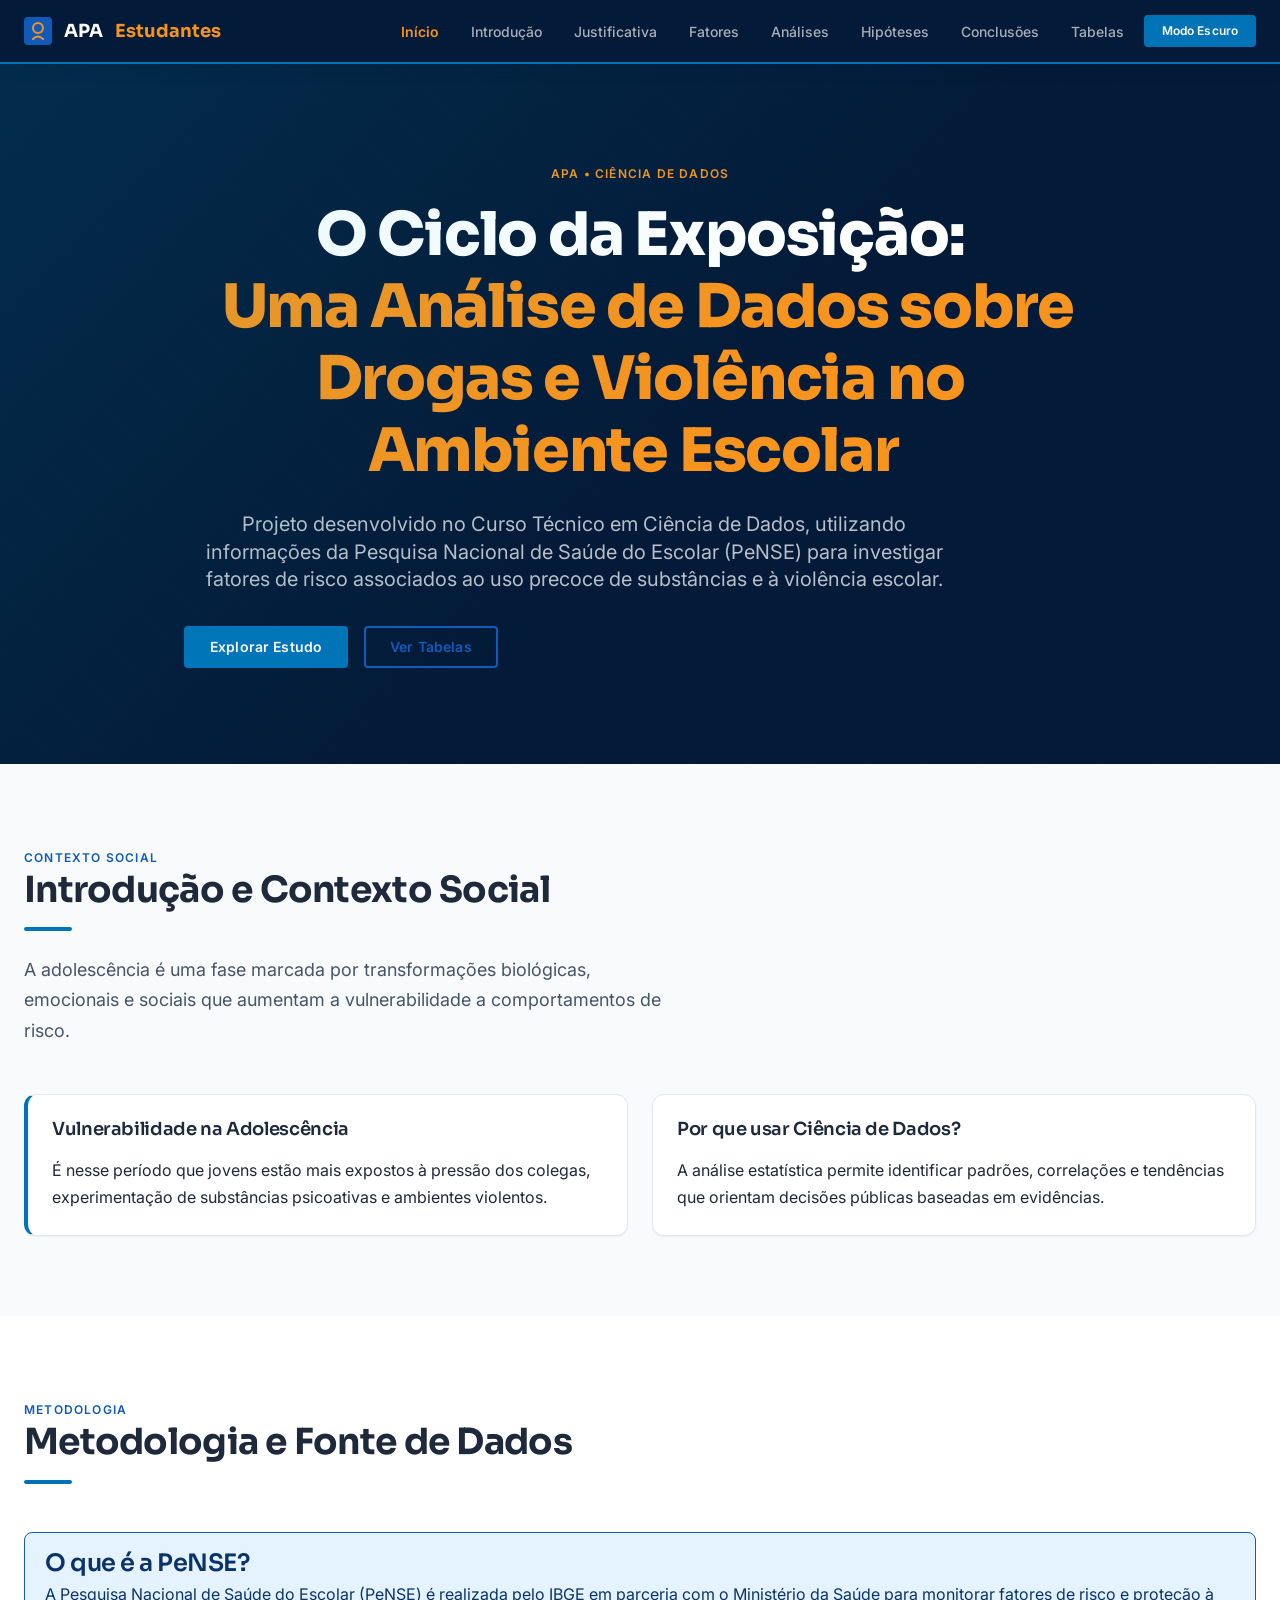
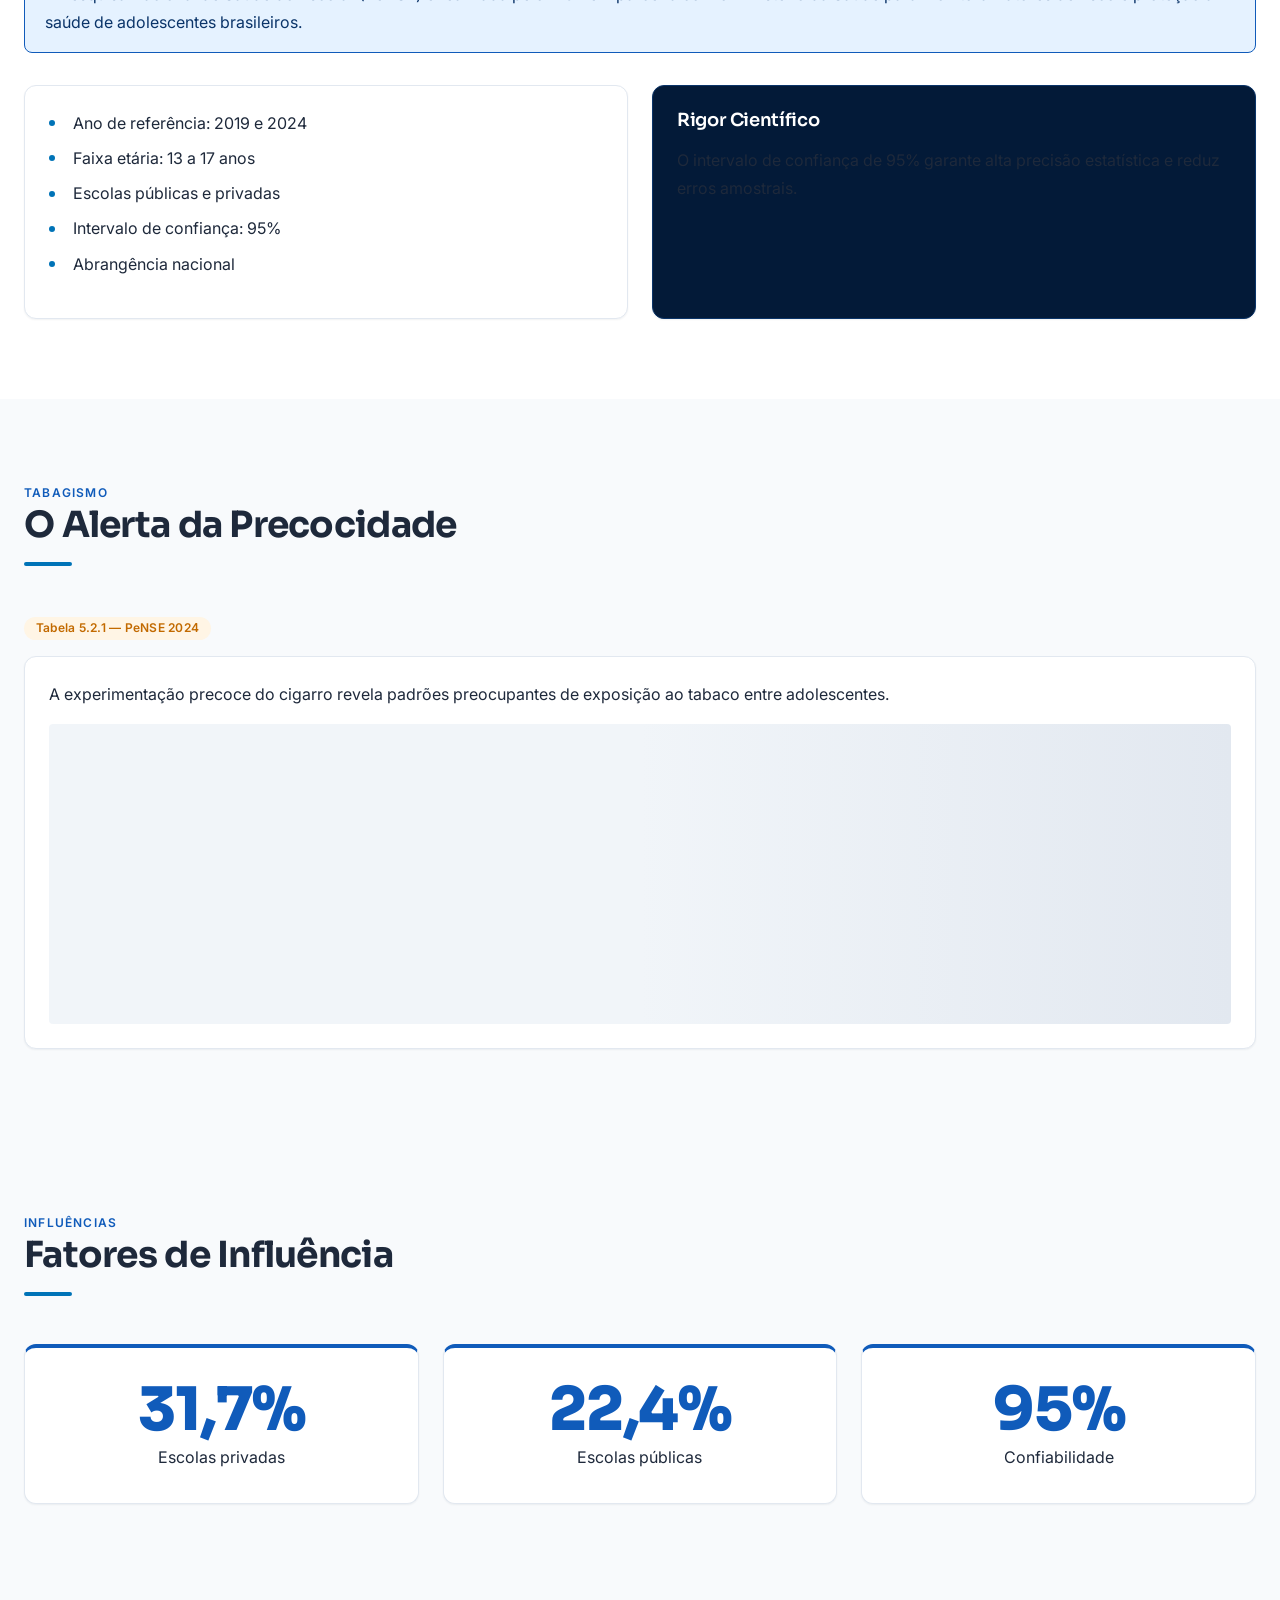
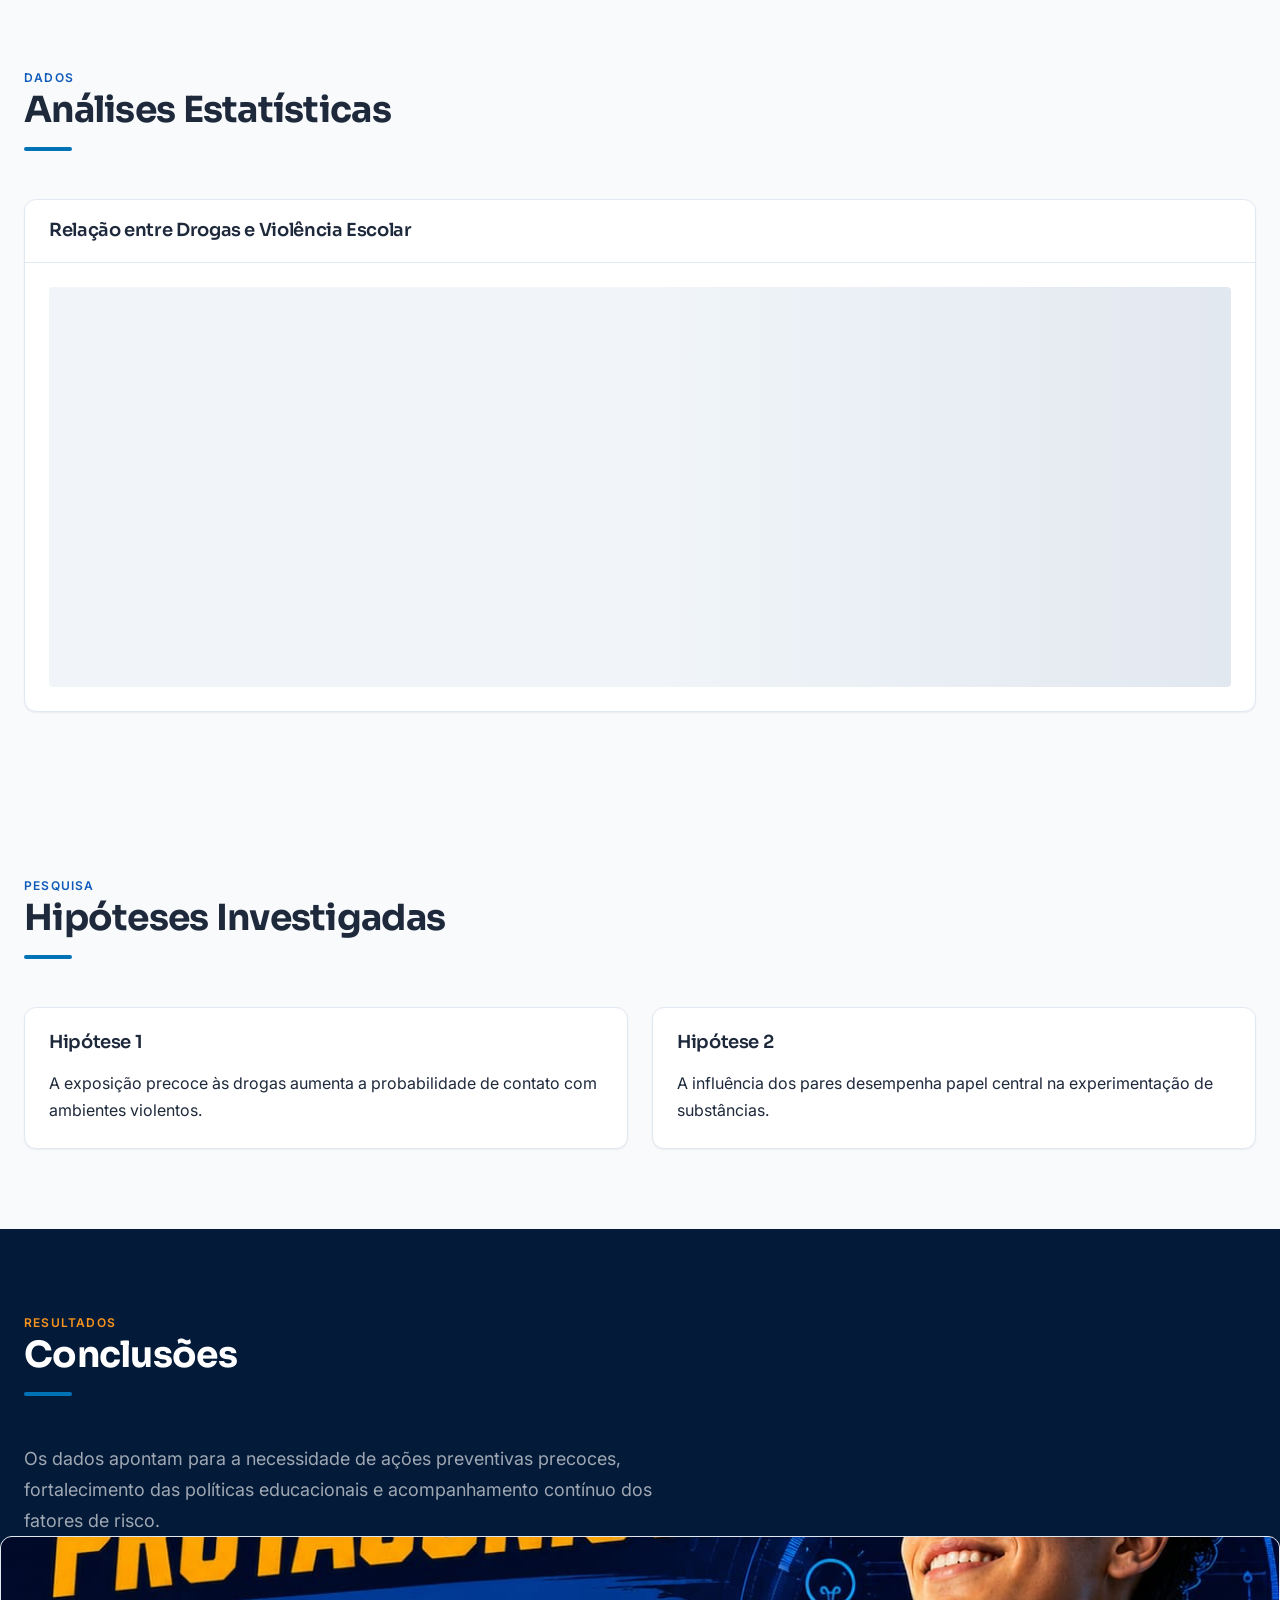
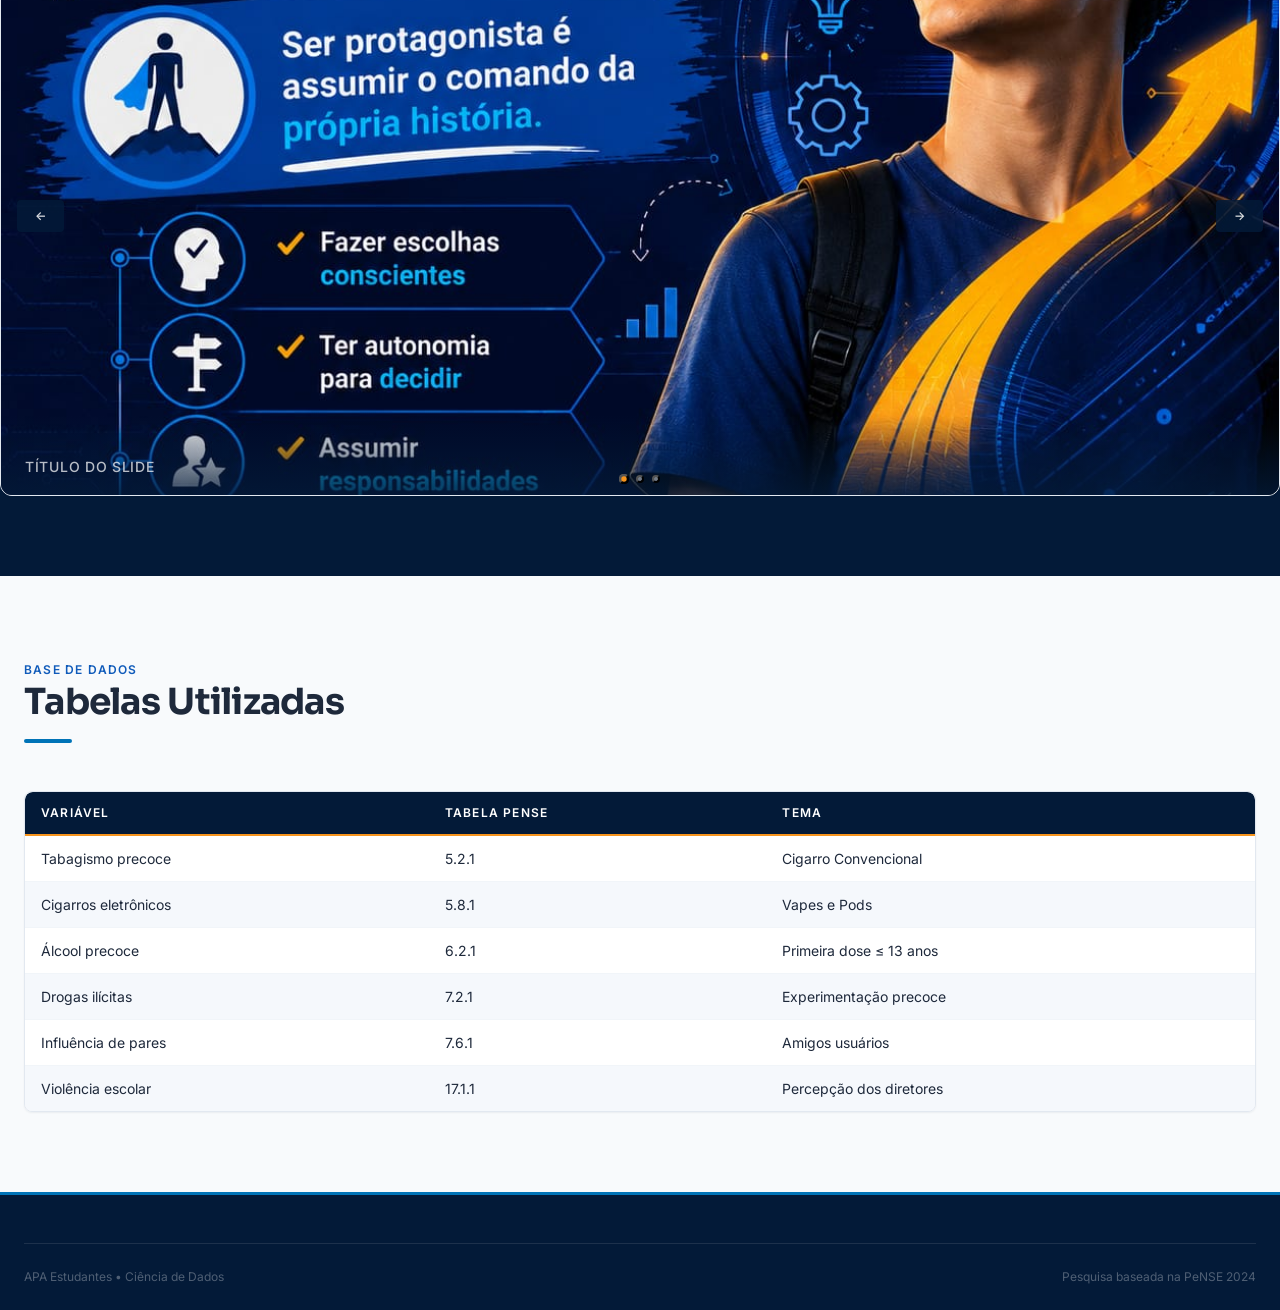
==== index.html @ cac70200 "Iniciando minha branch Iniciando minha branch para salvar o que irei fazer para a implementação do s" ====
<!doctype html>
<html lang="pt-BR">
  <head>
    <meta charset="UTF-8" />
    <meta name="viewport" content="width=device-width, initial-scale=1.0" />
    <link rel="preconnect" href="https://fonts.googleapis.com" />
    <link
      href="https://fonts.googleapis.com/css2?family=Inter:wght@300;400;500;600;700&family=IBM+Plex+Mono:wght@400;500&family=Sora:wght@600;700;800&display=swap"
      rel="stylesheet"
    />
    <link rel="stylesheet" href="style.css" />
    <title>APA</title>
  </head>

  <body>
    <header class="site-header">
      <a href="#" class="site-header__logo">
        <svg width="28" height="28" viewBox="0 0 28 28" fill="none">
          <rect width="28" height="28" rx="4" fill="#105BBA" />
          <circle
            cx="14"
            cy="11"
            r="5"
            stroke="#F7941D"
            stroke-width="2"
            fill="none"
          />
          <path
            d="M9 22 Q14 17 19 22"
            stroke="#F7941D"
            stroke-width="2"
            fill="none"
            stroke-linecap="round"
          />
        </svg>

        APA<span class="site-header__logo-accent"> Estudantes</span>
      </a>

      <nav class="nav">
        <a href="#inicio" class="nav__link is-active">Início</a>
        <a href="#introducao" class="nav__link">Introdução</a>
        <a href="#justificativa" class="nav__link">Justificativa</a>
        <a href="#fatores" class="nav__link">Fatores</a>
        <a href="#analises" class="nav__link">Análises</a>
        <a href="#hipoteses" class="nav__link">Hipóteses</a>
        <a href="#conclusoes" class="nav__link">Conclusões</a>
        <a href="#tabelas" class="nav__link">Tabelas</a>

        <button id="btn-dark" class="btn btn--accent btn--sm">
          Modo Escuro
        </button>
      </nav>
    </header>

    <!-- HERO -->

    <section id="inicio" class="hero">
      <div class="container container--md text-center">
        <span class="hero__eyebrow"> APA • Ciência de Dados </span>

        <h1 class="hero__title">
          O Ciclo da Exposição:
          <br />
          <mark>
            Uma Análise de Dados sobre Drogas e Violência no Ambiente Escolar
          </mark>
        </h1>

        <p class="hero__lead">
          Projeto desenvolvido no Curso Técnico em Ciência de Dados, utilizando
          informações da Pesquisa Nacional de Saúde do Escolar (PeNSE) para
          investigar fatores de risco associados ao uso precoce de substâncias e
          à violência escolar.
        </p>

        <div class="hero__actions">
          <a href="#introducao" class="btn btn--accent"> Explorar Estudo </a>

          <a href="#tabelas" class="btn btn--secondary"> Ver Tabelas </a>
        </div>
      </div>
    </section>

    <main>
      <!-- INTRODUÇÃO -->

      <section id="introducao" class="section oculto">
        <div class="container">
          <div class="section__header">
            <span class="section__eyebrow"> Contexto Social </span>

            <h2 class="section__title">Introdução e Contexto Social</h2>

            <div class="section-divider"></div>

            <p class="section__lead">
              A adolescência é uma fase marcada por transformações biológicas,
              emocionais e sociais que aumentam a vulnerabilidade a
              comportamentos de risco.
            </p>
          </div>

          <div class="grid grid--2">
            <div class="card card--accent">
              <div class="card__body">
                <h4 class="card__title mb-4">
                  Vulnerabilidade na Adolescência
                </h4>

                <p>
                  É nesse período que jovens estão mais expostos à pressão dos
                  colegas, experimentação de substâncias psicoativas e ambientes
                  violentos.
                </p>
              </div>
            </div>

            <div class="card">
              <div class="card__body">
                <h4 class="card__title mb-4">Por que usar Ciência de Dados?</h4>

                <p>
                  A análise estatística permite identificar padrões, correlações
                  e tendências que orientam decisões públicas baseadas em
                  evidências.
                </p>
              </div>
            </div>
          </div>
        </div>
      </section>

      <!-- METODOLOGIA -->

      <section class="section section--alt">
        <div class="container">
          <div class="section__header">
            <span class="section__eyebrow"> Metodologia </span>

            <h2 class="section__title">Metodologia e Fonte de Dados</h2>

            <div class="section-divider"></div>
          </div>

          <div class="alert alert--info mb-8">
            <div>
              <h4 class="alert__title">O que é a PeNSE?</h4>

              <p>
                A Pesquisa Nacional de Saúde do Escolar (PeNSE) é realizada pelo
                IBGE em parceria com o Ministério da Saúde para monitorar
                fatores de risco e proteção à saúde de adolescentes brasileiros.
              </p>
            </div>
          </div>

          <div class="grid grid--2">
            <div class="card">
              <div class="card__body">
                <ul>
                  <li>Ano de referência: 2019 e 2024</li>
                  <li>Faixa etária: 13 a 17 anos</li>
                  <li>Escolas públicas e privadas</li>
                  <li>Intervalo de confiança: 95%</li>
                  <li>Abrangência nacional</li>
                </ul>
              </div>
            </div>

            <div class="card card--dark">
              <div class="card__body">
                <h4 class="card__title mb-4">Rigor Científico</h4>

                <p>
                  O intervalo de confiança de 95% garante alta precisão
                  estatística e reduz erros amostrais.
                </p>
              </div>
            </div>
          </div>
        </div>
      </section>

      <!-- JUSTIFICATIVA -->

      <section id="justificativa" class="section oculto">
        <div class="container">
          <div class="section__header">
            <span class="section__eyebrow"> Tabagismo </span>

            <h2 class="section__title">O Alerta da Precocidade</h2>

            <div class="section-divider"></div>
          </div>

          <span class="badge badge--amber mb-4">
            Tabela 5.2.1 — PeNSE 2024
          </span>

          <div class="card">
            <div class="card__body">
              <p>
                A experimentação precoce do cigarro revela padrões preocupantes
                de exposição ao tabaco entre adolescentes.
              </p>

              <div class="skeleton" style="height: 300px"></div>
            </div>
          </div>
        </div>
      </section>

      <!-- FATORES -->

      <section id="fatores" class="section oculto">
        <div class="container">
          <div class="section__header">
            <span class="section__eyebrow"> Influências </span>

            <h2 class="section__title">Fatores de Influência</h2>

            <div class="section-divider"></div>
          </div>

          <div class="grid grid--3">
            <div class="card card--stat">
              <span class="stat">31,7%</span>
              <p>Escolas privadas</p>
            </div>

            <div class="card card--stat">
              <span class="stat">22,4%</span>
              <p>Escolas públicas</p>
            </div>

            <div class="card card--stat">
              <span class="stat">95%</span>
              <p>Confiabilidade</p>
            </div>
          </div>
        </div>
      </section>

      <!-- ANALISES -->

      <section id="analises" class="section oculto">
        <div class="container">
          <div class="section__header">
            <span class="section__eyebrow"> Dados </span>

            <h2 class="section__title">Análises Estatísticas</h2>

            <div class="section-divider"></div>
          </div>

          <div class="card">
            <div class="card__header">
              <h3 class="card__title">
                Relação entre Drogas e Violência Escolar
              </h3>
            </div>

            <div class="card__body">
              <div class="skeleton" style="height: 400px"></div>
            </div>
          </div>
        </div>
      </section>

      <!-- HIPÓTESES -->

      <section id="hipoteses" class="section oculto">
        <div class="container">
          <div class="section__header">
            <span class="section__eyebrow"> Pesquisa </span>

            <h2 class="section__title">Hipóteses Investigadas</h2>

            <div class="section-divider"></div>
          </div>

          <div class="grid grid--2">
            <div class="card">
              <div class="card__body">
                <h4 class="card__title mb-4">Hipótese 1</h4>

                <p>
                  A exposição precoce às drogas aumenta a probabilidade de
                  contato com ambientes violentos.
                </p>
              </div>
            </div>

            <div class="card">
              <div class="card__body">
                <h4 class="card__title mb-4">Hipótese 2</h4>

                <p>
                  A influência dos pares desempenha papel central na
                  experimentação de substâncias.
                </p>
              </div>
            </div>
          </div>
        </div>
      </section>

      <!-- CONCLUSÕES -->

      <section id="conclusoes" class="section section--dark oculto">
        <div class="container">
          <div class="section__header">
            <span class="section__eyebrow"> Resultados </span>

            <h2 class="section__title">Conclusões</h2>

            <div class="section-divider"></div>
          </div>

          <p class="section__lead">
            Os dados apontam para a necessidade de ações preventivas precoces,
            fortalecimento das políticas educacionais e acompanhamento contínuo
            dos fatores de risco.
          </p>
        </div>

        <!-- Container: usa .card do design-system -->
        <div class="card slideshow" id="slider">
          <!-- Slide 1 — começa com .is-active -->
          <div class="slide is-active">
            <img src="assets/publicidade01.jpeg" alt="Slide 1" />
            <!-- legenda opcional -->
            <div class="slide__caption">
              <p class="label">Título do slide</p>
            </div>
          </div>

          <!-- Slide 2 -->
          <div class="slide">
            <img src="assets/publicidade02.jpeg" alt="Slide 2" />
          </div>

          <!-- Slide com vídeo -->
          <div class="slide">
            <video
              src="assets/publicidade.mp4"
              controls
              muted
              playsinline
            ></video>
          </div>

          <!-- Setas: usam .btn do design-system -->
          <button class="btn btn--dark btn--sm slide__prev">←</button>
          <button class="btn btn--dark btn--sm slide__next">→</button>

          <!-- Dots de navegação -->
          <div class="slide__dots"></div>
        </div>
      </section>

      <!-- TABELAS -->

      <section id="tabelas" class="section oculto">
        <div class="container">
          <div class="section__header">
            <span class="section__eyebrow"> Base de Dados </span>

            <h2 class="section__title">Tabelas Utilizadas</h2>

            <div class="section-divider"></div>
          </div>

          <div class="table-wrapper">
            <table>
              <thead>
                <tr>
                  <th>Variável</th>
                  <th>Tabela PeNSE</th>
                  <th>Tema</th>
                </tr>
              </thead>

              <tbody>
                <tr>
                  <td>Tabagismo precoce</td>
                  <td>5.2.1</td>
                  <td>Cigarro Convencional</td>
                </tr>

                <tr>
                  <td>Cigarros eletrônicos</td>
                  <td>5.8.1</td>
                  <td>Vapes e Pods</td>
                </tr>

                <tr>
                  <td>Álcool precoce</td>
                  <td>6.2.1</td>
                  <td>Primeira dose ≤ 13 anos</td>
                </tr>

                <tr>
                  <td>Drogas ilícitas</td>
                  <td>7.2.1</td>
                  <td>Experimentação precoce</td>
                </tr>

                <tr>
                  <td>Influência de pares</td>
                  <td>7.6.1</td>
                  <td>Amigos usuários</td>
                </tr>

                <tr>
                  <td>Violência escolar</td>
                  <td>17.1.1</td>
                  <td>Percepção dos diretores</td>
                </tr>
              </tbody>
            </table>
          </div>
        </div>
      </section>
    </main>

    <footer class="site-footer">
      <div class="container">
        <div class="site-footer__bar">
          <span> APA Estudantes • Ciência de Dados </span>

          <span> Pesquisa baseada na PeNSE 2024 </span>
        </div>
      </div>
    </footer>

    <script src="script.js"></script>
  </body>
</html>
---- style.css ----
/* ============================================================
   DESIGN SYSTEM — Escola do Futuro
   Tema: Educação · Tecnologia · Protagonismo
   ============================================================

   CONCEITO DE PALETA
   ──────────────────
   Azul Profundo             → Foco, espaço, fundo de alta imersão
   Ciano (Tech)              → Substitui o antigo roxo; ar tecnológico, botões, ícones
   Laranja Vibrante          → Destaque principal, energia, contraste sobre fundo escuro
   Neutros Frios (Azulados)  → Leitura limpa, combina com a atmosfera high-tech
   Fundo off-white           → Páginas claras limpas e modernas

   PALETA
   ──────
   Azul 900  #031A38   (header, hero fundo)
   Azul 700  #0A3469   (nav hover, bordas escuras)
   Azul 500  #105BBA   (links, primário, CTA - Acessível no claro)
   Azul 200  #99CFFF   (badge, fundo suave)
   Azul 100  #E5F2FF   (seção alt clara)

   Ciano 700 #005B8F   (hover do acento, contraste extremo)
   Ciano 500 #0073B7   (badge ciano, botão de acento claro)
   Ciano 300 #00B4D8   (ícones sobre fundo escuro, setas)
   Ciano 100 #E0F7FA   (fundo badge/alerta ciano)

   Âmbar 500 #C26A00   (alerta acessível no claro)
   Âmbar 300 #F7941D   (laranja vibrante da campanha sobre fundo escuro)
   Âmbar 100 #FFF5E5   (fundo alerta warning)

   Neutro 50  #F8FAFC  (fundo da página - frio)
   Neutro 100 #F1F5F9
   Neutro 200 #E2E8F0
   Neutro 400 #94A3B8
   Neutro 600 #475569
   Neutro 800 #1E293B
   Neutro 900 #0F172A

   Sucesso  #059669
   Erro     #DC2626
   ============================================================ */

/* ── Reset & Box Model ───────────────────────────────────── */
*,
*::before,
*::after {
  box-sizing: border-box;
  margin: 0;
  padding: 0;
}

html {
  scroll-behavior: smooth;
}

/* ── CSS Custom Properties ───────────────────────────────── */
:root {

  /* ── Azul institucional (primário) ── */
  --color-blue-900: #031A38;
  --color-blue-700: #0A3469;
  --color-blue-500: #105BBA;
  --color-blue-300: #4DA1FF;
  --color-blue-200: #99CFFF;
  --color-blue-100: #E5F2FF;

  /* ── Ciano Tecnológico (acento secundário) ── */
  --color-cyan-700: #005B8F;
  --color-cyan-500: #0073B7;
  --color-cyan-300: #00B4D8;
  --color-cyan-100: #E0F7FA;

  /* ── Laranja vibrante (atenção / destaque) ── */
  --color-amber-500: #C26A00;
  --color-amber-300: #F7941D;
  --color-amber-100: #FFF5E5;

  /* ── Dado por gênero / categorias ── */
  --color-data-male: #105BBA;
  /* Azul */
  --color-data-female: #0073B7;
  /* Ciano */

  /* ── Semânticas ── */
  --color-success: #059669;
  --color-success-light: #D1FAE5;
  --color-warning: #C26A00;
  --color-warning-light: #FFF5E5;
  --color-error: #DC2626;
  --color-error-light: #FEE2E2;
  --color-info: #105BBA;
  --color-info-light: #E5F2FF;

  /* ── Neutros frios ── */
  --color-neutral-50: #F8FAFC;
  --color-neutral-100: #F1F5F9;
  --color-neutral-200: #E2E8F0;
  --color-neutral-400: #94A3B8;
  --color-neutral-600: #475569;
  --color-neutral-800: #1E293B;
  --color-neutral-900: #0F172A;

  /* ── Branco ── */
  --color-white: #FFFFFF;

  /* ── Superfícies ── */
  --surface-page: var(--color-neutral-50);
  --surface-card: var(--color-white);
  --surface-dark: var(--color-blue-900);
  --surface-mid: var(--color-blue-700);
  --surface-hover: var(--color-neutral-50);
  --table-row-even: rgba(16, 91, 186, .04);

  /* ── Textos ── */
  --text-primary: var(--color-neutral-800);
  --text-secondary: var(--color-neutral-600);
  --text-muted: #64748B;
  /* slate-500 para contraste 4.5+ */
  --text-inverse: var(--color-white);
  --text-accent: var(--color-blue-500);

  /* ── Bordas ── */
  --border-color: var(--color-neutral-200);
  --border-color-dark: var(--color-blue-700);
  --border-radius-xs: 2px;
  --border-radius-sm: 4px;
  --border-radius-md: 8px;
  --border-radius-lg: 12px;
  --border-radius-xl: 20px;
  --border-radius-pill: 999px;

  /* ── Tipografia ── */
  --font-display: 'Sora', 'Inter', sans-serif;
  --font-body: 'Inter', system-ui, sans-serif;
  --font-mono: 'IBM Plex Mono', 'Courier New', monospace;

  --text-xs: 0.75rem;
  --text-sm: 0.875rem;
  --text-base: 1rem;
  --text-lg: 1.125rem;
  --text-xl: 1.25rem;
  --text-2xl: 1.5rem;
  --text-3xl: 1.875rem;
  --text-4xl: 2.25rem;
  --text-5xl: 3rem;
  --text-6xl: 3.75rem;

  --leading-tight: 1.2;
  --leading-snug: 1.375;
  --leading-normal: 1.5;
  --leading-relaxed: 1.7;

  --tracking-tight: -0.02em;
  --tracking-normal: 0;
  --tracking-wide: 0.05em;
  --tracking-wider: 0.1em;

  --weight-light: 300;
  --weight-regular: 400;
  --weight-medium: 500;
  --weight-semibold: 600;
  --weight-bold: 700;
  --weight-extrabold: 800;

  /* ── Espaçamento ── */
  --space-1: 0.25rem;
  --space-2: 0.5rem;
  --space-3: 0.75rem;
  --space-4: 1rem;
  --space-5: 1.25rem;
  --space-6: 1.5rem;
  --space-8: 2rem;
  --space-10: 2.5rem;
  --space-12: 3rem;
  --space-16: 4rem;
  --space-20: 5rem;
  --space-24: 6rem;

  /* ── Sombras ── */
  --shadow-xs: 0 1px 2px rgba(3, 26, 56, .06);
  --shadow-sm: 0 2px 6px rgba(3, 26, 56, .10);
  --shadow-md: 0 4px 16px rgba(3, 26, 56, .13);
  --shadow-lg: 0 8px 32px rgba(3, 26, 56, .17);
  --shadow-xl: 0 16px 48px rgba(3, 26, 56, .21);

  /* ── Transições ── */
  --transition-fast: 120ms ease;
  --transition-base: 220ms ease;
  --transition-slow: 360ms ease;

  /* ── Layout ── */
  --container-max: 1280px;
  --container-md: 960px;
  --container-sm: 720px;
  --grid-gap: var(--space-6);

  /* ── Z-index ── */
  --z-base: 0;
  --z-raised: 10;
  --z-dropdown: 100;
  --z-overlay: 200;
  --z-modal: 300;
  --z-toast: 400;
  --z-nav: 500;
}

/* ── Dark mode (Opt-in via class "dark") ─────────────────── */
html.dark {
  --surface-page: #0B1120;
  --surface-card: #151E32;
  --text-primary: #F1F5F9;
  --text-secondary: #94A3B8;
  --border-color: #1E293B;
  --surface-hover: #1E293B;
  --table-row-even: rgba(255, 255, 255, 0.03);
}

/* ── Base ─────────────────────────────────────────────────── */
body {
  font-family: var(--font-body);
  font-size: var(--text-base);
  line-height: var(--leading-normal);
  color: var(--text-primary);
  background: var(--surface-page);
  -webkit-font-smoothing: antialiased;
}

/* ── Layout Helpers ───────────────────────────────────────── */
.container {
  width: 100%;
  max-width: var(--container-max);
  margin-inline: auto;
  padding-inline: var(--space-6);
}

.container--md {
  max-width: var(--container-md);
}

.container--sm {
  max-width: var(--container-sm);
}

/* ============================================================
   TIPOGRAFIA
   ============================================================ */

h1,
h2,
h3,
h4,
h5,
h6 {
  font-family: var(--font-display);
  line-height: var(--leading-tight);
  letter-spacing: var(--tracking-tight);
  color: var(--text-primary);
}

h1 {
  font-size: var(--text-5xl);
  font-weight: var(--weight-extrabold);
}

h2 {
  font-size: var(--text-4xl);
  font-weight: var(--weight-bold);
}

h3 {
  font-size: var(--text-3xl);
  font-weight: var(--weight-bold);
}

h4 {
  font-size: var(--text-2xl);
  font-weight: var(--weight-semibold);
}

h5 {
  font-size: var(--text-xl);
  font-weight: var(--weight-semibold);
}

h6 {
  font-size: var(--text-lg);
  font-weight: var(--weight-medium);
}

p {
  font-size: var(--text-base);
  line-height: var(--leading-relaxed);
  color: var(--text-primary);
  margin-bottom: var(--space-4);
}

p:last-child {
  margin-bottom: 0;
}

.lead {
  font-size: var(--text-xl);
  line-height: var(--leading-snug);
  color: var(--text-secondary);
  font-weight: var(--weight-light);
}

.caption {
  font-size: var(--text-xs);
  line-height: var(--leading-normal);
  color: var(--text-muted);
  letter-spacing: var(--tracking-wide);
  text-transform: uppercase;
}

.label {
  font-size: var(--text-sm);
  font-weight: var(--weight-medium);
  color: var(--text-secondary);
  letter-spacing: var(--tracking-wide);
  text-transform: uppercase;
}

.stat {
  font-family: var(--font-display);
  font-size: var(--text-6xl);
  font-weight: var(--weight-extrabold);
  letter-spacing: var(--tracking-tight);
  line-height: 1;
  color: var(--color-blue-500);
}

code,
kbd,
samp {
  font-family: var(--font-mono);
  font-size: 0.9em;
  background: var(--color-neutral-100);
  color: var(--color-blue-700);
  padding: 0.1em 0.4em;
  border-radius: var(--border-radius-sm);
}

pre {
  font-family: var(--font-mono);
  font-size: var(--text-sm);
  background: var(--color-neutral-900);
  color: var(--color-blue-300);
  padding: var(--space-6);
  border-radius: var(--border-radius-md);
  overflow-x: auto;
  line-height: var(--leading-relaxed);
  margin-bottom: var(--space-4);
}

blockquote {
  border-left: 4px solid var(--color-amber-300);
  padding: var(--space-4) var(--space-6);
  margin: var(--space-6) 0;
  background: var(--color-amber-100);
  border-radius: 0 var(--border-radius-md) var(--border-radius-md) 0;
  font-size: var(--text-lg);
  font-style: italic;
  color: var(--text-secondary);
}

a {
  color: var(--color-blue-500);
  text-decoration: underline;
  text-underline-offset: 3px;
  transition: color var(--transition-fast);
}

a:hover {
  color: var(--color-blue-700);
}

a:focus-visible {
  outline: 2px solid var(--color-amber-300);
  outline-offset: 3px;
  border-radius: var(--border-radius-xs);
}

strong {
  font-weight: var(--weight-bold);
}

em {
  font-style: italic;
}

mark {
  background: var(--color-amber-300);
  color: var(--color-blue-900);
  padding: 0 0.25em;
  border-radius: 2px;
}

small {
  font-size: var(--text-xs);
  color: var(--text-muted);
}

hr {
  border: none;
  border-top: 1px solid var(--border-color);
  margin: var(--space-8) 0;
}

/* ── Listas ───────────────────────────────────────────────── */
ul,
ol {
  padding-left: var(--space-6);
  margin-bottom: var(--space-4);
}

ul {
  list-style: none;
  padding-left: 0;
}

ul li {
  position: relative;
  padding-left: var(--space-6);
  margin-bottom: var(--space-2);
  line-height: var(--leading-relaxed);
}

ul li::before {
  content: '';
  position: absolute;
  left: 0;
  top: 0.65em;
  width: 6px;
  height: 6px;
  border-radius: 50%;
  background: var(--color-cyan-500);
  /* Mudado para ciano tecnológico */
}

ol {
  list-style: decimal;
  padding-left: var(--space-6);
}

ol li {
  padding-left: var(--space-2);
  margin-bottom: var(--space-2);
  line-height: var(--leading-relaxed);
}

ol li::marker {
  color: var(--color-blue-500);
  font-weight: var(--weight-bold);
}

.list--check li::before {
  content: '✓';
  background: none;
  color: var(--color-success);
  font-weight: var(--weight-bold);
  width: auto;
  height: auto;
  top: 0;
  border-radius: 0;
}

dl {
  margin-bottom: var(--space-4);
}

dt {
  font-weight: var(--weight-semibold);
  color: var(--text-primary);
  margin-bottom: var(--space-1);
}

dd {
  color: var(--text-secondary);
  padding-left: var(--space-4);
  margin-bottom: var(--space-3);
  border-left: 2px solid var(--border-color);
}

/* ============================================================
   BOTÕES
   ============================================================ */

.btn {
  display: inline-flex;
  align-items: center;
  justify-content: center;
  gap: var(--space-2);
  padding: var(--space-3) var(--space-6);
  font-family: var(--font-body);
  font-size: var(--text-sm);
  font-weight: var(--weight-semibold);
  line-height: 1;
  letter-spacing: 0.01em;
  text-decoration: none;
  border: 2px solid transparent;
  border-radius: var(--border-radius-sm);
  cursor: pointer;
  transition:
    background-color var(--transition-fast),
    border-color var(--transition-fast),
    color var(--transition-fast),
    box-shadow var(--transition-fast),
    transform var(--transition-fast);
  user-select: none;
  white-space: nowrap;
}

.btn:focus-visible {
  outline: 3px solid var(--color-amber-300);
  outline-offset: 3px;
}

.btn:active:not(:disabled) {
  transform: translateY(1px);
}

.btn:disabled {
  opacity: 0.45;
  cursor: not-allowed;
  pointer-events: none;
}

/* Primário — azul institucional */
.btn--primary {
  background: var(--color-blue-500);
  border-color: var(--color-blue-500);
  color: var(--color-white);
}

.btn--primary:hover {
  background: var(--color-blue-700);
  border-color: var(--color-blue-700);
  box-shadow: var(--shadow-sm);
}

/* Secundário — outline azul */
.btn--secondary {
  background: transparent;
  border-color: var(--color-blue-500);
  color: var(--color-blue-500);
}

.btn--secondary:hover {
  background: var(--color-blue-100);
  border-color: var(--color-blue-700);
  color: var(--color-blue-700);
}

/* Acento — ciano tecnológico */
.btn--accent {
  background: var(--color-cyan-500);
  border-color: var(--color-cyan-500);
  color: var(--color-white);
}

.btn--accent:hover {
  background: var(--color-cyan-700);
  border-color: var(--color-cyan-700);
  box-shadow: var(--shadow-sm);
}

/* Ghost */
.btn--ghost {
  background: transparent;
  border-color: transparent;
  color: var(--text-secondary);
}

.btn--ghost:hover {
  background: var(--color-neutral-100);
  color: var(--text-primary);
}

/* Destrutivo */
.btn--danger {
  background: var(--color-error);
  border-color: var(--color-error);
  color: var(--color-white);
}

.btn--danger:hover {
  background: #b91c1c;
  border-color: #b91c1c;
}

/* Dark — sobre fundos escuros */
.btn--dark {
  background: var(--color-blue-900);
  border-color: var(--color-blue-900);
  color: var(--color-white);
}

.btn--dark:hover {
  background: #020f21;
  box-shadow: var(--shadow-md);
}

/* Tamanhos */
.btn--sm {
  padding: var(--space-2) var(--space-4);
  font-size: var(--text-xs);
}

.btn--lg {
  padding: var(--space-4) var(--space-8);
  font-size: var(--text-base);
}

.btn--xl {
  padding: var(--space-5) var(--space-10);
  font-size: var(--text-lg);
}

.btn--full {
  width: 100%;
}

/* ============================================================
   INPUTS / FORMULÁRIOS
   ============================================================ */

.form-group {
  display: flex;
  flex-direction: column;
  gap: var(--space-2);
  margin-bottom: var(--space-5);
}

.form-label {
  font-size: var(--text-sm);
  font-weight: var(--weight-medium);
  color: var(--text-primary);
}

.form-label .required {
  color: var(--color-error);
  margin-left: var(--space-1);
}

.form-input,
.form-select,
.form-textarea {
  width: 100%;
  padding: var(--space-3) var(--space-4);
  font-family: var(--font-body);
  font-size: var(--text-base);
  color: var(--text-primary);
  background: var(--surface-card);
  border: 1.5px solid var(--border-color);
  border-radius: var(--border-radius-sm);
  line-height: var(--leading-normal);
  transition:
    border-color var(--transition-fast),
    box-shadow var(--transition-fast);
  appearance: none;
  -webkit-appearance: none;
}

.form-input::placeholder,
.form-textarea::placeholder {
  color: var(--text-muted);
}

.form-input:hover,
.form-select:hover,
.form-textarea:hover {
  border-color: var(--color-neutral-400);
}

.form-input:focus,
.form-select:focus,
.form-textarea:focus {
  outline: none;
  border-color: var(--color-blue-500);
  box-shadow: 0 0 0 3px rgba(16, 91, 186, .18);
}

.form-input.is-error,
.form-select.is-error,
.form-textarea.is-error {
  border-color: var(--color-error);
  box-shadow: 0 0 0 3px rgba(220, 38, 38, .12);
}

.form-input.is-success,
.form-select.is-success,
.form-textarea.is-success {
  border-color: var(--color-success);
}

.form-select {
  background-image: url("data:image/svg+xml,%3Csvg xmlns='http://www.w3.org/2000/svg' width='12' height='8' viewBox='0 0 12 8'%3E%3Cpath d='M1 1l5 5 5-5' stroke='%23475569' stroke-width='1.5' fill='none' stroke-linecap='round'/%3E%3C/svg%3E");
  background-repeat: no-repeat;
  background-position: right var(--space-4) center;
  padding-right: var(--space-10);
}

.form-textarea {
  resize: vertical;
  min-height: 120px;
}

.form-hint {
  font-size: var(--text-xs);
  color: var(--text-muted);
}

.form-hint.is-error {
  color: var(--color-error);
}

.form-check {
  display: flex;
  align-items: center;
  gap: var(--space-3);
  cursor: pointer;
  margin-bottom: var(--space-2);
}

.form-check input[type="checkbox"],
.form-check input[type="radio"] {
  width: 18px;
  height: 18px;
  accent-color: var(--color-blue-500);
  cursor: pointer;
  flex-shrink: 0;
}

.form-check-label {
  font-size: var(--text-sm);
  color: var(--text-primary);
  cursor: pointer;
}

input[type="range"] {
  width: 100%;
  accent-color: var(--color-blue-500);
  height: 4px;
  cursor: pointer;
}

.form-input--sm {
  padding: var(--space-2) var(--space-3);
  font-size: var(--text-sm);
}

.form-input--lg {
  padding: var(--space-4) var(--space-5);
  font-size: var(--text-lg);
}

.input-group {
  position: relative;
  display: flex;
  align-items: center;
}

.input-group .form-input {
  padding-left: var(--space-10);
}

.input-icon {
  position: absolute;
  left: var(--space-3);
  color: var(--text-muted);
  pointer-events: none;
  font-size: var(--text-base);
}

/* ============================================================
   TABELAS
   ============================================================ */

.table-wrapper {
  overflow-x: auto;
  border-radius: var(--border-radius-md);
  border: 1px solid var(--border-color);
  box-shadow: var(--shadow-xs);
}

table {
  width: 100%;
  border-collapse: collapse;
  font-size: var(--text-sm);
  background: var(--surface-card);
}

thead {
  background: var(--color-blue-900);
  color: var(--color-white);
}

thead th {
  padding: var(--space-3) var(--space-4);
  text-align: left;
  font-weight: var(--weight-semibold);
  font-size: var(--text-xs);
  letter-spacing: var(--tracking-wider);
  text-transform: uppercase;
  white-space: nowrap;
  border-bottom: 2px solid var(--color-amber-300);
}

thead th:first-child {
  border-radius: var(--border-radius-md) 0 0 0;
}

thead th:last-child {
  border-radius: 0 var(--border-radius-md) 0 0;
}

tbody tr {
  border-bottom: 1px solid var(--color-neutral-100);
  transition: background var(--transition-fast);
}

tbody tr:last-child {
  border-bottom: none;
}

tbody tr:hover {
  background: var(--surface-hover);
}

tbody tr:nth-child(even) {
  background: var(--table-row-even);
}

tbody tr:nth-child(even):hover {
  background: var(--surface-hover);
}

td {
  padding: var(--space-3) var(--space-4);
  color: var(--text-primary);
  vertical-align: middle;
}

tfoot {
  background: var(--color-neutral-50);
  border-top: 2px solid var(--border-color);
}

tfoot td {
  font-weight: var(--weight-semibold);
  font-size: var(--text-xs);
  color: var(--text-secondary);
}

.table--compact thead th,
.table--compact td {
  padding: var(--space-2) var(--space-3);
}

.td-badge {
  display: inline-block;
  padding: 2px var(--space-2);
  border-radius: var(--border-radius-pill);
  font-size: var(--text-xs);
  font-weight: var(--weight-semibold);
}

.td-badge--up {
  background: var(--color-success-light);
  color: #065f46;
}

.td-badge--down {
  background: var(--color-error-light);
  color: #B91C1C;
}

/* ============================================================
   ABAS (TABS)
   ============================================================ */

.tabs {
  display: flex;
  flex-direction: column;
}

.tabs__list {
  display: flex;
  border-bottom: 2px solid var(--border-color);
  gap: 0;
  overflow-x: auto;
  -ms-overflow-style: none;
  scrollbar-width: none;
}

.tabs__list::-webkit-scrollbar {
  display: none;
}

.tabs__trigger {
  padding: var(--space-3) var(--space-5);
  font-family: var(--font-body);
  font-size: var(--text-sm);
  font-weight: var(--weight-medium);
  color: var(--text-secondary);
  background: none;
  border: none;
  border-bottom: 2px solid transparent;
  margin-bottom: -2px;
  cursor: pointer;
  white-space: nowrap;
  transition:
    color var(--transition-fast),
    border-color var(--transition-fast);
}

.tabs__trigger:hover {
  color: var(--color-blue-500);
}

.tabs__trigger.is-active {
  color: var(--color-blue-500);
  border-bottom-color: var(--color-blue-500);
  font-weight: var(--weight-semibold);
}

.tabs__trigger:focus-visible {
  outline: 2px solid var(--color-amber-300);
  outline-offset: -2px;
}

.tabs__panel {
  display: none;
  padding: var(--space-6) 0;
}

.tabs__panel.is-active {
  display: block;
}

/* Pill */
.tabs--pill .tabs__list {
  border-bottom: none;
  background: var(--color-neutral-100);
  border-radius: var(--border-radius-pill);
  padding: var(--space-1);
  gap: var(--space-1);
  display: inline-flex;
}

.tabs--pill .tabs__trigger {
  border-radius: var(--border-radius-pill);
  border-bottom: none;
  margin-bottom: 0;
  padding: var(--space-2) var(--space-4);
}

.tabs--pill .tabs__trigger.is-active {
  background: var(--color-white);
  color: var(--color-blue-700);
  box-shadow: var(--shadow-xs);
}

/* Dark */
.tabs--dark .tabs__list {
  border-bottom: 2px solid var(--color-blue-700);
  background: var(--color-blue-900);
  padding: 0 var(--space-4);
  border-radius: var(--border-radius-md) var(--border-radius-md) 0 0;
}

.tabs--dark .tabs__trigger {
  color: rgba(255, 255, 255, .55);
}

.tabs--dark .tabs__trigger:hover {
  color: var(--color-white);
}

.tabs--dark .tabs__trigger.is-active {
  color: var(--color-amber-300);
  border-bottom-color: var(--color-amber-300);
}

/* ============================================================
   CARDS
   ============================================================ */

.card {
  background: var(--surface-card);
  border: 1px solid var(--border-color);
  border-radius: var(--border-radius-lg);
  box-shadow: var(--shadow-xs);
  overflow: hidden;
  transition: box-shadow var(--transition-base), transform var(--transition-base);
}

.card:hover {
  box-shadow: var(--shadow-md);
}

.card__header {
  padding: var(--space-5) var(--space-6);
  border-bottom: 1px solid var(--border-color);
}

.card__body {
  padding: var(--space-6);
}

.card__footer {
  padding: var(--space-4) var(--space-6);
  border-top: 1px solid var(--border-color);
  background: var(--color-neutral-50);
}

.card__title {
  font-family: var(--font-display);
  font-size: var(--text-lg);
  font-weight: var(--weight-semibold);
  color: var(--text-primary);
}

.card--stat {
  text-align: center;
  padding: var(--space-8) var(--space-6);
  border-top: 4px solid var(--color-blue-500);
}

.card--stat .stat {
  display: block;
  margin-bottom: var(--space-1);
}

.card--dark {
  background: var(--color-blue-900);
  border-color: var(--color-blue-700);
  color: var(--color-white);
}

.card--dark .card__title {
  color: var(--color-white);
}

.card--dark .card__header {
  border-color: var(--color-blue-700);
}

.card--dark .card__footer {
  background: rgba(0, 0, 0, .2);
  border-color: var(--color-blue-700);
}

.card--accent {
  border-left: 4px solid var(--color-cyan-500);
}

/* ============================================================
   BADGES / TAGS
   ============================================================ */

.badge {
  display: inline-flex;
  align-items: center;
  gap: var(--space-1);
  padding: 3px var(--space-3);
  font-size: var(--text-xs);
  font-weight: var(--weight-semibold);
  line-height: 1.4;
  border-radius: var(--border-radius-pill);
  letter-spacing: 0.02em;
  white-space: nowrap;
}

.badge--blue {
  background: var(--color-blue-200);
  color: var(--color-blue-700);
}

.badge--cyan {
  background: var(--color-cyan-100);
  color: var(--color-cyan-700);
}

/* antigo badge roxo */
.badge--amber {
  background: var(--color-amber-100);
  color: var(--color-amber-500);
}

.badge--green {
  background: var(--color-success-light);
  color: #065f46;
}

.badge--red {
  background: var(--color-error-light);
  color: #B91C1C;
}

.badge--gray {
  background: var(--color-neutral-100);
  color: var(--text-secondary);
}

.badge--dark {
  background: var(--color-blue-900);
  color: var(--color-white);
}

/* ============================================================
   ALERTAS
   ============================================================ */

.alert {
  display: flex;
  gap: var(--space-4);
  padding: var(--space-4) var(--space-5);
  border-radius: var(--border-radius-md);
  border: 1px solid transparent;
  font-size: var(--text-sm);
  line-height: var(--leading-relaxed);
}

.alert p,
.alert h1,
.alert h2,
.alert h3,
.alert h4,
.alert h5,
.alert h6 {
  color: inherit;
}

.alert__icon {
  font-size: 1.2em;
  flex-shrink: 0;
  margin-top: 1px;
}

.alert__title {
  color: inherit;
  font-weight: var(--weight-semibold);
  margin-bottom: var(--space-1);
}

.alert--info {
  background: var(--color-info-light);
  border-color: var(--color-info);
  color: #0A3469;
}

.alert--success {
  background: var(--color-success-light);
  border-color: var(--color-success);
  color: #064e3b;
}

.alert--warning {
  background: var(--color-warning-light);
  border-color: var(--color-warning);
  color: #78350f;
}

.alert--error {
  background: var(--color-error-light);
  border-color: var(--color-error);
  color: #7f1d1d;
}

/* ============================================================
   HEADER / NAV
   ============================================================ */

nav,
.nav {
  display: flex;
  align-items: center;
  gap: var(--space-2);
}

.nav__link {
  font-size: var(--text-sm);
  font-weight: var(--weight-medium);
  color: rgba(255, 255, 255, .65);
  text-decoration: none;
  padding: var(--space-2) var(--space-3);
  border-radius: var(--border-radius-sm);
  transition: color var(--transition-fast), background var(--transition-fast);
}

.nav__link:hover {
  color: var(--color-white);
  background: rgba(255, 255, 255, .08);
}

.nav__link.is-active {
  color: var(--color-amber-300);
  font-weight: var(--weight-semibold);
}

header,
.site-header {
  position: sticky;
  top: 0;
  z-index: var(--z-nav);
  background: var(--color-blue-900);
  color: var(--color-white);
  border-bottom: 2px solid var(--color-cyan-500);
  padding: 0 var(--space-6);
  height: 64px;
  display: flex;
  align-items: center;
  justify-content: space-between;
  box-shadow: var(--shadow-md);
}

.site-header__logo {
  font-family: var(--font-display);
  font-size: var(--text-lg);
  font-weight: var(--weight-bold);
  color: var(--color-white);
  text-decoration: none;
  display: flex;
  align-items: center;
  gap: var(--space-3);
}

.site-header__logo-accent {
  color: var(--color-amber-300);
}

/* ============================================================
   HERO
   ============================================================ */

.hero {
  background: var(--color-blue-900);
  color: var(--color-white);
  padding: var(--space-24) 0;
  position: relative;
  overflow: hidden;
}

.hero::before {
  content: '';
  position: absolute;
  inset: 0;
  background:
    linear-gradient(135deg, rgba(0, 180, 216, .12) 0%, transparent 55%),
    /* Gradient Ciano */
    repeating-linear-gradient(45deg, transparent, transparent 40px,
      rgba(255, 255, 255, .012) 40px,
      rgba(255, 255, 255, .012) 41px);
  pointer-events: none;
}

.hero__eyebrow {
  display: inline-block;
  font-size: var(--text-xs);
  font-weight: var(--weight-semibold);
  letter-spacing: var(--tracking-wider);
  text-transform: uppercase;
  color: var(--color-amber-300);
  margin-bottom: var(--space-4);
}

.hero__title {
  font-family: var(--font-display);
  font-size: clamp(2.25rem, 5vw, 3.75rem);
  font-weight: var(--weight-extrabold);
  color: var(--color-white);
  line-height: var(--leading-tight);
  letter-spacing: var(--tracking-tight);
  margin-bottom: var(--space-6);
}

.hero__title mark {
  background: none;
  color: var(--color-amber-300);
}

.hero__lead {
  font-size: var(--text-xl);
  color: rgba(255, 255, 255, .72);
  line-height: var(--leading-snug);
  max-width: 60ch;
  margin-bottom: var(--space-8);
}

.hero__actions {
  display: flex;
  gap: var(--space-4);
  flex-wrap: wrap;
}

.hero__source {
  font-size: var(--text-xs);
  color: rgba(255, 255, 255, .38);
  margin-top: var(--space-8);
  letter-spacing: var(--tracking-wide);
  text-transform: uppercase;
}

/* ============================================================
   SECTIONS
   ============================================================ */

section,
.section {
  padding: var(--space-20) 0;
}

.section--alt {
  background: var(--color-white);
}

.section--dark {
  background: var(--color-blue-900);
  color: var(--color-white);
}

.section--dark h2,
.section--dark h3 {
  color: var(--color-white);
}

.section--dark p {
  color: rgba(255, 255, 255, .72);
}

.section__header {
  margin-bottom: var(--space-12);
}

.section__eyebrow {
  font-size: var(--text-xs);
  font-weight: var(--weight-semibold);
  letter-spacing: var(--tracking-wider);
  text-transform: uppercase;
  color: var(--color-blue-500);
  margin-bottom: var(--space-3);
}

.section--dark .section__eyebrow {
  color: var(--color-amber-300);
}

.section__title {
  font-size: var(--text-4xl);
  font-weight: var(--weight-bold);
  margin-bottom: var(--space-4);
}

.section__lead {
  font-size: var(--text-lg);
  color: var(--text-secondary);
  max-width: 60ch;
  line-height: var(--leading-relaxed);
}

.section--dark .section__lead {
  color: rgba(255, 255, 255, .62);
}

.section-divider {
  width: 48px;
  height: 4px;
  background: var(--color-cyan-500);
  border-radius: var(--border-radius-pill);
  margin: var(--space-4) 0 var(--space-6);
}

/* ============================================================
   FOOTER
   ============================================================ */

footer,
.site-footer {
  background: var(--color-blue-900);
  color: rgba(255, 255, 255, .62);
  padding: var(--space-12) 0 var(--space-6);
  border-top: 3px solid var(--color-cyan-500);
}

.site-footer__grid {
  display: grid;
  grid-template-columns: 2fr 1fr 1fr 1fr;
  gap: var(--space-8);
  margin-bottom: var(--space-10);
}

.site-footer__col-title {
  font-size: var(--text-xs);
  font-weight: var(--weight-semibold);
  letter-spacing: var(--tracking-wider);
  text-transform: uppercase;
  color: var(--color-amber-300);
  margin-bottom: var(--space-4);
}

.site-footer__link {
  display: block;
  font-size: var(--text-sm);
  color: rgba(255, 255, 255, .5);
  text-decoration: none;
  margin-bottom: var(--space-2);
  transition: color var(--transition-fast);
}

.site-footer__link:hover {
  color: var(--color-white);
}

.site-footer__bar {
  border-top: 1px solid rgba(255, 255, 255, .1);
  padding-top: var(--space-6);
  display: flex;
  align-items: center;
  justify-content: space-between;
  font-size: var(--text-xs);
  color: rgba(255, 255, 255, .3);
  flex-wrap: wrap;
  gap: var(--space-3);
}

/* ============================================================
   GRIDS
   ============================================================ */

.grid {
  display: grid;
  gap: var(--grid-gap);
}

.grid--2 {
  grid-template-columns: repeat(2, 1fr);
}

.grid--3 {
  grid-template-columns: repeat(3, 1fr);
}

.grid--4 {
  grid-template-columns: repeat(4, 1fr);
}

.grid--auto {
  grid-template-columns: repeat(auto-fit, minmax(260px, 1fr));
}

/* ============================================================
   UTILITÁRIOS
   ============================================================ */

.text-center {
  text-align: center;
}

.text-right {
  text-align: right;
}

.flex {
  display: flex;
}

.flex-col {
  flex-direction: column;
}

.items-center {
  align-items: center;
}

.justify-between {
  justify-content: space-between;
}

.gap-4 {
  gap: var(--space-4);
}

.gap-6 {
  gap: var(--space-6);
}

.mt-4 {
  margin-top: var(--space-4);
}

.mt-8 {
  margin-top: var(--space-8);
}

.mb-4 {
  margin-bottom: var(--space-4);
}

.mb-8 {
  margin-bottom: var(--space-8);
}

/* Barra de dados */
.data-bar {
  height: 8px;
  background: var(--color-neutral-100);
  border-radius: var(--border-radius-pill);
  overflow: hidden;
}

.data-bar__fill {
  height: 100%;
  background: var(--color-blue-500);
  border-radius: var(--border-radius-pill);
  transition: width var(--transition-slow);
}

.data-bar__fill--male {
  background: var(--color-data-male);
}

.data-bar__fill--female {
  background: var(--color-data-female);
}

/* Tooltip */
[data-tooltip] {
  position: relative;
  cursor: help;
}

[data-tooltip]::after {
  content: attr(data-tooltip);
  position: absolute;
  bottom: calc(100% + 6px);
  left: 50%;
  transform: translateX(-50%);
  background: var(--color-neutral-900);
  color: var(--color-white);
  font-size: var(--text-xs);
  padding: var(--space-2) var(--space-3);
  border-radius: var(--border-radius-sm);
  white-space: nowrap;
  pointer-events: none;
  opacity: 0;
  transition: opacity var(--transition-fast);
  z-index: var(--z-dropdown);
}

[data-tooltip]:hover::after {
  opacity: 1;
}

/* Skeleton */
.skeleton {
  background: linear-gradient(90deg,
      var(--color-neutral-100) 25%,
      var(--color-neutral-200) 50%,
      var(--color-neutral-100) 75%);
  background-size: 200% 100%;
  animation: skeleton-shimmer 1.4s infinite;
  border-radius: var(--border-radius-sm);
}

@keyframes skeleton-shimmer {
  0% {
    background-position: 200% 0;
  }

  100% {
    background-position: -200% 0;
  }
}

/* Focus universal */
:focus-visible {
  outline: 2px solid var(--color-amber-300);
  outline-offset: 3px;
}

/* ============================================================
   RESPONSIVO
   ============================================================ */

@media (max-width: 1024px) {
  .grid--4 {
    grid-template-columns: repeat(2, 1fr);
  }

  .site-footer__grid {
    grid-template-columns: 1fr 1fr;
  }
}

@media (max-width: 768px) {
  h1 {
    font-size: var(--text-4xl);
  }

  h2 {
    font-size: var(--text-3xl);
  }

  .grid--2,
  .grid--3,
  .grid--4 {
    grid-template-columns: 1fr;
  }

  .hero {
    padding: var(--space-16) 0;
  }

  section,
  .section {
    padding: var(--space-12) 0;
  }

  .site-footer__grid {
    grid-template-columns: 1fr;
  }

  .site-header {
    padding: 0 var(--space-4);
  }
}

@media (prefers-reduced-motion: reduce) {

  *,
  *::before,
  *::after {
    animation-duration: 0.01ms !important;
    transition-duration: 0.01ms !important;
  }
}

/* ── Showcase helpers ──────────────────────────────────────── */
.ds-section {
  padding: var(--space-12) 0;
  border-bottom: 1px solid var(--border-color);
}

.ds-section:last-child {
  border-bottom: none;
}

.ds-label {
  font-size: var(--text-xs);
  font-weight: var(--weight-semibold);
  letter-spacing: var(--tracking-wider);
  text-transform: uppercase;
  color: var(--text-muted);
  margin-bottom: var(--space-6);
  padding-bottom: var(--space-3);
  border-bottom: 1px solid var(--border-color);
}

.ds-row {
  display: flex;
  flex-wrap: wrap;
  align-items: flex-start;
  gap: var(--space-4);
  margin-bottom: var(--space-6);
}

.swatch {
  display: flex;
  flex-direction: column;
  align-items: center;
  gap: var(--space-2);
  min-width: 80px;
}

.swatch__color {
  width: 60px;
  height: 60px;
  border-radius: var(--border-radius-md);
  border: 1px solid rgba(0, 0, 0, .08);
}

.swatch__name {
  font-size: var(--text-xs);
  color: var(--text-secondary);
  text-align: center;
  line-height: 1.3;
}

.swatch__hex {
  font-family: var(--font-mono);
  font-size: 10px;
  color: var(--text-muted);
}

.oculto {
  opacity: 0;
  transition: opacity 2s;
}

.ativo {
  opacity: 1;
}

/* ─── Container do slideshow ─── */
.slideshow {
  position: relative;    /* âncora para absolute dos filhos */
  aspect-ratio: 16 / 7;  /* proporção responsiva */
  overflow: hidden;
}

/* ─── Slides: empilhados no mesmo lugar ─── */
.slide {
  position: absolute;
  inset: 0;              /* top/right/bottom/left: 0 */
  opacity: 0;
  transition: opacity var(--transition-slow); /* 360ms do token */
}
.slide.is-active {
  opacity: 1;
  z-index: 1;
}

/* ─── Imagem e vídeo preenchem o slide ─── */
.slide img, .slide video {
  width: 100%; height: 100%;
  object-fit: cover;
  display: block;
}

/* ─── Legenda (usa tokens de espaçamento) ─── */
.slide__caption {
  position: absolute;
  bottom: 0; left: 0; right: 0;
  background: linear-gradient(transparent, rgba(3,26,56,.8));
  color: #fff;
  padding: var(--space-10) var(--space-6) var(--space-4);
}

/* ─── Setas: posicionadas absolutas ─── */
.slide__prev, .slide__next {
  position: absolute;
  top: 50%; transform: translateY(-50%);
  z-index: var(--z-dropdown); /* 100 do token */
  opacity: .85;
}
.slide__prev { left:  var(--space-4); }
.slide__next { right: var(--space-4); }

/* ─── Dots ─── */
.slide__dots {
  position: absolute;
  bottom: var(--space-3);
  left: 50%; transform: translateX(-50%);
  display: flex; gap: var(--space-2);
  z-index: var(--z-dropdown);
}
.dot {
  width: 8px; height: 8px; border-radius: var(--border-radius-pill);
  background: rgba(255,255,255,.45); cursor: pointer;
  transition: var(--transition-fast);
}
.dot.is-active {
  background: var(--color-amber-300); /* âmbar do sistema */
  transform: scale(1.35);
}

/* ─── Acessibilidade: redução de movimento ─── */
@media (prefers-reduced-motion: reduce) {
  .slide { transition: none; }
}
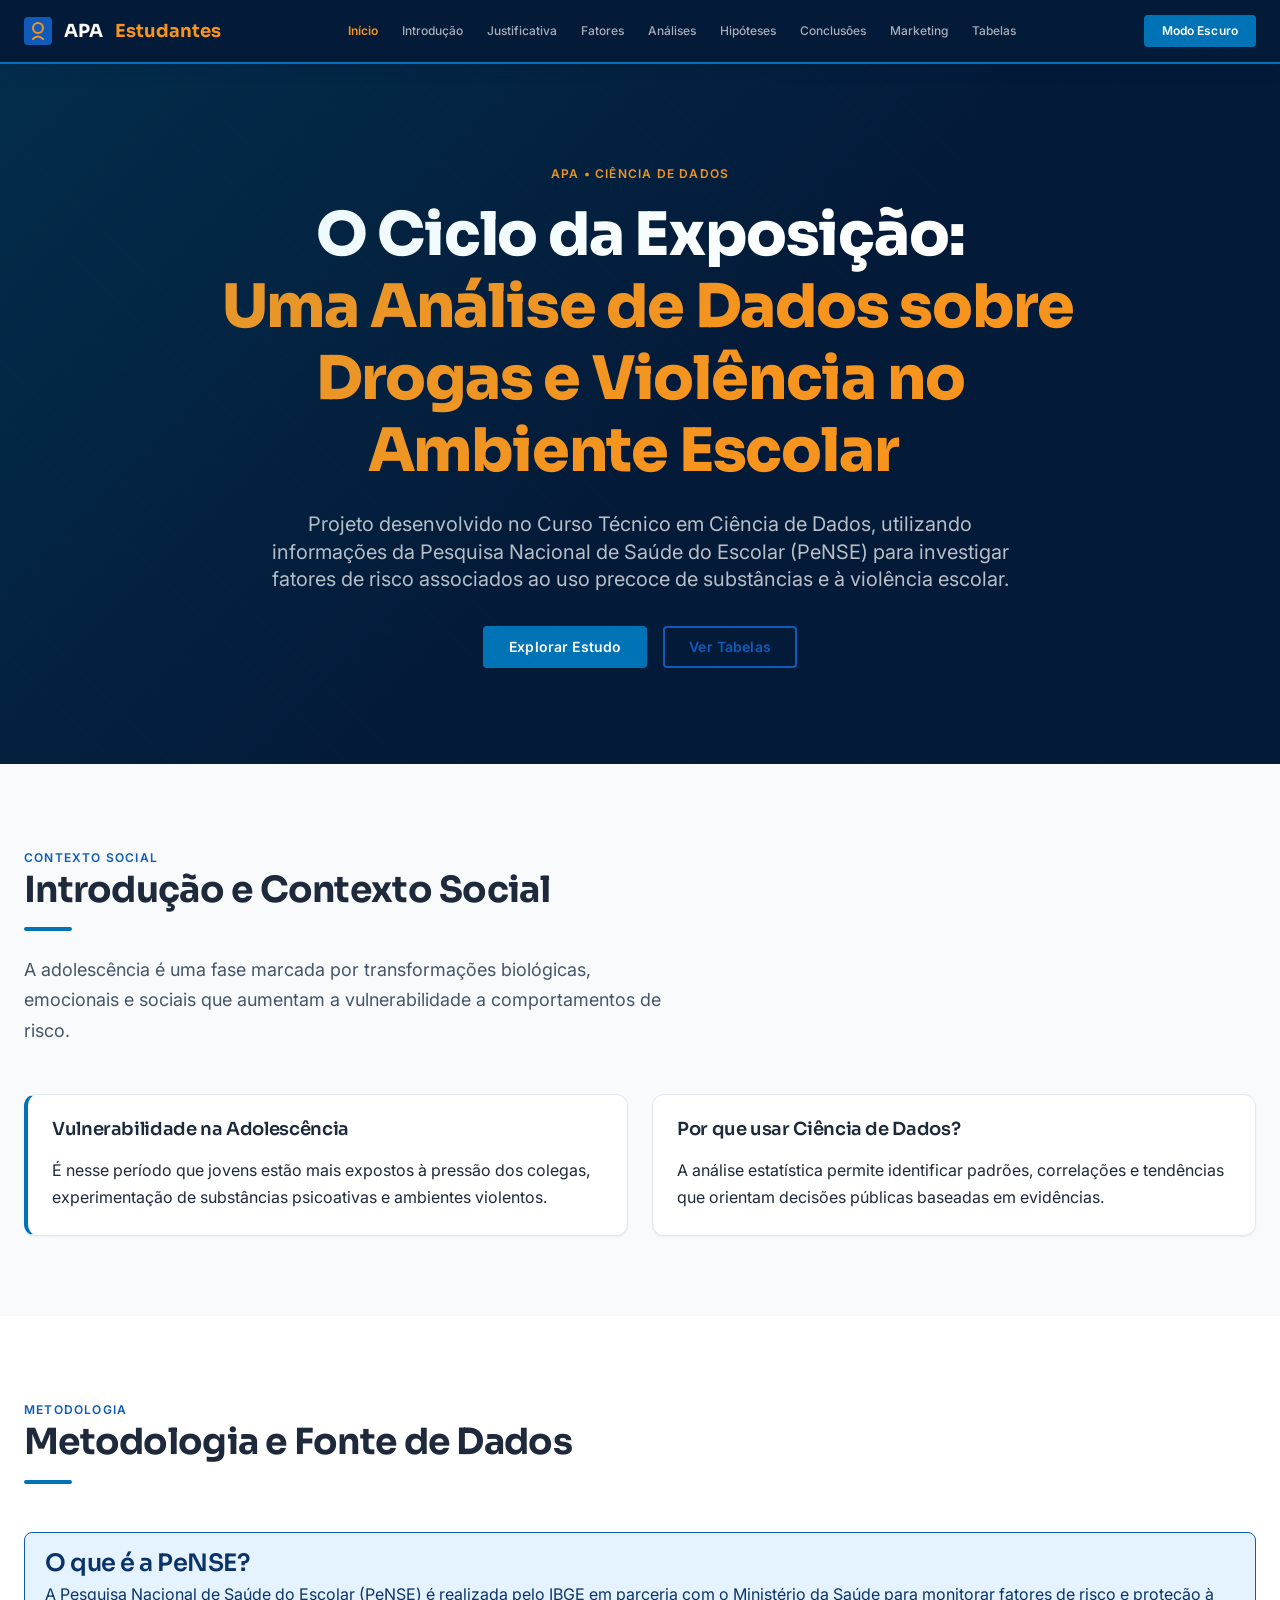
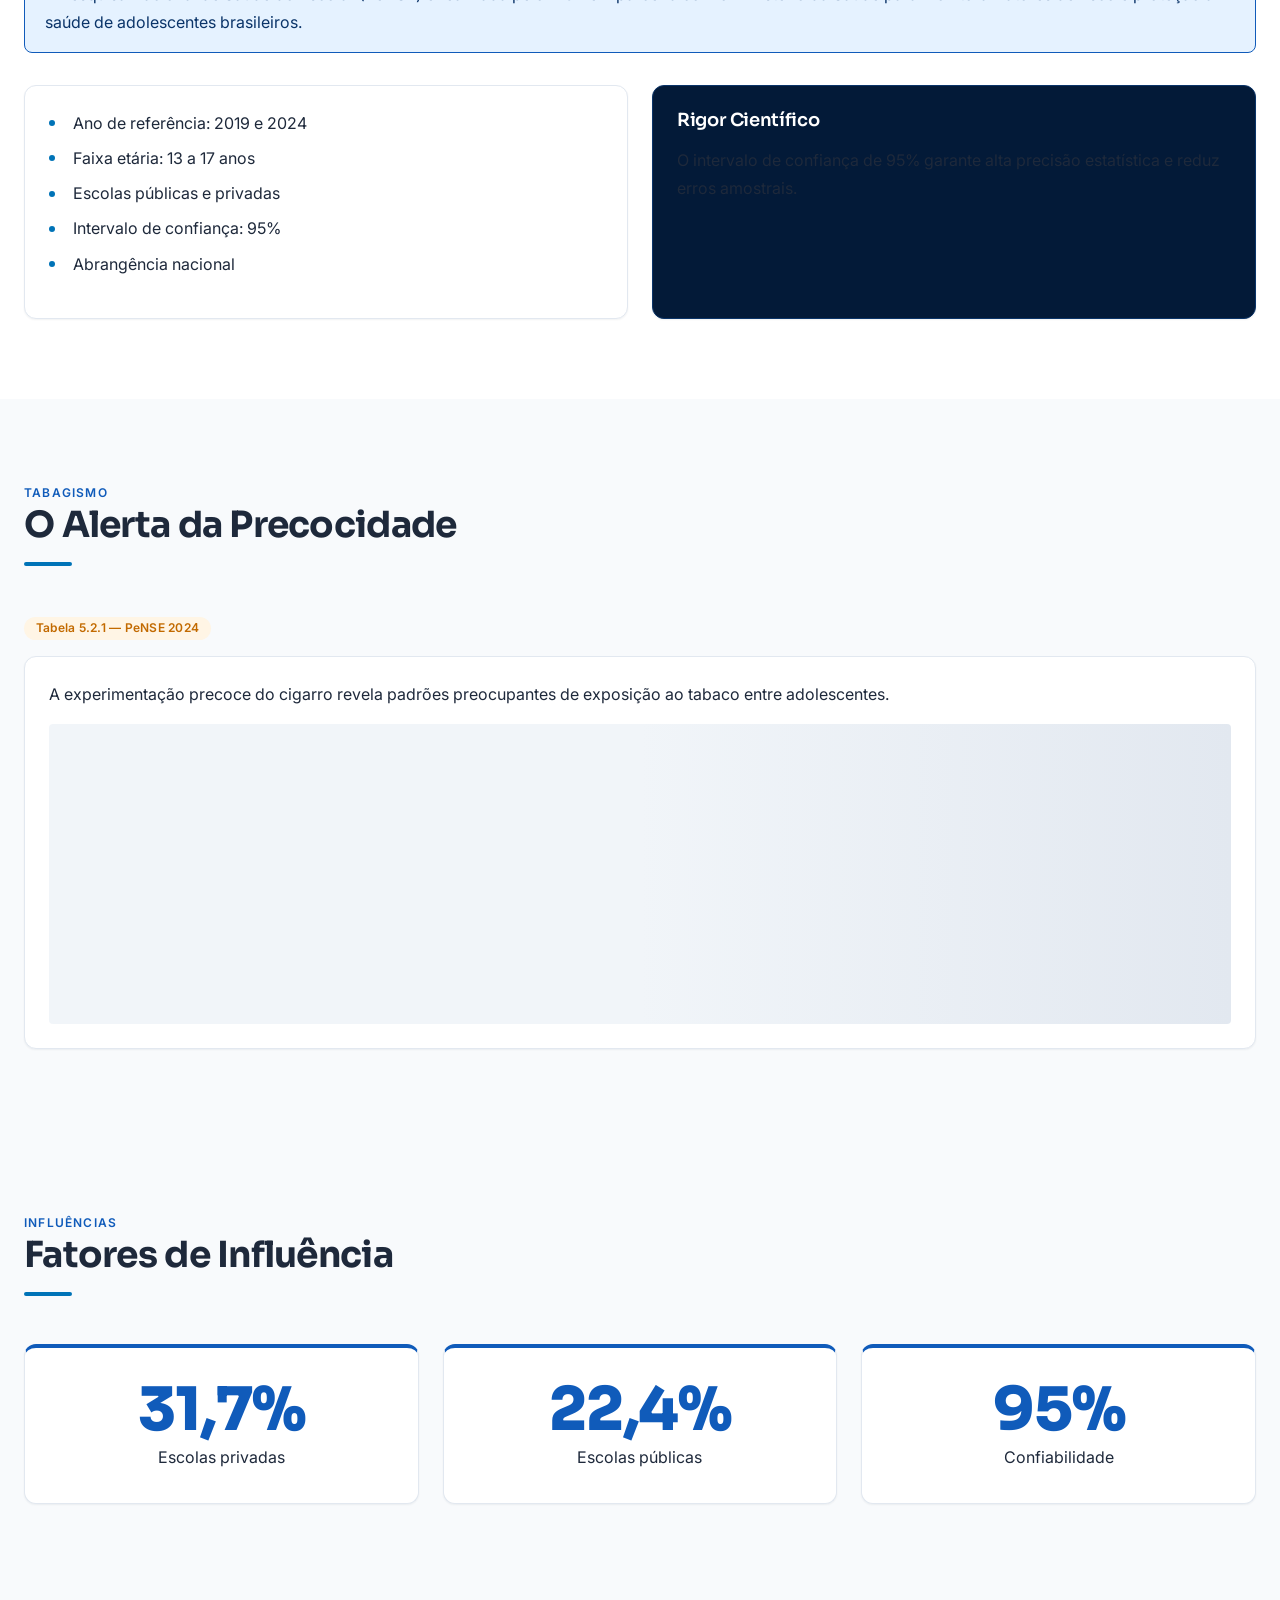
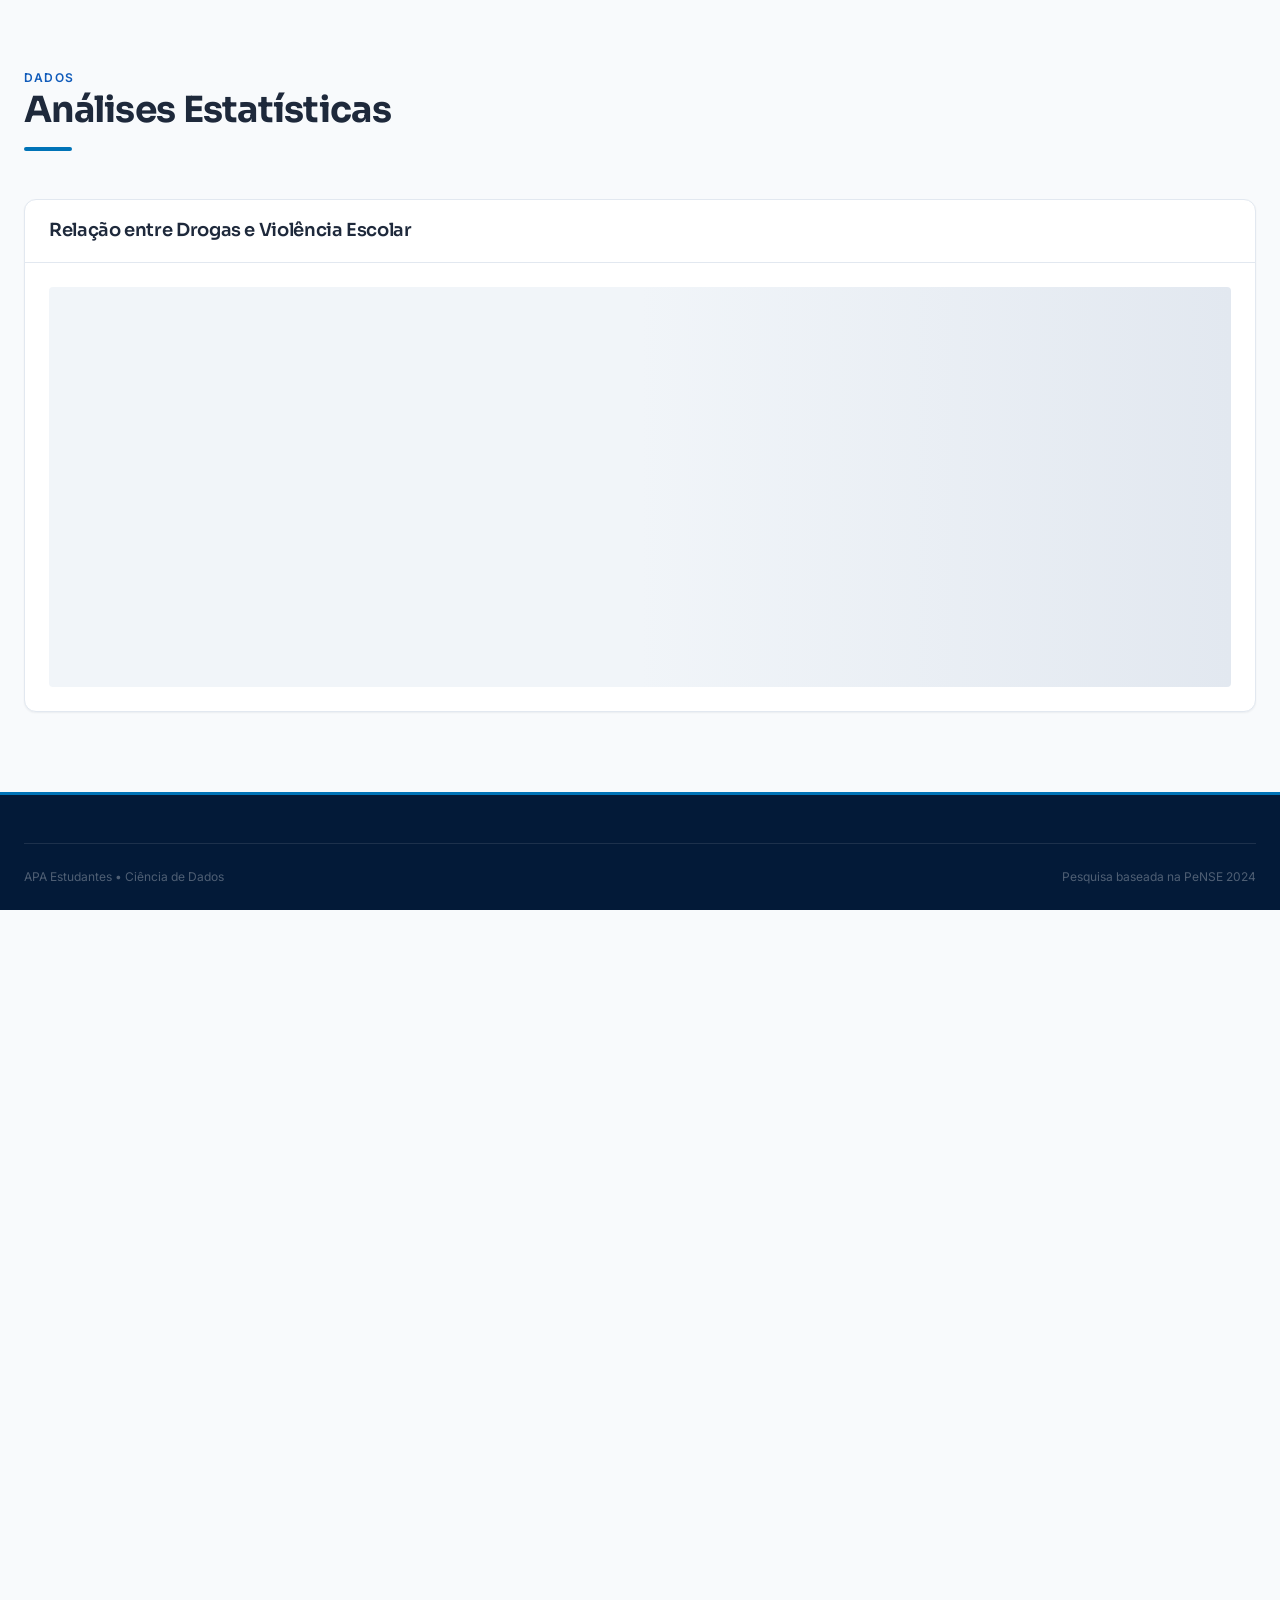
==== commit 971a4f5c: "add: adicionando carrossel e organizando style - Implementação do carrossel das imagens de campanha " ====
--- a/index.html
+++ b/index.html
@@ -9,49 +9,97 @@
       rel="stylesheet"
     />
     <link rel="stylesheet" href="style.css" />
-    <title>APA</title>
+    <title>APA - Drogas Ilícitas nas Escolas Brasileiras</title>
   </head>
 
   <body>
     <header class="site-header">
-      <a href="#" class="site-header__logo">
-        <svg width="28" height="28" viewBox="0 0 28 28" fill="none">
-          <rect width="28" height="28" rx="4" fill="#105BBA" />
-          <circle
-            cx="14"
-            cy="11"
-            r="5"
-            stroke="#F7941D"
-            stroke-width="2"
-            fill="none"
-          />
-          <path
-            d="M9 22 Q14 17 19 22"
-            stroke="#F7941D"
-            stroke-width="2"
-            fill="none"
-            stroke-linecap="round"
-          />
-        </svg>
-
-        APA<span class="site-header__logo-accent"> Estudantes</span>
-      </a>
-
-      <nav class="nav">
-        <a href="#inicio" class="nav__link is-active">Início</a>
-        <a href="#introducao" class="nav__link">Introdução</a>
-        <a href="#justificativa" class="nav__link">Justificativa</a>
-        <a href="#fatores" class="nav__link">Fatores</a>
-        <a href="#analises" class="nav__link">Análises</a>
-        <a href="#hipoteses" class="nav__link">Hipóteses</a>
-        <a href="#conclusoes" class="nav__link">Conclusões</a>
-        <a href="#tabelas" class="nav__link">Tabelas</a>
-
-        <button id="btn-dark" class="btn btn--accent btn--sm">
-          Modo Escuro
-        </button>
-      </nav>
-    </header>
+  <a href="#" class="site-header__logo">
+    <svg width="28" height="28" viewBox="0 0 28 28" fill="none">
+      <rect width="28" height="28" rx="4" fill="#105BBA" />
+      <circle
+        cx="14"
+        cy="11"
+        r="5"
+        stroke="#F7941D"
+        stroke-width="2"
+        fill="none"
+      />
+      <path
+        d="M9 22 Q14 17 19 22"
+        stroke="#F7941D"
+        stroke-width="2"
+        fill="none"
+        stroke-linecap="round"
+      />
+    </svg>
+    APA<span class="site-header__logo-accent"> Estudantes</span>
+  </a>
+
+  <!-- Desktop -->
+  <nav class="nav nav--desktop ">
+    <div class="nav__links">
+      <a href="#inicio" class="nav__link is-active">Início</a>
+      <a href="#introducao" class="nav__link">Introdução</a>
+      <a href="#justificativa" class="nav__link">Justificativa</a>
+      <a href="#fatores" class="nav__link">Fatores</a>
+      <a href="#analises" class="nav__link">Análises</a>
+      <a href="#hipoteses" class="nav__link">Hipóteses</a>
+      <a href="#conclusoes" class="nav__link">Conclusões</a>
+      <a href="#campanha" class="nav__link">Marketing</a>
+      <a href="#tabelas" class="nav__link">Tabelas</a>
+    </div>
+  </nav>
+
+  <button id="btn-dark" class="btn btn--accent btn--sm btn--desktop">Modo Escuro</button>
+
+  <!-- Hamburguer -->
+  <button class="nav__hamburguer" id="btn-hamburguer">
+    <span></span>
+    <span></span>
+    <span></span>
+  </button>
+</header>
+
+<!-- Menu Mobile (fora do header, dentro do body) -->
+<div class="nav--mobile" id="nav-mobile">
+  <div class="nav--mobile__header">
+    <span class="nav--mobile__titulo">Menu</span>
+    <button class="nav--mobile__fechar" id="btn-fechar">&#10005;</button>
+  </div>
+  <nav class="nav--mobile__links">
+    <a href="#inicio" class="nav__link">Início</a>
+    <a href="#introducao" class="nav__link">Introdução</a>
+    <a href="#justificativa" class="nav__link">Justificativa</a>
+    <a href="#fatores" class="nav__link">Fatores</a>
+    <a href="#analises" class="nav__link">Análises</a>
+    <a href="#hipoteses" class="nav__link">Hipóteses</a>
+    <a href="#conclusoes" class="nav__link">Conclusões</a>
+    <a href="#campanha" class="nav__link">Marketing</a>
+    <a href="#tabelas" class="nav__link">Tabelas</a>
+  </nav>
+  <button id="btn-dark-mobile" class="btn btn--accent btn--sm">Modo Escuro</button>
+</div>
+
+    <!-- Menu Mobile -->
+  <div class="nav--mobile" id="nav-mobile">
+    <div class="nav--mobile__header">
+      <button id="btn-dark-mobile" class="btn btn--accent btn--sm">Modo Escuro</button>
+      <button class="nav--mobile__fechar" id="btn-fechar">&#10005;</button>
+    </div>
+    <nav class="nav--mobile__links">
+      <a href="#inicio" class="nav__link">Início</a>
+      <a href="#introducao" class="nav__link">Introdução</a>
+      <a href="#justificativa" class="nav__link">Justificativa</a>
+      <a href="#fatores" class="nav__link">Fatores</a>
+      <a href="#analises" class="nav__link">Análises</a>
+      <a href="#hipoteses" class="nav__link">Hipóteses</a>
+      <a href="#conclusoes" class="nav__link">Conclusões</a>
+      <a href="#campanha" class="nav__link">Marketing</a>
+      <a href="#tabelas" class="nav__link">Tabelas</a>
+    </nav>
+  </div>
+</header>
 
     <!-- HERO -->
 
@@ -324,39 +372,30 @@
             dos fatores de risco.
           </p>
         </div>
-
-        <!-- Container: usa .card do design-system -->
-        <div class="card slideshow" id="slider">
-          <!-- Slide 1 — começa com .is-active -->
-          <div class="slide is-active">
-            <img src="assets/publicidade01.jpeg" alt="Slide 1" />
-            <!-- legenda opcional -->
-            <div class="slide__caption">
-              <p class="label">Título do slide</p>
-            </div>
-          </div>
-
-          <!-- Slide 2 -->
-          <div class="slide">
-            <img src="assets/publicidade02.jpeg" alt="Slide 2" />
-          </div>
-
-          <!-- Slide com vídeo -->
-          <div class="slide">
-            <video
-              src="assets/publicidade.mp4"
-              controls
-              muted
-              playsinline
-            ></video>
-          </div>
-
-          <!-- Setas: usam .btn do design-system -->
-          <button class="btn btn--dark btn--sm slide__prev">←</button>
-          <button class="btn btn--dark btn--sm slide__next">→</button>
-
-          <!-- Dots de navegação -->
-          <div class="slide__dots"></div>
+      </section>
+
+      <!-- SEÇÃO 4: Campanha de Marketing -->
+      <section id="campanha" class="section section--dark oculto">
+        <div class="container">
+          <div class="section__header">
+            <span class="section__eyebrow"> Marketing </span>
+            <h2>Campanha de Conscientização</h2>
+            <div class="section-divider"></div>
+          </div>
+          <p class="section__lead">
+            Os dados apontam para a necessidade de ações preventivas precoces,
+            fortalecimento das políticas educacionais e acompanhamento contínuo
+            dos fatores de risco.
+          </p>
+          <div class="carrossel">
+            <img
+              id="slide"
+              src="assets/publicidade01.jpeg"
+              alt="Peça da campanha de conscientização"
+            />
+            <video id="slide-video" controls></video>
+            <div class="carrossel__indicadores" id="indicadores"></div>
+          </div>
         </div>
       </section>
 
--- a/style.css
+++ b/style.css
@@ -1,1772 +1,13 @@
 /* ============================================================
    DESIGN SYSTEM — Escola do Futuro
    Tema: Educação · Tecnologia · Protagonismo
-   ============================================================
-
-   CONCEITO DE PALETA
-   ──────────────────
-   Azul Profundo             → Foco, espaço, fundo de alta imersão
-   Ciano (Tech)              → Substitui o antigo roxo; ar tecnológico, botões, ícones
-   Laranja Vibrante          → Destaque principal, energia, contraste sobre fundo escuro
-   Neutros Frios (Azulados)  → Leitura limpa, combina com a atmosfera high-tech
-   Fundo off-white           → Páginas claras limpas e modernas
-
-   PALETA
-   ──────
-   Azul 900  #031A38   (header, hero fundo)
-   Azul 700  #0A3469   (nav hover, bordas escuras)
-   Azul 500  #105BBA   (links, primário, CTA - Acessível no claro)
-   Azul 200  #99CFFF   (badge, fundo suave)
-   Azul 100  #E5F2FF   (seção alt clara)
-
-   Ciano 700 #005B8F   (hover do acento, contraste extremo)
-   Ciano 500 #0073B7   (badge ciano, botão de acento claro)
-   Ciano 300 #00B4D8   (ícones sobre fundo escuro, setas)
-   Ciano 100 #E0F7FA   (fundo badge/alerta ciano)
-
-   Âmbar 500 #C26A00   (alerta acessível no claro)
-   Âmbar 300 #F7941D   (laranja vibrante da campanha sobre fundo escuro)
-   Âmbar 100 #FFF5E5   (fundo alerta warning)
-
-   Neutro 50  #F8FAFC  (fundo da página - frio)
-   Neutro 100 #F1F5F9
-   Neutro 200 #E2E8F0
-   Neutro 400 #94A3B8
-   Neutro 600 #475569
-   Neutro 800 #1E293B
-   Neutro 900 #0F172A
-
-   Sucesso  #059669
-   Erro     #DC2626
    ============================================================ */
 
-/* ── Reset & Box Model ───────────────────────────────────── */
-*,
-*::before,
-*::after {
-  box-sizing: border-box;
-  margin: 0;
-  padding: 0;
-}
-
-html {
-  scroll-behavior: smooth;
-}
-
-/* ── CSS Custom Properties ───────────────────────────────── */
-:root {
-
-  /* ── Azul institucional (primário) ── */
-  --color-blue-900: #031A38;
-  --color-blue-700: #0A3469;
-  --color-blue-500: #105BBA;
-  --color-blue-300: #4DA1FF;
-  --color-blue-200: #99CFFF;
-  --color-blue-100: #E5F2FF;
-
-  /* ── Ciano Tecnológico (acento secundário) ── */
-  --color-cyan-700: #005B8F;
-  --color-cyan-500: #0073B7;
-  --color-cyan-300: #00B4D8;
-  --color-cyan-100: #E0F7FA;
-
-  /* ── Laranja vibrante (atenção / destaque) ── */
-  --color-amber-500: #C26A00;
-  --color-amber-300: #F7941D;
-  --color-amber-100: #FFF5E5;
-
-  /* ── Dado por gênero / categorias ── */
-  --color-data-male: #105BBA;
-  /* Azul */
-  --color-data-female: #0073B7;
-  /* Ciano */
-
-  /* ── Semânticas ── */
-  --color-success: #059669;
-  --color-success-light: #D1FAE5;
-  --color-warning: #C26A00;
-  --color-warning-light: #FFF5E5;
-  --color-error: #DC2626;
-  --color-error-light: #FEE2E2;
-  --color-info: #105BBA;
-  --color-info-light: #E5F2FF;
-
-  /* ── Neutros frios ── */
-  --color-neutral-50: #F8FAFC;
-  --color-neutral-100: #F1F5F9;
-  --color-neutral-200: #E2E8F0;
-  --color-neutral-400: #94A3B8;
-  --color-neutral-600: #475569;
-  --color-neutral-800: #1E293B;
-  --color-neutral-900: #0F172A;
-
-  /* ── Branco ── */
-  --color-white: #FFFFFF;
-
-  /* ── Superfícies ── */
-  --surface-page: var(--color-neutral-50);
-  --surface-card: var(--color-white);
-  --surface-dark: var(--color-blue-900);
-  --surface-mid: var(--color-blue-700);
-  --surface-hover: var(--color-neutral-50);
-  --table-row-even: rgba(16, 91, 186, .04);
-
-  /* ── Textos ── */
-  --text-primary: var(--color-neutral-800);
-  --text-secondary: var(--color-neutral-600);
-  --text-muted: #64748B;
-  /* slate-500 para contraste 4.5+ */
-  --text-inverse: var(--color-white);
-  --text-accent: var(--color-blue-500);
-
-  /* ── Bordas ── */
-  --border-color: var(--color-neutral-200);
-  --border-color-dark: var(--color-blue-700);
-  --border-radius-xs: 2px;
-  --border-radius-sm: 4px;
-  --border-radius-md: 8px;
-  --border-radius-lg: 12px;
-  --border-radius-xl: 20px;
-  --border-radius-pill: 999px;
-
-  /* ── Tipografia ── */
-  --font-display: 'Sora', 'Inter', sans-serif;
-  --font-body: 'Inter', system-ui, sans-serif;
-  --font-mono: 'IBM Plex Mono', 'Courier New', monospace;
-
-  --text-xs: 0.75rem;
-  --text-sm: 0.875rem;
-  --text-base: 1rem;
-  --text-lg: 1.125rem;
-  --text-xl: 1.25rem;
-  --text-2xl: 1.5rem;
-  --text-3xl: 1.875rem;
-  --text-4xl: 2.25rem;
-  --text-5xl: 3rem;
-  --text-6xl: 3.75rem;
-
-  --leading-tight: 1.2;
-  --leading-snug: 1.375;
-  --leading-normal: 1.5;
-  --leading-relaxed: 1.7;
-
-  --tracking-tight: -0.02em;
-  --tracking-normal: 0;
-  --tracking-wide: 0.05em;
-  --tracking-wider: 0.1em;
-
-  --weight-light: 300;
-  --weight-regular: 400;
-  --weight-medium: 500;
-  --weight-semibold: 600;
-  --weight-bold: 700;
-  --weight-extrabold: 800;
-
-  /* ── Espaçamento ── */
-  --space-1: 0.25rem;
-  --space-2: 0.5rem;
-  --space-3: 0.75rem;
-  --space-4: 1rem;
-  --space-5: 1.25rem;
-  --space-6: 1.5rem;
-  --space-8: 2rem;
-  --space-10: 2.5rem;
-  --space-12: 3rem;
-  --space-16: 4rem;
-  --space-20: 5rem;
-  --space-24: 6rem;
-
-  /* ── Sombras ── */
-  --shadow-xs: 0 1px 2px rgba(3, 26, 56, .06);
-  --shadow-sm: 0 2px 6px rgba(3, 26, 56, .10);
-  --shadow-md: 0 4px 16px rgba(3, 26, 56, .13);
-  --shadow-lg: 0 8px 32px rgba(3, 26, 56, .17);
-  --shadow-xl: 0 16px 48px rgba(3, 26, 56, .21);
-
-  /* ── Transições ── */
-  --transition-fast: 120ms ease;
-  --transition-base: 220ms ease;
-  --transition-slow: 360ms ease;
-
-  /* ── Layout ── */
-  --container-max: 1280px;
-  --container-md: 960px;
-  --container-sm: 720px;
-  --grid-gap: var(--space-6);
-
-  /* ── Z-index ── */
-  --z-base: 0;
-  --z-raised: 10;
-  --z-dropdown: 100;
-  --z-overlay: 200;
-  --z-modal: 300;
-  --z-toast: 400;
-  --z-nav: 500;
-}
-
-/* ── Dark mode (Opt-in via class "dark") ─────────────────── */
-html.dark {
-  --surface-page: #0B1120;
-  --surface-card: #151E32;
-  --text-primary: #F1F5F9;
-  --text-secondary: #94A3B8;
-  --border-color: #1E293B;
-  --surface-hover: #1E293B;
-  --table-row-even: rgba(255, 255, 255, 0.03);
-}
-
-/* ── Base ─────────────────────────────────────────────────── */
-body {
-  font-family: var(--font-body);
-  font-size: var(--text-base);
-  line-height: var(--leading-normal);
-  color: var(--text-primary);
-  background: var(--surface-page);
-  -webkit-font-smoothing: antialiased;
-}
-
-/* ── Layout Helpers ───────────────────────────────────────── */
-.container {
-  width: 100%;
-  max-width: var(--container-max);
-  margin-inline: auto;
-  padding-inline: var(--space-6);
-}
-
-.container--md {
-  max-width: var(--container-md);
-}
-
-.container--sm {
-  max-width: var(--container-sm);
-}
-
-/* ============================================================
-   TIPOGRAFIA
-   ============================================================ */
-
-h1,
-h2,
-h3,
-h4,
-h5,
-h6 {
-  font-family: var(--font-display);
-  line-height: var(--leading-tight);
-  letter-spacing: var(--tracking-tight);
-  color: var(--text-primary);
-}
-
-h1 {
-  font-size: var(--text-5xl);
-  font-weight: var(--weight-extrabold);
-}
-
-h2 {
-  font-size: var(--text-4xl);
-  font-weight: var(--weight-bold);
-}
-
-h3 {
-  font-size: var(--text-3xl);
-  font-weight: var(--weight-bold);
-}
-
-h4 {
-  font-size: var(--text-2xl);
-  font-weight: var(--weight-semibold);
-}
-
-h5 {
-  font-size: var(--text-xl);
-  font-weight: var(--weight-semibold);
-}
-
-h6 {
-  font-size: var(--text-lg);
-  font-weight: var(--weight-medium);
-}
-
-p {
-  font-size: var(--text-base);
-  line-height: var(--leading-relaxed);
-  color: var(--text-primary);
-  margin-bottom: var(--space-4);
-}
-
-p:last-child {
-  margin-bottom: 0;
-}
-
-.lead {
-  font-size: var(--text-xl);
-  line-height: var(--leading-snug);
-  color: var(--text-secondary);
-  font-weight: var(--weight-light);
-}
-
-.caption {
-  font-size: var(--text-xs);
-  line-height: var(--leading-normal);
-  color: var(--text-muted);
-  letter-spacing: var(--tracking-wide);
-  text-transform: uppercase;
-}
-
-.label {
-  font-size: var(--text-sm);
-  font-weight: var(--weight-medium);
-  color: var(--text-secondary);
-  letter-spacing: var(--tracking-wide);
-  text-transform: uppercase;
-}
-
-.stat {
-  font-family: var(--font-display);
-  font-size: var(--text-6xl);
-  font-weight: var(--weight-extrabold);
-  letter-spacing: var(--tracking-tight);
-  line-height: 1;
-  color: var(--color-blue-500);
-}
-
-code,
-kbd,
-samp {
-  font-family: var(--font-mono);
-  font-size: 0.9em;
-  background: var(--color-neutral-100);
-  color: var(--color-blue-700);
-  padding: 0.1em 0.4em;
-  border-radius: var(--border-radius-sm);
-}
-
-pre {
-  font-family: var(--font-mono);
-  font-size: var(--text-sm);
-  background: var(--color-neutral-900);
-  color: var(--color-blue-300);
-  padding: var(--space-6);
-  border-radius: var(--border-radius-md);
-  overflow-x: auto;
-  line-height: var(--leading-relaxed);
-  margin-bottom: var(--space-4);
-}
-
-blockquote {
-  border-left: 4px solid var(--color-amber-300);
-  padding: var(--space-4) var(--space-6);
-  margin: var(--space-6) 0;
-  background: var(--color-amber-100);
-  border-radius: 0 var(--border-radius-md) var(--border-radius-md) 0;
-  font-size: var(--text-lg);
-  font-style: italic;
-  color: var(--text-secondary);
-}
-
-a {
-  color: var(--color-blue-500);
-  text-decoration: underline;
-  text-underline-offset: 3px;
-  transition: color var(--transition-fast);
-}
-
-a:hover {
-  color: var(--color-blue-700);
-}
-
-a:focus-visible {
-  outline: 2px solid var(--color-amber-300);
-  outline-offset: 3px;
-  border-radius: var(--border-radius-xs);
-}
-
-strong {
-  font-weight: var(--weight-bold);
-}
-
-em {
-  font-style: italic;
-}
-
-mark {
-  background: var(--color-amber-300);
-  color: var(--color-blue-900);
-  padding: 0 0.25em;
-  border-radius: 2px;
-}
-
-small {
-  font-size: var(--text-xs);
-  color: var(--text-muted);
-}
-
-hr {
-  border: none;
-  border-top: 1px solid var(--border-color);
-  margin: var(--space-8) 0;
-}
-
-/* ── Listas ───────────────────────────────────────────────── */
-ul,
-ol {
-  padding-left: var(--space-6);
-  margin-bottom: var(--space-4);
-}
-
-ul {
-  list-style: none;
-  padding-left: 0;
-}
-
-ul li {
-  position: relative;
-  padding-left: var(--space-6);
-  margin-bottom: var(--space-2);
-  line-height: var(--leading-relaxed);
-}
-
-ul li::before {
-  content: '';
-  position: absolute;
-  left: 0;
-  top: 0.65em;
-  width: 6px;
-  height: 6px;
-  border-radius: 50%;
-  background: var(--color-cyan-500);
-  /* Mudado para ciano tecnológico */
-}
-
-ol {
-  list-style: decimal;
-  padding-left: var(--space-6);
-}
-
-ol li {
-  padding-left: var(--space-2);
-  margin-bottom: var(--space-2);
-  line-height: var(--leading-relaxed);
-}
-
-ol li::marker {
-  color: var(--color-blue-500);
-  font-weight: var(--weight-bold);
-}
-
-.list--check li::before {
-  content: '✓';
-  background: none;
-  color: var(--color-success);
-  font-weight: var(--weight-bold);
-  width: auto;
-  height: auto;
-  top: 0;
-  border-radius: 0;
-}
-
-dl {
-  margin-bottom: var(--space-4);
-}
-
-dt {
-  font-weight: var(--weight-semibold);
-  color: var(--text-primary);
-  margin-bottom: var(--space-1);
-}
-
-dd {
-  color: var(--text-secondary);
-  padding-left: var(--space-4);
-  margin-bottom: var(--space-3);
-  border-left: 2px solid var(--border-color);
-}
-
-/* ============================================================
-   BOTÕES
-   ============================================================ */
-
-.btn {
-  display: inline-flex;
-  align-items: center;
-  justify-content: center;
-  gap: var(--space-2);
-  padding: var(--space-3) var(--space-6);
-  font-family: var(--font-body);
-  font-size: var(--text-sm);
-  font-weight: var(--weight-semibold);
-  line-height: 1;
-  letter-spacing: 0.01em;
-  text-decoration: none;
-  border: 2px solid transparent;
-  border-radius: var(--border-radius-sm);
-  cursor: pointer;
-  transition:
-    background-color var(--transition-fast),
-    border-color var(--transition-fast),
-    color var(--transition-fast),
-    box-shadow var(--transition-fast),
-    transform var(--transition-fast);
-  user-select: none;
-  white-space: nowrap;
-}
-
-.btn:focus-visible {
-  outline: 3px solid var(--color-amber-300);
-  outline-offset: 3px;
-}
-
-.btn:active:not(:disabled) {
-  transform: translateY(1px);
-}
-
-.btn:disabled {
-  opacity: 0.45;
-  cursor: not-allowed;
-  pointer-events: none;
-}
-
-/* Primário — azul institucional */
-.btn--primary {
-  background: var(--color-blue-500);
-  border-color: var(--color-blue-500);
-  color: var(--color-white);
-}
-
-.btn--primary:hover {
-  background: var(--color-blue-700);
-  border-color: var(--color-blue-700);
-  box-shadow: var(--shadow-sm);
-}
-
-/* Secundário — outline azul */
-.btn--secondary {
-  background: transparent;
-  border-color: var(--color-blue-500);
-  color: var(--color-blue-500);
-}
-
-.btn--secondary:hover {
-  background: var(--color-blue-100);
-  border-color: var(--color-blue-700);
-  color: var(--color-blue-700);
-}
-
-/* Acento — ciano tecnológico */
-.btn--accent {
-  background: var(--color-cyan-500);
-  border-color: var(--color-cyan-500);
-  color: var(--color-white);
-}
-
-.btn--accent:hover {
-  background: var(--color-cyan-700);
-  border-color: var(--color-cyan-700);
-  box-shadow: var(--shadow-sm);
-}
-
-/* Ghost */
-.btn--ghost {
-  background: transparent;
-  border-color: transparent;
-  color: var(--text-secondary);
-}
-
-.btn--ghost:hover {
-  background: var(--color-neutral-100);
-  color: var(--text-primary);
-}
-
-/* Destrutivo */
-.btn--danger {
-  background: var(--color-error);
-  border-color: var(--color-error);
-  color: var(--color-white);
-}
-
-.btn--danger:hover {
-  background: #b91c1c;
-  border-color: #b91c1c;
-}
-
-/* Dark — sobre fundos escuros */
-.btn--dark {
-  background: var(--color-blue-900);
-  border-color: var(--color-blue-900);
-  color: var(--color-white);
-}
-
-.btn--dark:hover {
-  background: #020f21;
-  box-shadow: var(--shadow-md);
-}
-
-/* Tamanhos */
-.btn--sm {
-  padding: var(--space-2) var(--space-4);
-  font-size: var(--text-xs);
-}
-
-.btn--lg {
-  padding: var(--space-4) var(--space-8);
-  font-size: var(--text-base);
-}
-
-.btn--xl {
-  padding: var(--space-5) var(--space-10);
-  font-size: var(--text-lg);
-}
-
-.btn--full {
-  width: 100%;
-}
-
-/* ============================================================
-   INPUTS / FORMULÁRIOS
-   ============================================================ */
-
-.form-group {
-  display: flex;
-  flex-direction: column;
-  gap: var(--space-2);
-  margin-bottom: var(--space-5);
-}
-
-.form-label {
-  font-size: var(--text-sm);
-  font-weight: var(--weight-medium);
-  color: var(--text-primary);
-}
-
-.form-label .required {
-  color: var(--color-error);
-  margin-left: var(--space-1);
-}
-
-.form-input,
-.form-select,
-.form-textarea {
-  width: 100%;
-  padding: var(--space-3) var(--space-4);
-  font-family: var(--font-body);
-  font-size: var(--text-base);
-  color: var(--text-primary);
-  background: var(--surface-card);
-  border: 1.5px solid var(--border-color);
-  border-radius: var(--border-radius-sm);
-  line-height: var(--leading-normal);
-  transition:
-    border-color var(--transition-fast),
-    box-shadow var(--transition-fast);
-  appearance: none;
-  -webkit-appearance: none;
-}
-
-.form-input::placeholder,
-.form-textarea::placeholder {
-  color: var(--text-muted);
-}
-
-.form-input:hover,
-.form-select:hover,
-.form-textarea:hover {
-  border-color: var(--color-neutral-400);
-}
-
-.form-input:focus,
-.form-select:focus,
-.form-textarea:focus {
-  outline: none;
-  border-color: var(--color-blue-500);
-  box-shadow: 0 0 0 3px rgba(16, 91, 186, .18);
-}
-
-.form-input.is-error,
-.form-select.is-error,
-.form-textarea.is-error {
-  border-color: var(--color-error);
-  box-shadow: 0 0 0 3px rgba(220, 38, 38, .12);
-}
-
-.form-input.is-success,
-.form-select.is-success,
-.form-textarea.is-success {
-  border-color: var(--color-success);
-}
-
-.form-select {
-  background-image: url("data:image/svg+xml,%3Csvg xmlns='http://www.w3.org/2000/svg' width='12' height='8' viewBox='0 0 12 8'%3E%3Cpath d='M1 1l5 5 5-5' stroke='%23475569' stroke-width='1.5' fill='none' stroke-linecap='round'/%3E%3C/svg%3E");
-  background-repeat: no-repeat;
-  background-position: right var(--space-4) center;
-  padding-right: var(--space-10);
-}
-
-.form-textarea {
-  resize: vertical;
-  min-height: 120px;
-}
-
-.form-hint {
-  font-size: var(--text-xs);
-  color: var(--text-muted);
-}
-
-.form-hint.is-error {
-  color: var(--color-error);
-}
-
-.form-check {
-  display: flex;
-  align-items: center;
-  gap: var(--space-3);
-  cursor: pointer;
-  margin-bottom: var(--space-2);
-}
-
-.form-check input[type="checkbox"],
-.form-check input[type="radio"] {
-  width: 18px;
-  height: 18px;
-  accent-color: var(--color-blue-500);
-  cursor: pointer;
-  flex-shrink: 0;
-}
-
-.form-check-label {
-  font-size: var(--text-sm);
-  color: var(--text-primary);
-  cursor: pointer;
-}
-
-input[type="range"] {
-  width: 100%;
-  accent-color: var(--color-blue-500);
-  height: 4px;
-  cursor: pointer;
-}
-
-.form-input--sm {
-  padding: var(--space-2) var(--space-3);
-  font-size: var(--text-sm);
-}
-
-.form-input--lg {
-  padding: var(--space-4) var(--space-5);
-  font-size: var(--text-lg);
-}
-
-.input-group {
-  position: relative;
-  display: flex;
-  align-items: center;
-}
-
-.input-group .form-input {
-  padding-left: var(--space-10);
-}
-
-.input-icon {
-  position: absolute;
-  left: var(--space-3);
-  color: var(--text-muted);
-  pointer-events: none;
-  font-size: var(--text-base);
-}
-
-/* ============================================================
-   TABELAS
-   ============================================================ */
-
-.table-wrapper {
-  overflow-x: auto;
-  border-radius: var(--border-radius-md);
-  border: 1px solid var(--border-color);
-  box-shadow: var(--shadow-xs);
-}
-
-table {
-  width: 100%;
-  border-collapse: collapse;
-  font-size: var(--text-sm);
-  background: var(--surface-card);
-}
-
-thead {
-  background: var(--color-blue-900);
-  color: var(--color-white);
-}
-
-thead th {
-  padding: var(--space-3) var(--space-4);
-  text-align: left;
-  font-weight: var(--weight-semibold);
-  font-size: var(--text-xs);
-  letter-spacing: var(--tracking-wider);
-  text-transform: uppercase;
-  white-space: nowrap;
-  border-bottom: 2px solid var(--color-amber-300);
-}
-
-thead th:first-child {
-  border-radius: var(--border-radius-md) 0 0 0;
-}
-
-thead th:last-child {
-  border-radius: 0 var(--border-radius-md) 0 0;
-}
-
-tbody tr {
-  border-bottom: 1px solid var(--color-neutral-100);
-  transition: background var(--transition-fast);
-}
-
-tbody tr:last-child {
-  border-bottom: none;
-}
-
-tbody tr:hover {
-  background: var(--surface-hover);
-}
-
-tbody tr:nth-child(even) {
-  background: var(--table-row-even);
-}
-
-tbody tr:nth-child(even):hover {
-  background: var(--surface-hover);
-}
-
-td {
-  padding: var(--space-3) var(--space-4);
-  color: var(--text-primary);
-  vertical-align: middle;
-}
-
-tfoot {
-  background: var(--color-neutral-50);
-  border-top: 2px solid var(--border-color);
-}
-
-tfoot td {
-  font-weight: var(--weight-semibold);
-  font-size: var(--text-xs);
-  color: var(--text-secondary);
-}
-
-.table--compact thead th,
-.table--compact td {
-  padding: var(--space-2) var(--space-3);
-}
-
-.td-badge {
-  display: inline-block;
-  padding: 2px var(--space-2);
-  border-radius: var(--border-radius-pill);
-  font-size: var(--text-xs);
-  font-weight: var(--weight-semibold);
-}
-
-.td-badge--up {
-  background: var(--color-success-light);
-  color: #065f46;
-}
-
-.td-badge--down {
-  background: var(--color-error-light);
-  color: #B91C1C;
-}
-
-/* ============================================================
-   ABAS (TABS)
-   ============================================================ */
-
-.tabs {
-  display: flex;
-  flex-direction: column;
-}
-
-.tabs__list {
-  display: flex;
-  border-bottom: 2px solid var(--border-color);
-  gap: 0;
-  overflow-x: auto;
-  -ms-overflow-style: none;
-  scrollbar-width: none;
-}
-
-.tabs__list::-webkit-scrollbar {
-  display: none;
-}
-
-.tabs__trigger {
-  padding: var(--space-3) var(--space-5);
-  font-family: var(--font-body);
-  font-size: var(--text-sm);
-  font-weight: var(--weight-medium);
-  color: var(--text-secondary);
-  background: none;
-  border: none;
-  border-bottom: 2px solid transparent;
-  margin-bottom: -2px;
-  cursor: pointer;
-  white-space: nowrap;
-  transition:
-    color var(--transition-fast),
-    border-color var(--transition-fast);
-}
-
-.tabs__trigger:hover {
-  color: var(--color-blue-500);
-}
-
-.tabs__trigger.is-active {
-  color: var(--color-blue-500);
-  border-bottom-color: var(--color-blue-500);
-  font-weight: var(--weight-semibold);
-}
-
-.tabs__trigger:focus-visible {
-  outline: 2px solid var(--color-amber-300);
-  outline-offset: -2px;
-}
-
-.tabs__panel {
-  display: none;
-  padding: var(--space-6) 0;
-}
-
-.tabs__panel.is-active {
-  display: block;
-}
-
-/* Pill */
-.tabs--pill .tabs__list {
-  border-bottom: none;
-  background: var(--color-neutral-100);
-  border-radius: var(--border-radius-pill);
-  padding: var(--space-1);
-  gap: var(--space-1);
-  display: inline-flex;
-}
-
-.tabs--pill .tabs__trigger {
-  border-radius: var(--border-radius-pill);
-  border-bottom: none;
-  margin-bottom: 0;
-  padding: var(--space-2) var(--space-4);
-}
-
-.tabs--pill .tabs__trigger.is-active {
-  background: var(--color-white);
-  color: var(--color-blue-700);
-  box-shadow: var(--shadow-xs);
-}
-
-/* Dark */
-.tabs--dark .tabs__list {
-  border-bottom: 2px solid var(--color-blue-700);
-  background: var(--color-blue-900);
-  padding: 0 var(--space-4);
-  border-radius: var(--border-radius-md) var(--border-radius-md) 0 0;
-}
-
-.tabs--dark .tabs__trigger {
-  color: rgba(255, 255, 255, .55);
-}
-
-.tabs--dark .tabs__trigger:hover {
-  color: var(--color-white);
-}
-
-.tabs--dark .tabs__trigger.is-active {
-  color: var(--color-amber-300);
-  border-bottom-color: var(--color-amber-300);
-}
-
-/* ============================================================
-   CARDS
-   ============================================================ */
-
-.card {
-  background: var(--surface-card);
-  border: 1px solid var(--border-color);
-  border-radius: var(--border-radius-lg);
-  box-shadow: var(--shadow-xs);
-  overflow: hidden;
-  transition: box-shadow var(--transition-base), transform var(--transition-base);
-}
-
-.card:hover {
-  box-shadow: var(--shadow-md);
-}
-
-.card__header {
-  padding: var(--space-5) var(--space-6);
-  border-bottom: 1px solid var(--border-color);
-}
-
-.card__body {
-  padding: var(--space-6);
-}
-
-.card__footer {
-  padding: var(--space-4) var(--space-6);
-  border-top: 1px solid var(--border-color);
-  background: var(--color-neutral-50);
-}
-
-.card__title {
-  font-family: var(--font-display);
-  font-size: var(--text-lg);
-  font-weight: var(--weight-semibold);
-  color: var(--text-primary);
-}
-
-.card--stat {
-  text-align: center;
-  padding: var(--space-8) var(--space-6);
-  border-top: 4px solid var(--color-blue-500);
-}
-
-.card--stat .stat {
-  display: block;
-  margin-bottom: var(--space-1);
-}
-
-.card--dark {
-  background: var(--color-blue-900);
-  border-color: var(--color-blue-700);
-  color: var(--color-white);
-}
-
-.card--dark .card__title {
-  color: var(--color-white);
-}
-
-.card--dark .card__header {
-  border-color: var(--color-blue-700);
-}
-
-.card--dark .card__footer {
-  background: rgba(0, 0, 0, .2);
-  border-color: var(--color-blue-700);
-}
-
-.card--accent {
-  border-left: 4px solid var(--color-cyan-500);
-}
-
-/* ============================================================
-   BADGES / TAGS
-   ============================================================ */
-
-.badge {
-  display: inline-flex;
-  align-items: center;
-  gap: var(--space-1);
-  padding: 3px var(--space-3);
-  font-size: var(--text-xs);
-  font-weight: var(--weight-semibold);
-  line-height: 1.4;
-  border-radius: var(--border-radius-pill);
-  letter-spacing: 0.02em;
-  white-space: nowrap;
-}
-
-.badge--blue {
-  background: var(--color-blue-200);
-  color: var(--color-blue-700);
-}
-
-.badge--cyan {
-  background: var(--color-cyan-100);
-  color: var(--color-cyan-700);
-}
-
-/* antigo badge roxo */
-.badge--amber {
-  background: var(--color-amber-100);
-  color: var(--color-amber-500);
-}
-
-.badge--green {
-  background: var(--color-success-light);
-  color: #065f46;
-}
-
-.badge--red {
-  background: var(--color-error-light);
-  color: #B91C1C;
-}
-
-.badge--gray {
-  background: var(--color-neutral-100);
-  color: var(--text-secondary);
-}
-
-.badge--dark {
-  background: var(--color-blue-900);
-  color: var(--color-white);
-}
-
-/* ============================================================
-   ALERTAS
-   ============================================================ */
-
-.alert {
-  display: flex;
-  gap: var(--space-4);
-  padding: var(--space-4) var(--space-5);
-  border-radius: var(--border-radius-md);
-  border: 1px solid transparent;
-  font-size: var(--text-sm);
-  line-height: var(--leading-relaxed);
-}
-
-.alert p,
-.alert h1,
-.alert h2,
-.alert h3,
-.alert h4,
-.alert h5,
-.alert h6 {
-  color: inherit;
-}
-
-.alert__icon {
-  font-size: 1.2em;
-  flex-shrink: 0;
-  margin-top: 1px;
-}
-
-.alert__title {
-  color: inherit;
-  font-weight: var(--weight-semibold);
-  margin-bottom: var(--space-1);
-}
-
-.alert--info {
-  background: var(--color-info-light);
-  border-color: var(--color-info);
-  color: #0A3469;
-}
-
-.alert--success {
-  background: var(--color-success-light);
-  border-color: var(--color-success);
-  color: #064e3b;
-}
-
-.alert--warning {
-  background: var(--color-warning-light);
-  border-color: var(--color-warning);
-  color: #78350f;
-}
-
-.alert--error {
-  background: var(--color-error-light);
-  border-color: var(--color-error);
-  color: #7f1d1d;
-}
-
-/* ============================================================
-   HEADER / NAV
-   ============================================================ */
-
-nav,
-.nav {
-  display: flex;
-  align-items: center;
-  gap: var(--space-2);
-}
-
-.nav__link {
-  font-size: var(--text-sm);
-  font-weight: var(--weight-medium);
-  color: rgba(255, 255, 255, .65);
-  text-decoration: none;
-  padding: var(--space-2) var(--space-3);
-  border-radius: var(--border-radius-sm);
-  transition: color var(--transition-fast), background var(--transition-fast);
-}
-
-.nav__link:hover {
-  color: var(--color-white);
-  background: rgba(255, 255, 255, .08);
-}
-
-.nav__link.is-active {
-  color: var(--color-amber-300);
-  font-weight: var(--weight-semibold);
-}
-
-header,
-.site-header {
-  position: sticky;
-  top: 0;
-  z-index: var(--z-nav);
-  background: var(--color-blue-900);
-  color: var(--color-white);
-  border-bottom: 2px solid var(--color-cyan-500);
-  padding: 0 var(--space-6);
-  height: 64px;
-  display: flex;
-  align-items: center;
-  justify-content: space-between;
-  box-shadow: var(--shadow-md);
-}
-
-.site-header__logo {
-  font-family: var(--font-display);
-  font-size: var(--text-lg);
-  font-weight: var(--weight-bold);
-  color: var(--color-white);
-  text-decoration: none;
-  display: flex;
-  align-items: center;
-  gap: var(--space-3);
-}
-
-.site-header__logo-accent {
-  color: var(--color-amber-300);
-}
-
-/* ============================================================
-   HERO
-   ============================================================ */
-
-.hero {
-  background: var(--color-blue-900);
-  color: var(--color-white);
-  padding: var(--space-24) 0;
-  position: relative;
-  overflow: hidden;
-}
-
-.hero::before {
-  content: '';
-  position: absolute;
-  inset: 0;
-  background:
-    linear-gradient(135deg, rgba(0, 180, 216, .12) 0%, transparent 55%),
-    /* Gradient Ciano */
-    repeating-linear-gradient(45deg, transparent, transparent 40px,
-      rgba(255, 255, 255, .012) 40px,
-      rgba(255, 255, 255, .012) 41px);
-  pointer-events: none;
-}
-
-.hero__eyebrow {
-  display: inline-block;
-  font-size: var(--text-xs);
-  font-weight: var(--weight-semibold);
-  letter-spacing: var(--tracking-wider);
-  text-transform: uppercase;
-  color: var(--color-amber-300);
-  margin-bottom: var(--space-4);
-}
-
-.hero__title {
-  font-family: var(--font-display);
-  font-size: clamp(2.25rem, 5vw, 3.75rem);
-  font-weight: var(--weight-extrabold);
-  color: var(--color-white);
-  line-height: var(--leading-tight);
-  letter-spacing: var(--tracking-tight);
-  margin-bottom: var(--space-6);
-}
-
-.hero__title mark {
-  background: none;
-  color: var(--color-amber-300);
-}
-
-.hero__lead {
-  font-size: var(--text-xl);
-  color: rgba(255, 255, 255, .72);
-  line-height: var(--leading-snug);
-  max-width: 60ch;
-  margin-bottom: var(--space-8);
-}
-
-.hero__actions {
-  display: flex;
-  gap: var(--space-4);
-  flex-wrap: wrap;
-}
-
-.hero__source {
-  font-size: var(--text-xs);
-  color: rgba(255, 255, 255, .38);
-  margin-top: var(--space-8);
-  letter-spacing: var(--tracking-wide);
-  text-transform: uppercase;
-}
-
-/* ============================================================
-   SECTIONS
-   ============================================================ */
-
-section,
-.section {
-  padding: var(--space-20) 0;
-}
-
-.section--alt {
-  background: var(--color-white);
-}
-
-.section--dark {
-  background: var(--color-blue-900);
-  color: var(--color-white);
-}
-
-.section--dark h2,
-.section--dark h3 {
-  color: var(--color-white);
-}
-
-.section--dark p {
-  color: rgba(255, 255, 255, .72);
-}
-
-.section__header {
-  margin-bottom: var(--space-12);
-}
-
-.section__eyebrow {
-  font-size: var(--text-xs);
-  font-weight: var(--weight-semibold);
-  letter-spacing: var(--tracking-wider);
-  text-transform: uppercase;
-  color: var(--color-blue-500);
-  margin-bottom: var(--space-3);
-}
-
-.section--dark .section__eyebrow {
-  color: var(--color-amber-300);
-}
-
-.section__title {
-  font-size: var(--text-4xl);
-  font-weight: var(--weight-bold);
-  margin-bottom: var(--space-4);
-}
-
-.section__lead {
-  font-size: var(--text-lg);
-  color: var(--text-secondary);
-  max-width: 60ch;
-  line-height: var(--leading-relaxed);
-}
-
-.section--dark .section__lead {
-  color: rgba(255, 255, 255, .62);
-}
-
-.section-divider {
-  width: 48px;
-  height: 4px;
-  background: var(--color-cyan-500);
-  border-radius: var(--border-radius-pill);
-  margin: var(--space-4) 0 var(--space-6);
-}
-
-/* ============================================================
-   FOOTER
-   ============================================================ */
-
-footer,
-.site-footer {
-  background: var(--color-blue-900);
-  color: rgba(255, 255, 255, .62);
-  padding: var(--space-12) 0 var(--space-6);
-  border-top: 3px solid var(--color-cyan-500);
-}
-
-.site-footer__grid {
-  display: grid;
-  grid-template-columns: 2fr 1fr 1fr 1fr;
-  gap: var(--space-8);
-  margin-bottom: var(--space-10);
-}
-
-.site-footer__col-title {
-  font-size: var(--text-xs);
-  font-weight: var(--weight-semibold);
-  letter-spacing: var(--tracking-wider);
-  text-transform: uppercase;
-  color: var(--color-amber-300);
-  margin-bottom: var(--space-4);
-}
-
-.site-footer__link {
-  display: block;
-  font-size: var(--text-sm);
-  color: rgba(255, 255, 255, .5);
-  text-decoration: none;
-  margin-bottom: var(--space-2);
-  transition: color var(--transition-fast);
-}
-
-.site-footer__link:hover {
-  color: var(--color-white);
-}
-
-.site-footer__bar {
-  border-top: 1px solid rgba(255, 255, 255, .1);
-  padding-top: var(--space-6);
-  display: flex;
-  align-items: center;
-  justify-content: space-between;
-  font-size: var(--text-xs);
-  color: rgba(255, 255, 255, .3);
-  flex-wrap: wrap;
-  gap: var(--space-3);
-}
-
-/* ============================================================
-   GRIDS
-   ============================================================ */
-
-.grid {
-  display: grid;
-  gap: var(--grid-gap);
-}
-
-.grid--2 {
-  grid-template-columns: repeat(2, 1fr);
-}
-
-.grid--3 {
-  grid-template-columns: repeat(3, 1fr);
-}
-
-.grid--4 {
-  grid-template-columns: repeat(4, 1fr);
-}
-
-.grid--auto {
-  grid-template-columns: repeat(auto-fit, minmax(260px, 1fr));
-}
-
-/* ============================================================
-   UTILITÁRIOS
-   ============================================================ */
-
-.text-center {
-  text-align: center;
-}
-
-.text-right {
-  text-align: right;
-}
-
-.flex {
-  display: flex;
-}
-
-.flex-col {
-  flex-direction: column;
-}
-
-.items-center {
-  align-items: center;
-}
-
-.justify-between {
-  justify-content: space-between;
-}
-
-.gap-4 {
-  gap: var(--space-4);
-}
-
-.gap-6 {
-  gap: var(--space-6);
-}
-
-.mt-4 {
-  margin-top: var(--space-4);
-}
-
-.mt-8 {
-  margin-top: var(--space-8);
-}
-
-.mb-4 {
-  margin-bottom: var(--space-4);
-}
-
-.mb-8 {
-  margin-bottom: var(--space-8);
-}
-
-/* Barra de dados */
-.data-bar {
-  height: 8px;
-  background: var(--color-neutral-100);
-  border-radius: var(--border-radius-pill);
-  overflow: hidden;
-}
-
-.data-bar__fill {
-  height: 100%;
-  background: var(--color-blue-500);
-  border-radius: var(--border-radius-pill);
-  transition: width var(--transition-slow);
-}
-
-.data-bar__fill--male {
-  background: var(--color-data-male);
-}
-
-.data-bar__fill--female {
-  background: var(--color-data-female);
-}
-
-/* Tooltip */
-[data-tooltip] {
-  position: relative;
-  cursor: help;
-}
-
-[data-tooltip]::after {
-  content: attr(data-tooltip);
-  position: absolute;
-  bottom: calc(100% + 6px);
-  left: 50%;
-  transform: translateX(-50%);
-  background: var(--color-neutral-900);
-  color: var(--color-white);
-  font-size: var(--text-xs);
-  padding: var(--space-2) var(--space-3);
-  border-radius: var(--border-radius-sm);
-  white-space: nowrap;
-  pointer-events: none;
-  opacity: 0;
-  transition: opacity var(--transition-fast);
-  z-index: var(--z-dropdown);
-}
-
-[data-tooltip]:hover::after {
-  opacity: 1;
-}
-
-/* Skeleton */
-.skeleton {
-  background: linear-gradient(90deg,
-      var(--color-neutral-100) 25%,
-      var(--color-neutral-200) 50%,
-      var(--color-neutral-100) 75%);
-  background-size: 200% 100%;
-  animation: skeleton-shimmer 1.4s infinite;
-  border-radius: var(--border-radius-sm);
-}
-
-@keyframes skeleton-shimmer {
-  0% {
-    background-position: 200% 0;
-  }
-
-  100% {
-    background-position: -200% 0;
-  }
-}
-
-/* Focus universal */
-:focus-visible {
-  outline: 2px solid var(--color-amber-300);
-  outline-offset: 3px;
-}
-
-/* ============================================================
-   RESPONSIVO
-   ============================================================ */
-
-@media (max-width: 1024px) {
-  .grid--4 {
-    grid-template-columns: repeat(2, 1fr);
-  }
-
-  .site-footer__grid {
-    grid-template-columns: 1fr 1fr;
-  }
-}
-
-@media (max-width: 768px) {
-  h1 {
-    font-size: var(--text-4xl);
-  }
-
-  h2 {
-    font-size: var(--text-3xl);
-  }
-
-  .grid--2,
-  .grid--3,
-  .grid--4 {
-    grid-template-columns: 1fr;
-  }
-
-  .hero {
-    padding: var(--space-16) 0;
-  }
-
-  section,
-  .section {
-    padding: var(--space-12) 0;
-  }
-
-  .site-footer__grid {
-    grid-template-columns: 1fr;
-  }
-
-  .site-header {
-    padding: 0 var(--space-4);
-  }
-}
-
-@media (prefers-reduced-motion: reduce) {
-
-  *,
-  *::before,
-  *::after {
-    animation-duration: 0.01ms !important;
-    transition-duration: 0.01ms !important;
-  }
-}
-
-/* ── Showcase helpers ──────────────────────────────────────── */
-.ds-section {
-  padding: var(--space-12) 0;
-  border-bottom: 1px solid var(--border-color);
-}
-
-.ds-section:last-child {
-  border-bottom: none;
-}
-
-.ds-label {
-  font-size: var(--text-xs);
-  font-weight: var(--weight-semibold);
-  letter-spacing: var(--tracking-wider);
-  text-transform: uppercase;
-  color: var(--text-muted);
-  margin-bottom: var(--space-6);
-  padding-bottom: var(--space-3);
-  border-bottom: 1px solid var(--border-color);
-}
-
-.ds-row {
-  display: flex;
-  flex-wrap: wrap;
-  align-items: flex-start;
-  gap: var(--space-4);
-  margin-bottom: var(--space-6);
-}
-
-.swatch {
-  display: flex;
-  flex-direction: column;
-  align-items: center;
-  gap: var(--space-2);
-  min-width: 80px;
-}
-
-.swatch__color {
-  width: 60px;
-  height: 60px;
-  border-radius: var(--border-radius-md);
-  border: 1px solid rgba(0, 0, 0, .08);
-}
-
-.swatch__name {
-  font-size: var(--text-xs);
-  color: var(--text-secondary);
-  text-align: center;
-  line-height: 1.3;
-}
-
-.swatch__hex {
-  font-family: var(--font-mono);
-  font-size: 10px;
-  color: var(--text-muted);
-}
-
-.oculto {
-  opacity: 0;
-  transition: opacity 2s;
-}
-
-.ativo {
-  opacity: 1;
-}
-
-/* ─── Container do slideshow ─── */
-.slideshow {
-  position: relative;    /* âncora para absolute dos filhos */
-  aspect-ratio: 16 / 7;  /* proporção responsiva */
-  overflow: hidden;
-}
-
-/* ─── Slides: empilhados no mesmo lugar ─── */
-.slide {
-  position: absolute;
-  inset: 0;              /* top/right/bottom/left: 0 */
-  opacity: 0;
-  transition: opacity var(--transition-slow); /* 360ms do token */
-}
-.slide.is-active {
-  opacity: 1;
-  z-index: 1;
-}
-
-/* ─── Imagem e vídeo preenchem o slide ─── */
-.slide img, .slide video {
-  width: 100%; height: 100%;
-  object-fit: cover;
-  display: block;
-}
-
-/* ─── Legenda (usa tokens de espaçamento) ─── */
-.slide__caption {
-  position: absolute;
-  bottom: 0; left: 0; right: 0;
-  background: linear-gradient(transparent, rgba(3,26,56,.8));
-  color: #fff;
-  padding: var(--space-10) var(--space-6) var(--space-4);
-}
-
-/* ─── Setas: posicionadas absolutas ─── */
-.slide__prev, .slide__next {
-  position: absolute;
-  top: 50%; transform: translateY(-50%);
-  z-index: var(--z-dropdown); /* 100 do token */
-  opacity: .85;
-}
-.slide__prev { left:  var(--space-4); }
-.slide__next { right: var(--space-4); }
-
-/* ─── Dots ─── */
-.slide__dots {
-  position: absolute;
-  bottom: var(--space-3);
-  left: 50%; transform: translateX(-50%);
-  display: flex; gap: var(--space-2);
-  z-index: var(--z-dropdown);
-}
-.dot {
-  width: 8px; height: 8px; border-radius: var(--border-radius-pill);
-  background: rgba(255,255,255,.45); cursor: pointer;
-  transition: var(--transition-fast);
-}
-.dot.is-active {
-  background: var(--color-amber-300); /* âmbar do sistema */
-  transform: scale(1.35);
-}
-
-/* ─── Acessibilidade: redução de movimento ─── */
-@media (prefers-reduced-motion: reduce) {
-  .slide { transition: none; }
-}
+@import url('style/base.css');
+@import url('style/typography.css');
+@import url('style/components.css');
+@import url('style/layout.css');
+@import url('style/header.css');
+@import url('style/sections.css');
+@import url('style/carousel.css');
+@import url('style/animations.css');
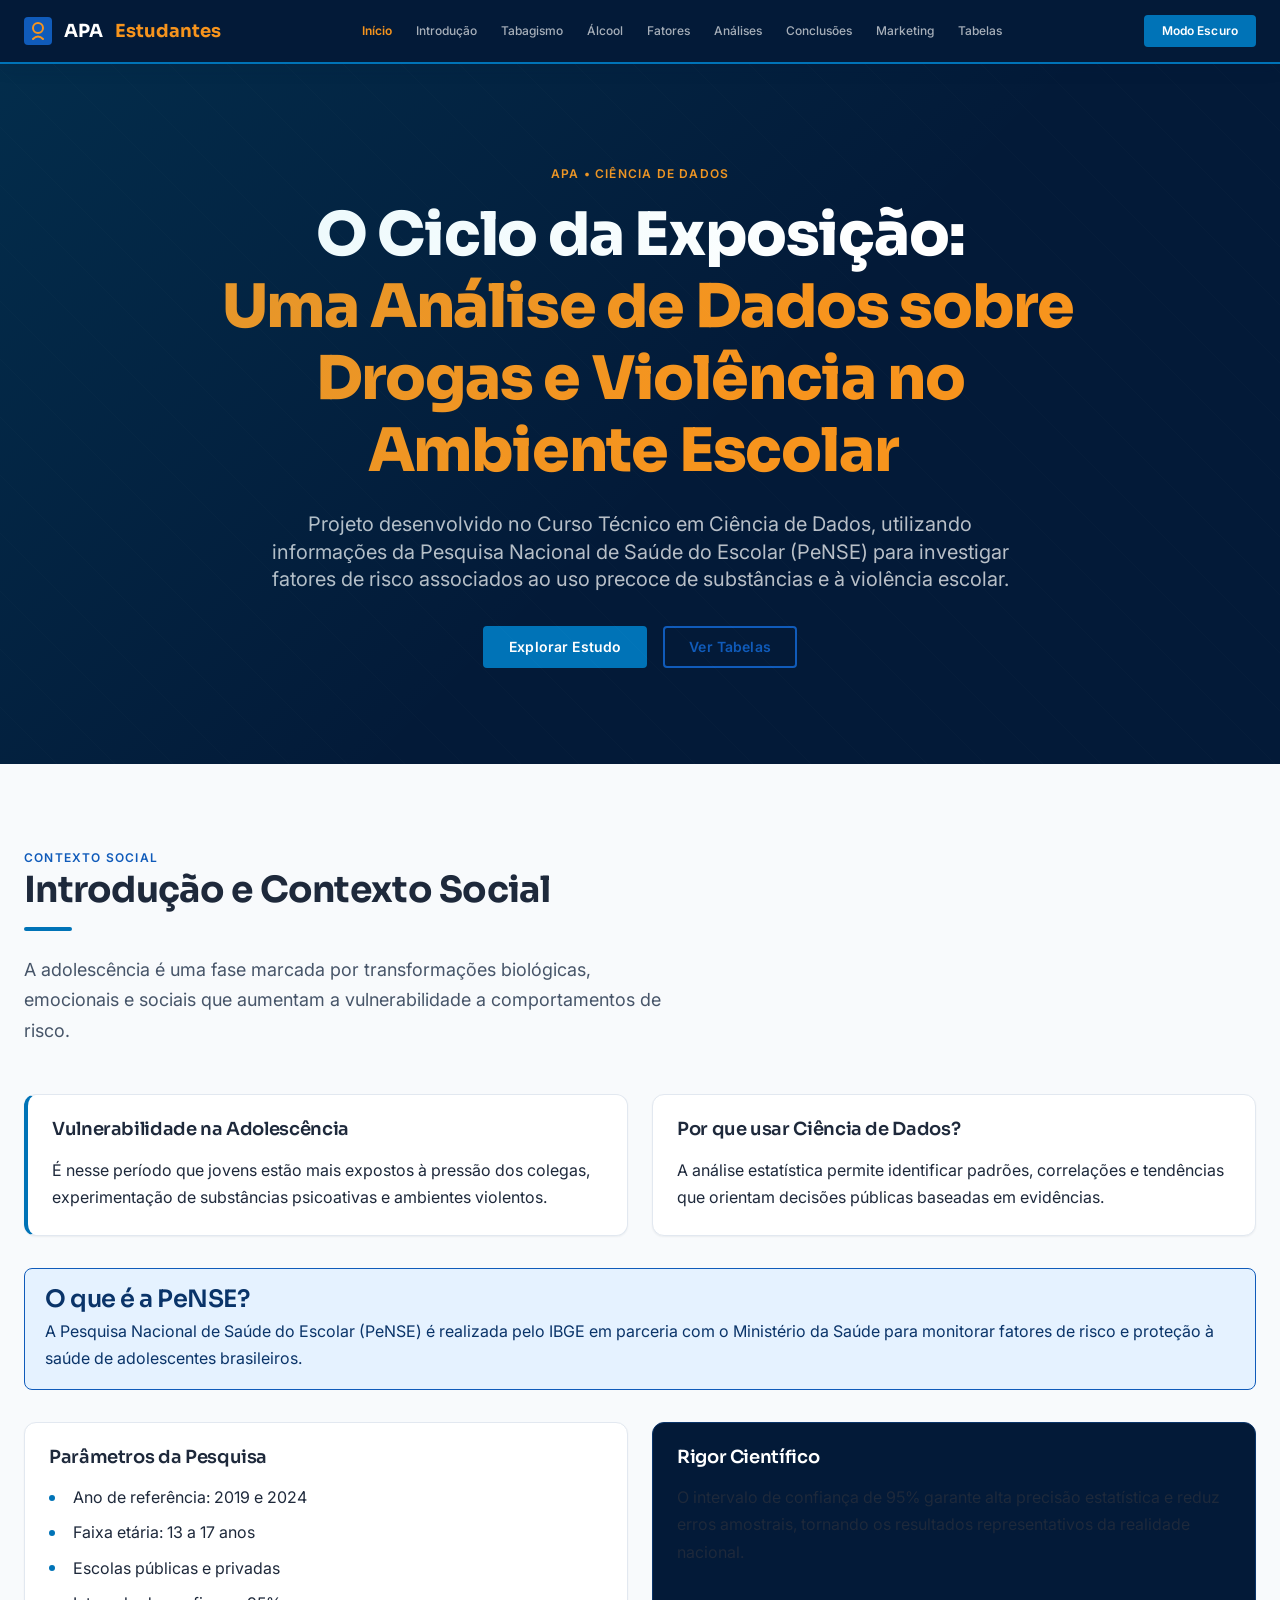
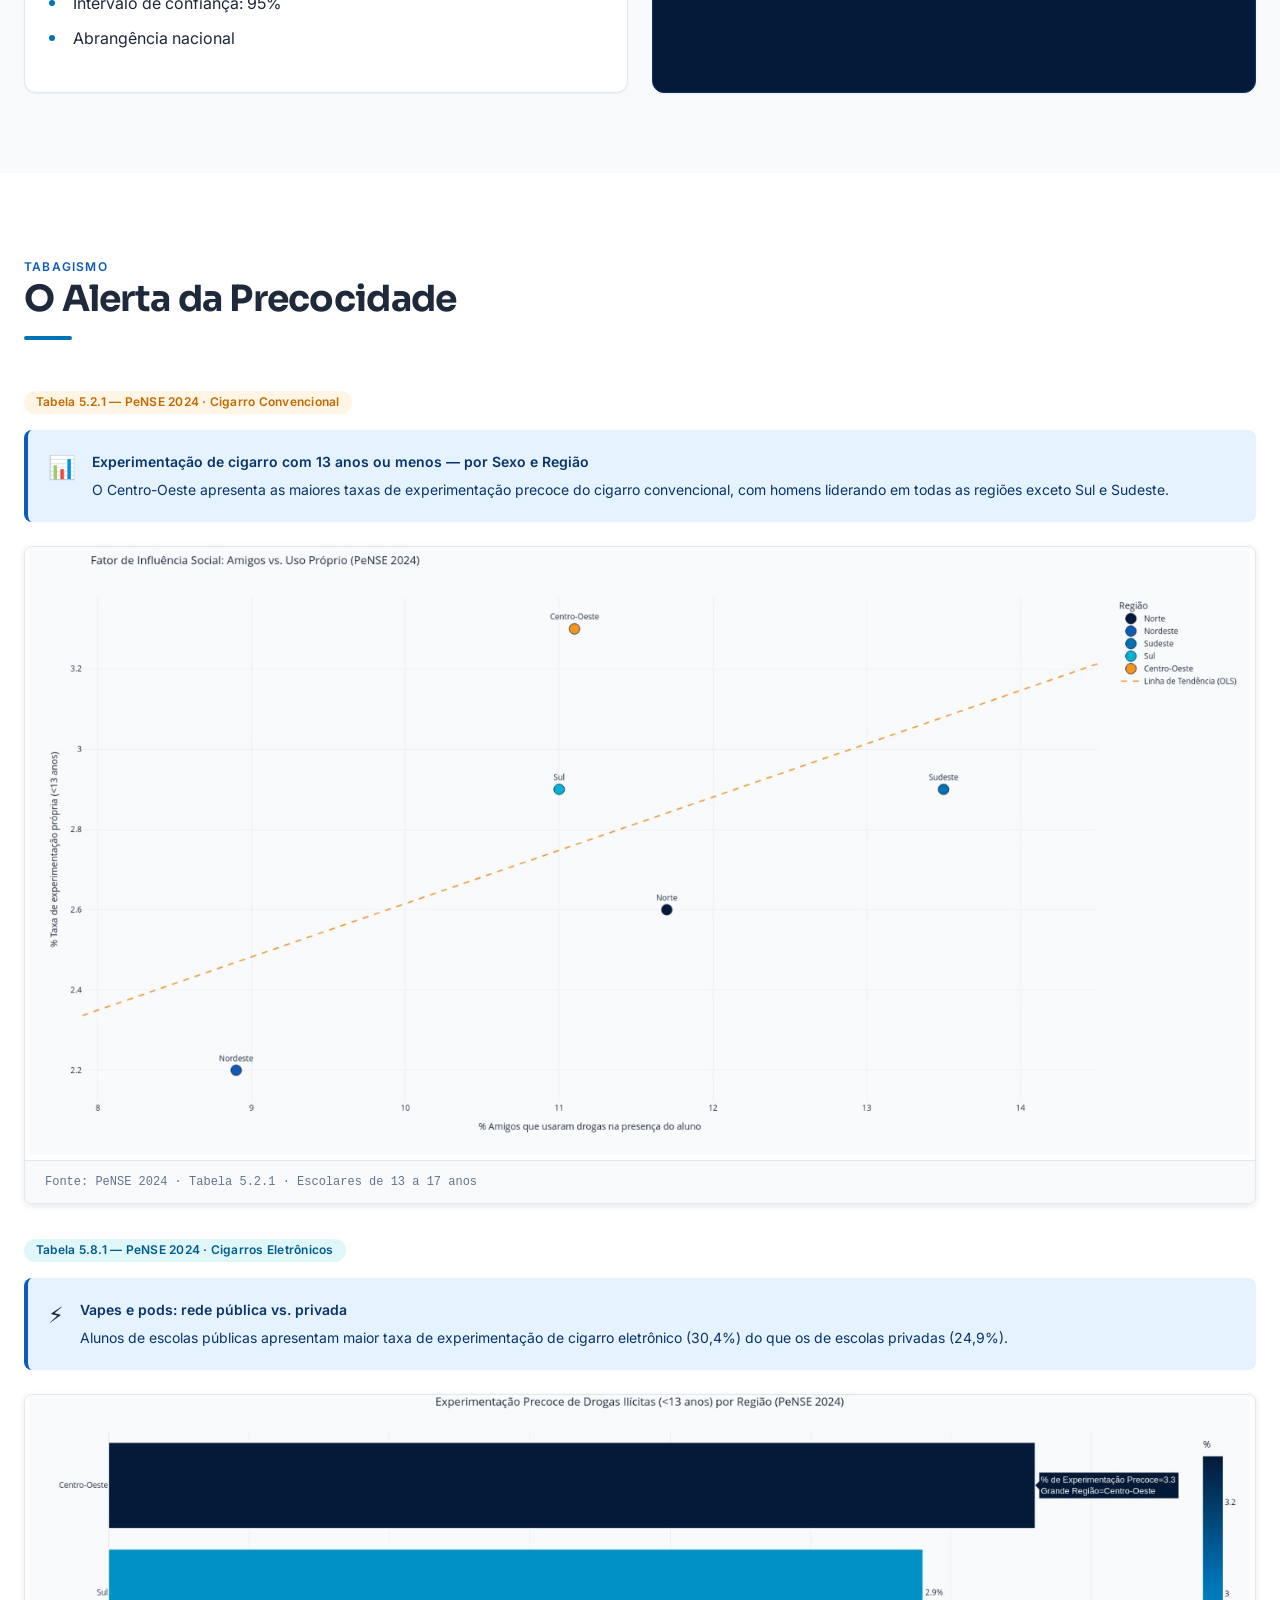
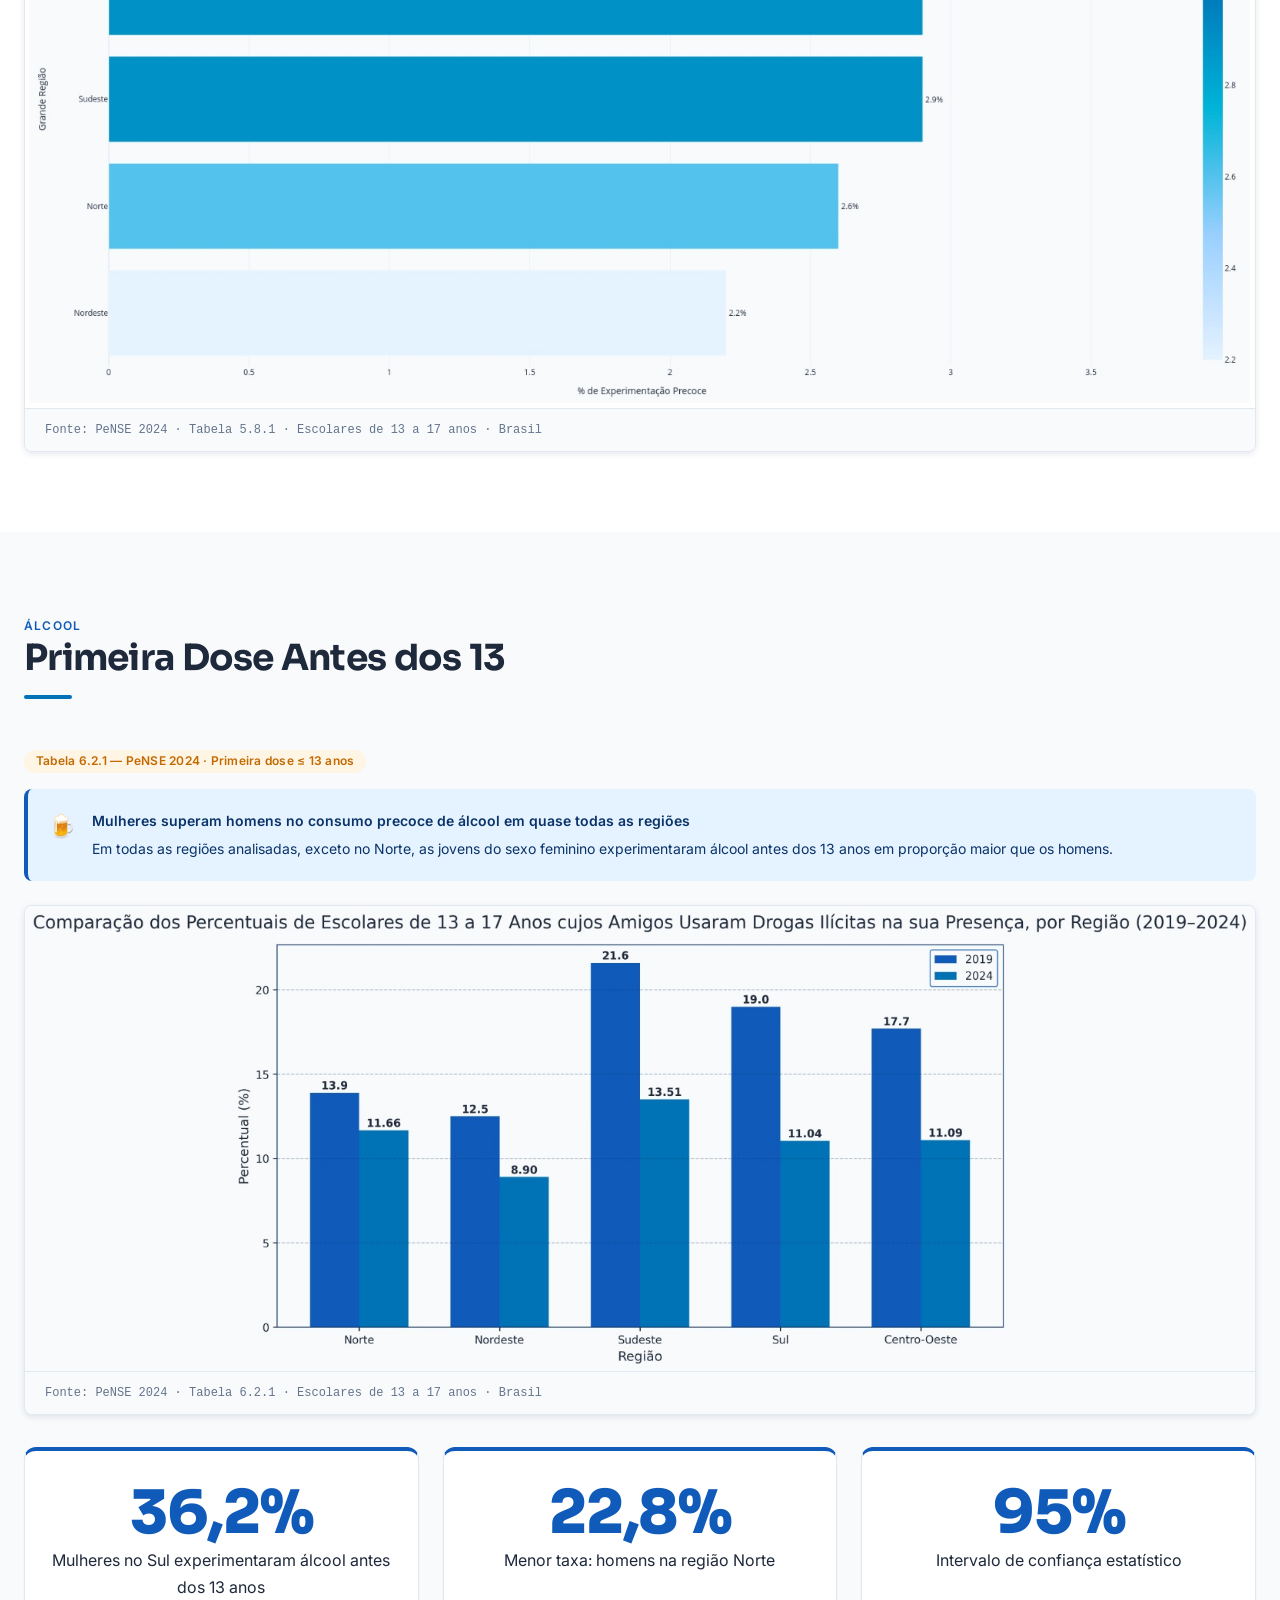
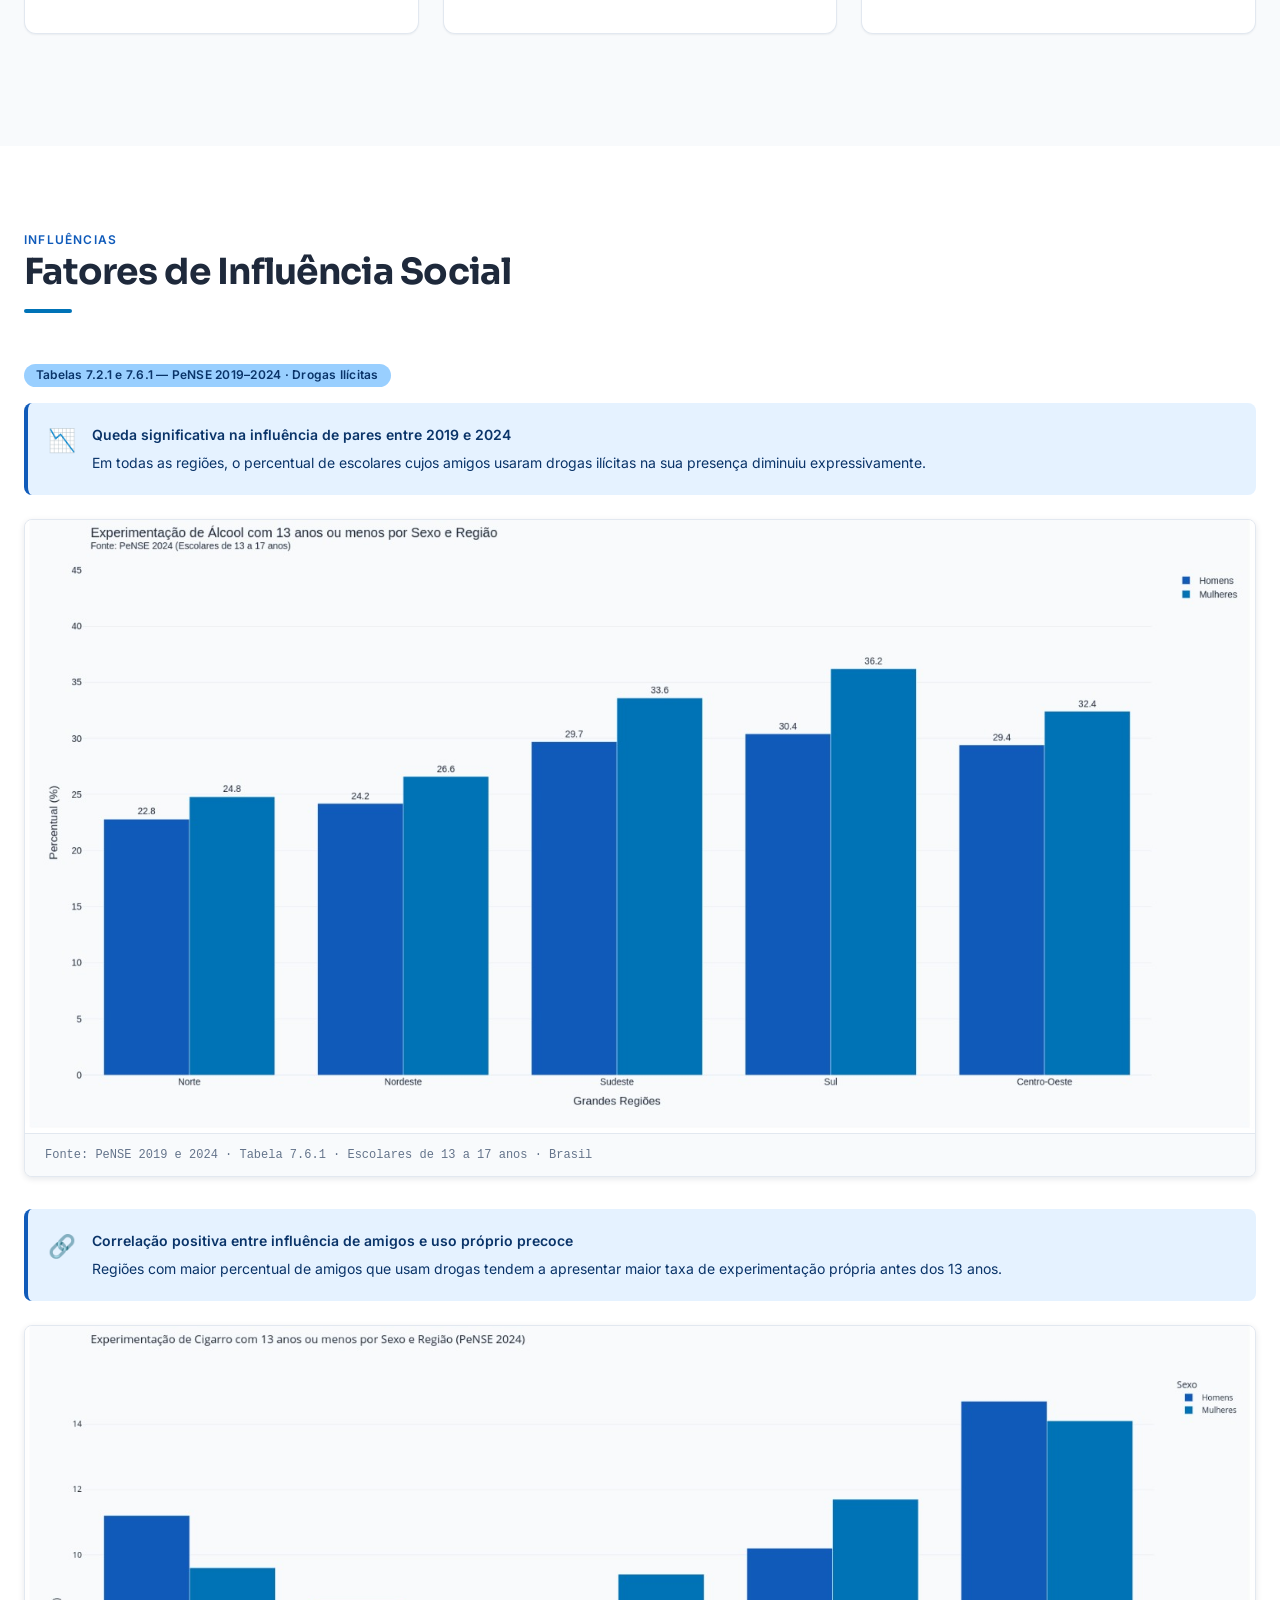
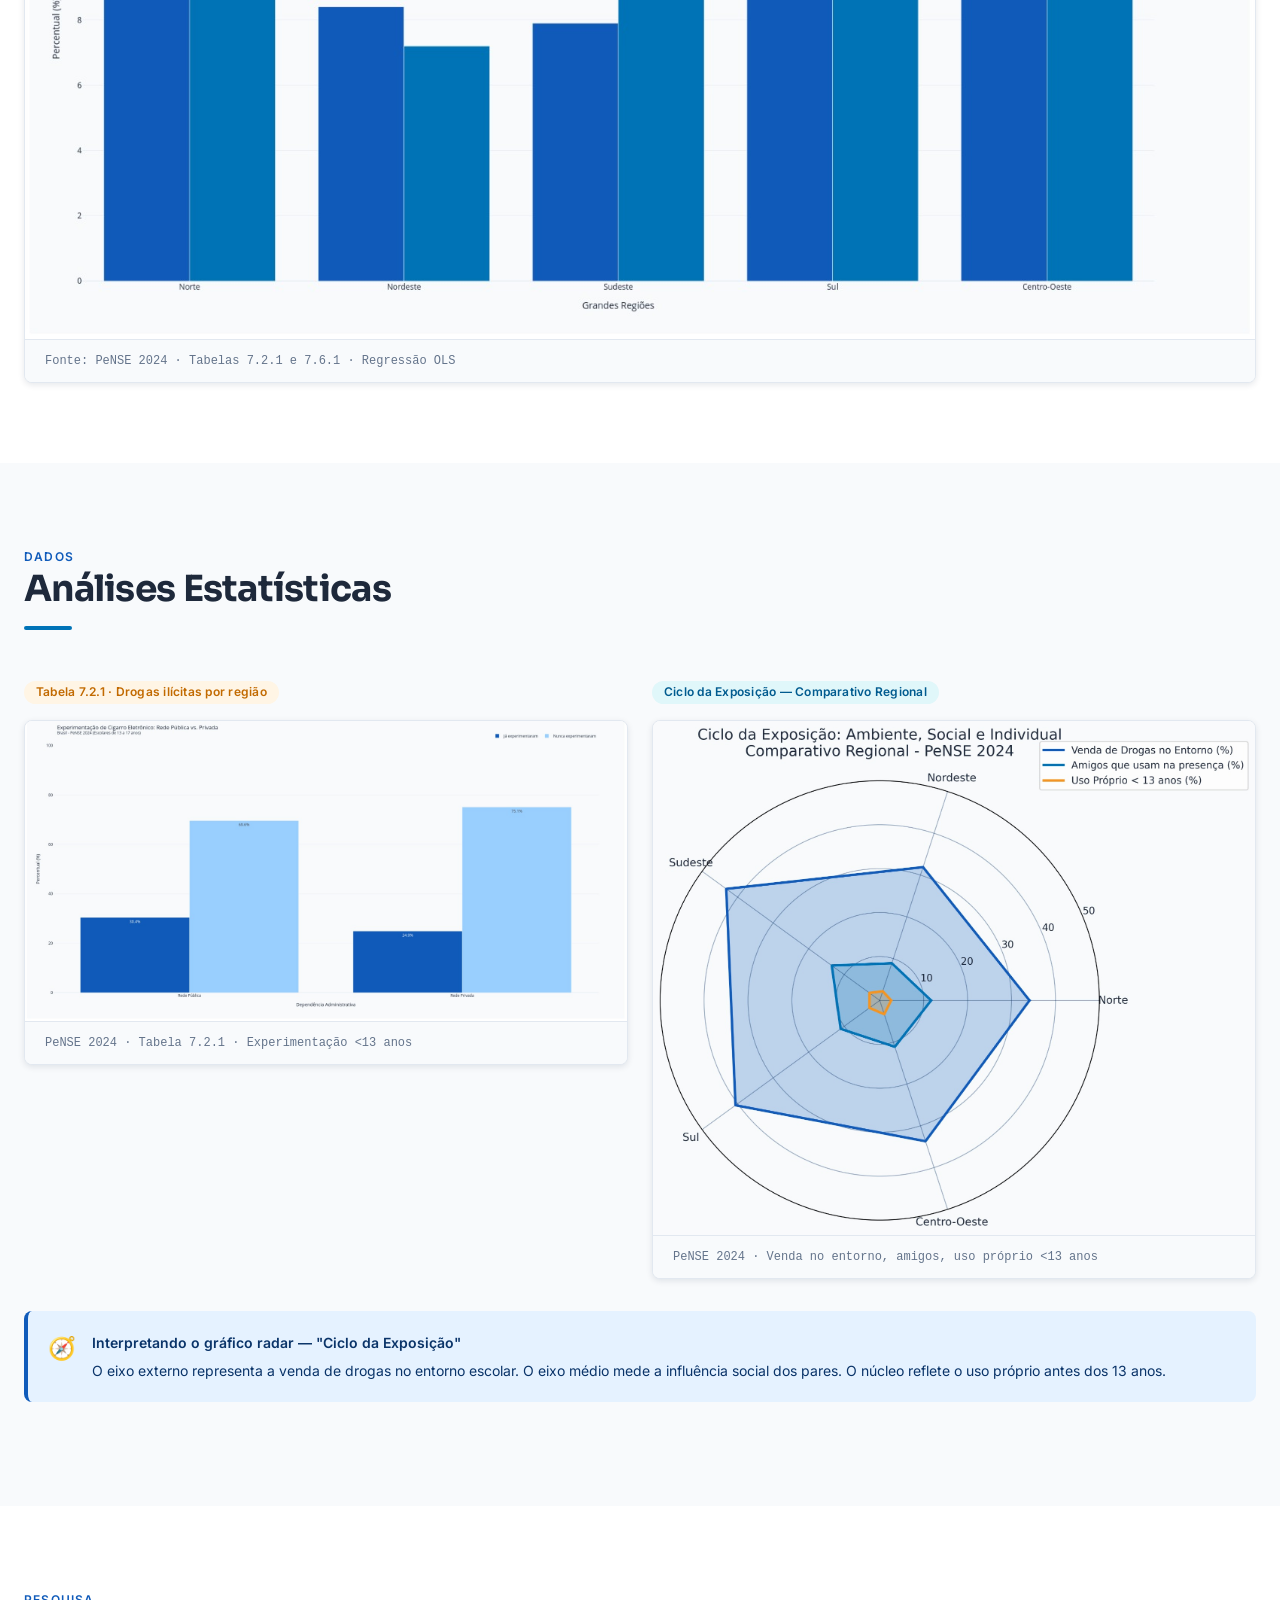
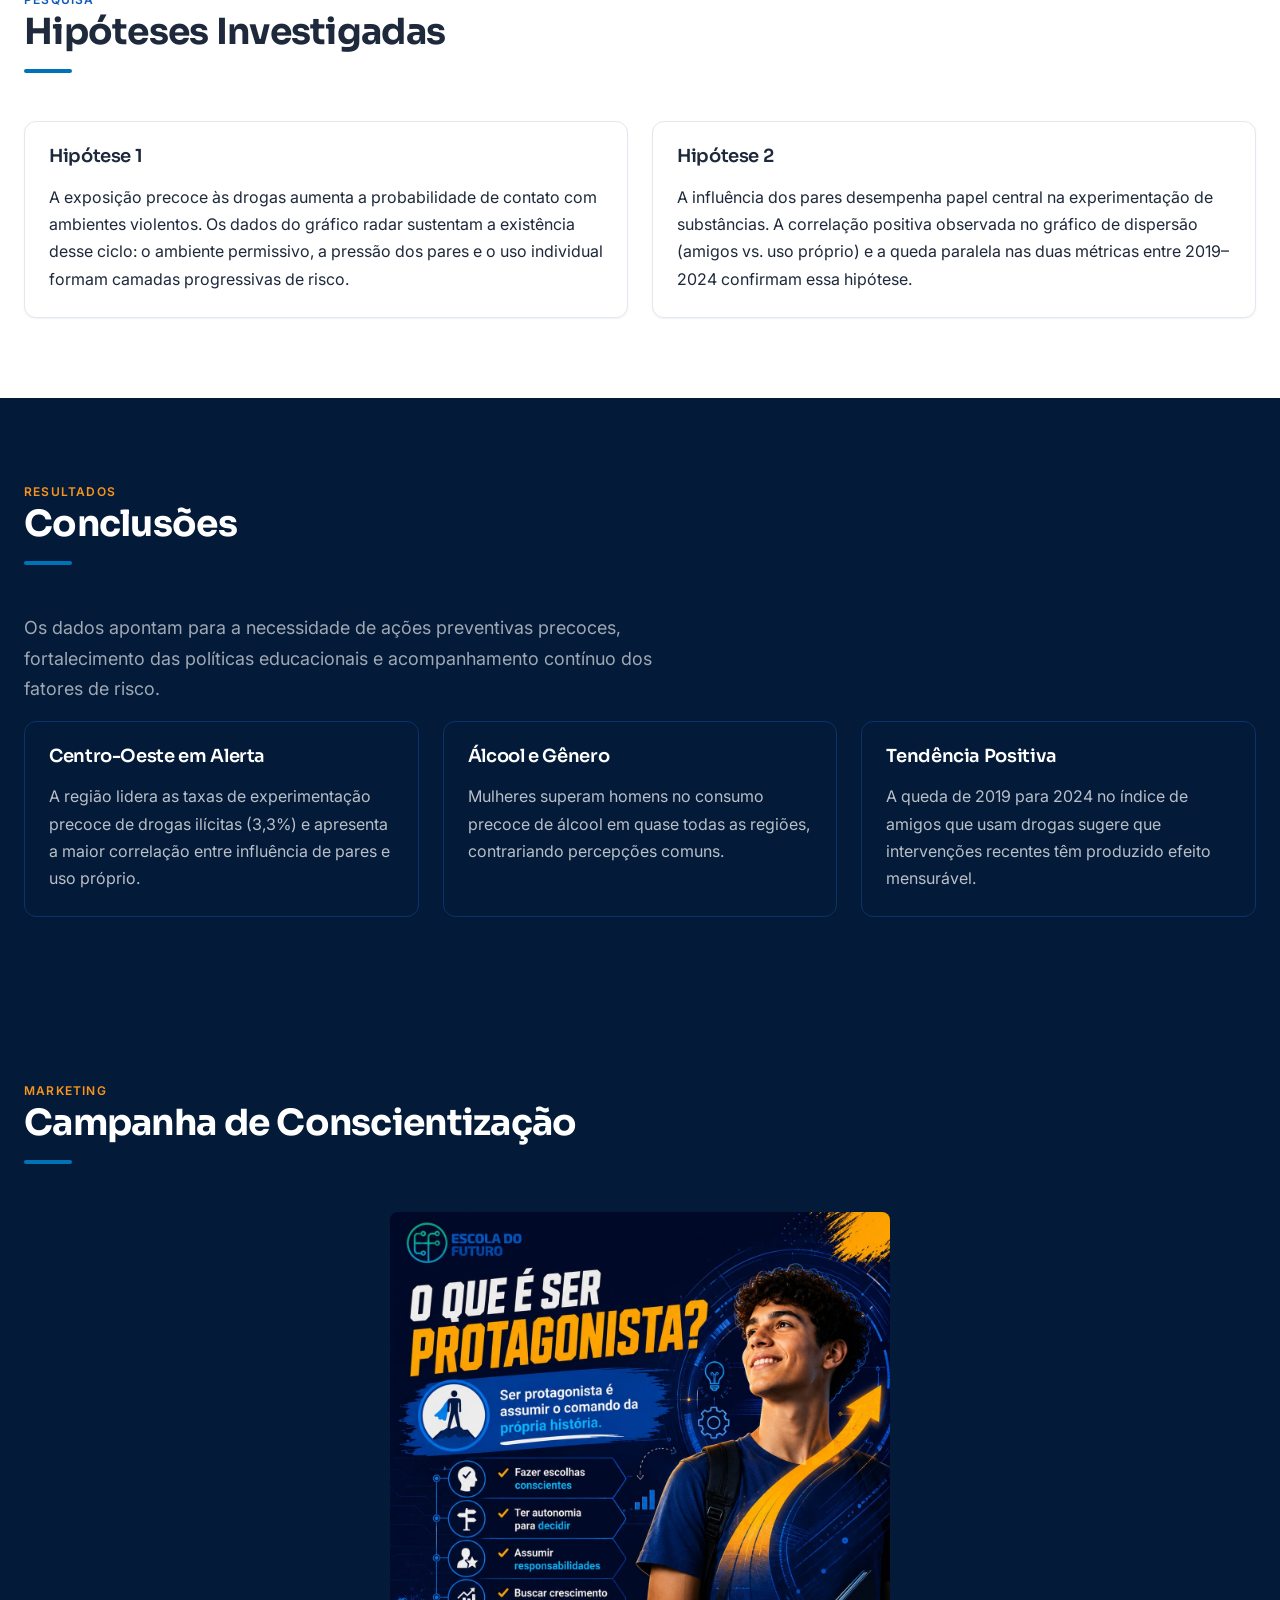
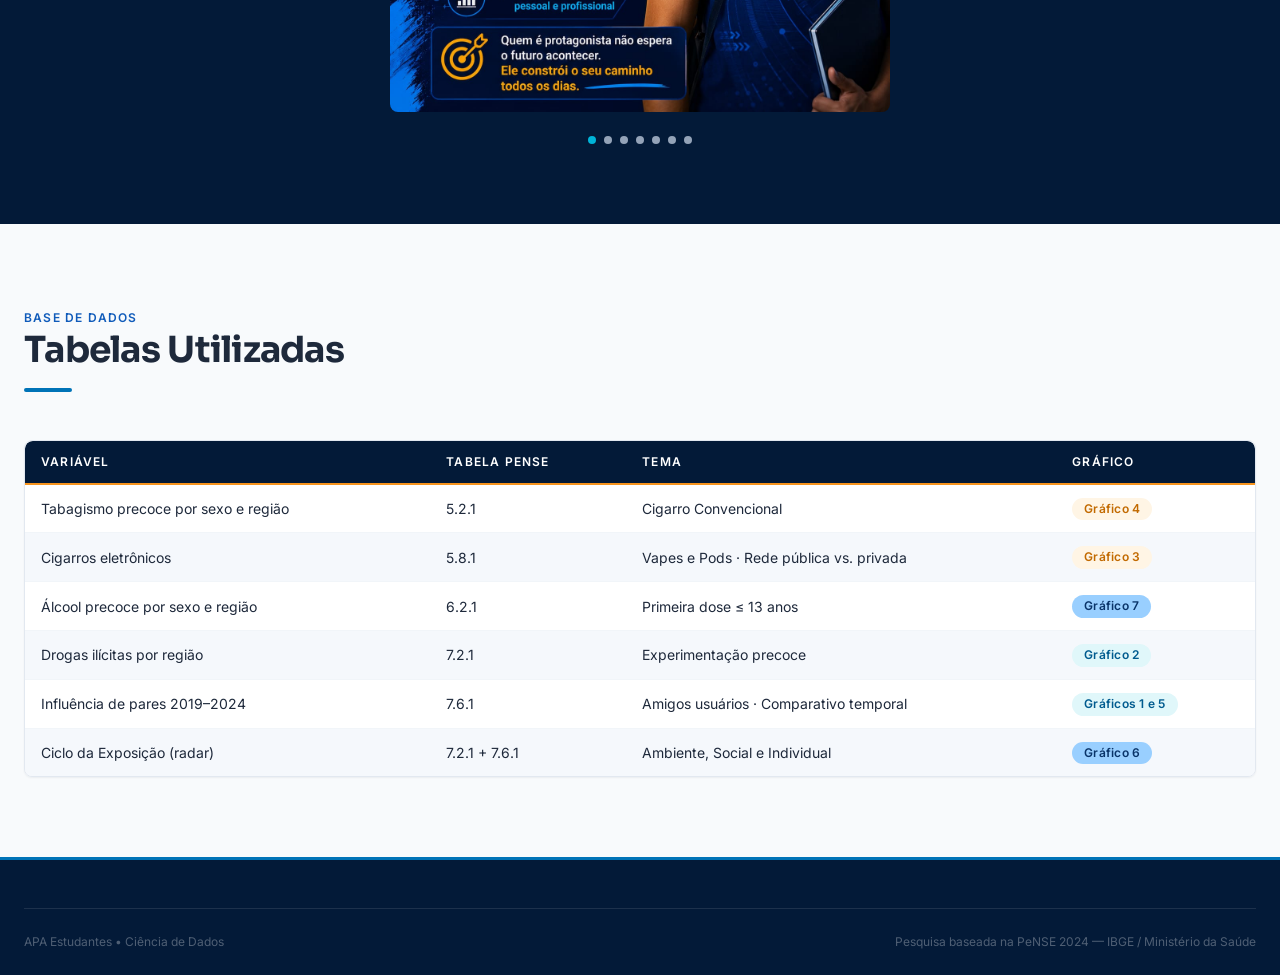
==== commit 3fdea6e3: "add: adicionando o conteúdo passado pelo professor André - Aqui também foram adicionados estilização" ====
--- a/index.html
+++ b/index.html
@@ -3,145 +3,119 @@
   <head>
     <meta charset="UTF-8" />
     <meta name="viewport" content="width=device-width, initial-scale=1.0" />
+    <title>APA Estudantes — Ciência de Dados</title>
     <link rel="preconnect" href="https://fonts.googleapis.com" />
     <link
       href="https://fonts.googleapis.com/css2?family=Inter:wght@300;400;500;600;700&family=IBM+Plex+Mono:wght@400;500&family=Sora:wght@600;700;800&display=swap"
       rel="stylesheet"
     />
     <link rel="stylesheet" href="style.css" />
-    <title>APA - Drogas Ilícitas nas Escolas Brasileiras</title>
   </head>
-
   <body>
     <header class="site-header">
-  <a href="#" class="site-header__logo">
-    <svg width="28" height="28" viewBox="0 0 28 28" fill="none">
-      <rect width="28" height="28" rx="4" fill="#105BBA" />
-      <circle
-        cx="14"
-        cy="11"
-        r="5"
-        stroke="#F7941D"
-        stroke-width="2"
-        fill="none"
-      />
-      <path
-        d="M9 22 Q14 17 19 22"
-        stroke="#F7941D"
-        stroke-width="2"
-        fill="none"
-        stroke-linecap="round"
-      />
-    </svg>
-    APA<span class="site-header__logo-accent"> Estudantes</span>
-  </a>
-
-  <!-- Desktop -->
-  <nav class="nav nav--desktop ">
-    <div class="nav__links">
-      <a href="#inicio" class="nav__link is-active">Início</a>
-      <a href="#introducao" class="nav__link">Introdução</a>
-      <a href="#justificativa" class="nav__link">Justificativa</a>
-      <a href="#fatores" class="nav__link">Fatores</a>
-      <a href="#analises" class="nav__link">Análises</a>
-      <a href="#hipoteses" class="nav__link">Hipóteses</a>
-      <a href="#conclusoes" class="nav__link">Conclusões</a>
-      <a href="#campanha" class="nav__link">Marketing</a>
-      <a href="#tabelas" class="nav__link">Tabelas</a>
+      <a href="#" class="site-header__logo">
+        <svg width="28" height="28" viewBox="0 0 28 28" fill="none">
+          <rect width="28" height="28" rx="4" fill="#105BBA" />
+          <circle
+            cx="14"
+            cy="11"
+            r="5"
+            stroke="#F7941D"
+            stroke-width="2"
+            fill="none"
+          />
+          <path
+            d="M9 22 Q14 17 19 22"
+            stroke="#F7941D"
+            stroke-width="2"
+            fill="none"
+            stroke-linecap="round"
+          />
+        </svg>
+        APA<span class="site-header__logo-accent"> Estudantes</span>
+      </a>
+
+      <!-- Desktop -->
+      <nav class="nav nav--desktop">
+        <div class="nav__links">
+          <a href="#inicio" class="nav__link is-active">Início</a>
+          <a href="#introducao" class="nav__link">Introdução</a>
+          <a href="#justificativa" class="nav__link">Tabagismo</a>
+          <a href="#alcool" class="nav__link">Álcool</a>
+          <a href="#fatores" class="nav__link">Fatores</a>
+          <a href="#analises" class="nav__link">Análises</a>
+          <a href="#conclusoes" class="nav__link">Conclusões</a>
+          <a href="#campanha" class="nav__link">Marketing</a>
+          <a href="#tabelas" class="nav__link">Tabelas</a>
+        </div>
+      </nav>
+
+      <button id="btn-dark" class="btn btn--accent btn--sm btn--desktop">
+        Modo Escuro
+      </button>
+
+      <!-- Hamburguer -->
+      <button class="nav__hamburguer" id="btn-hamburguer">
+        <span></span>
+        <span></span>
+        <span></span>
+      </button>
+    </header>
+
+    <!-- Menu Mobile -->
+    <div class="nav--mobile" id="nav-mobile">
+      <div class="nav--mobile__header">
+        <span class="nav--mobile__titulo">Menu</span>
+        <button class="nav--mobile__fechar" id="btn-fechar">&#10005;</button>
+      </div>
+      <nav class="nav--mobile__links">
+        <a href="#inicio" class="nav__link">Início</a>
+        <a href="#introducao" class="nav__link">Introdução</a>
+        <a href="#justificativa" class="nav__link">Tabagismo</a>
+        <a href="#alcool" class="nav__link">Álcool</a>
+        <a href="#fatores" class="nav__link">Fatores</a>
+        <a href="#analises" class="nav__link">Análises</a>
+        <a href="#conclusoes" class="nav__link">Conclusões</a>
+        <a href="#campanha" class="nav__link">Marketing</a>
+        <a href="#tabelas" class="nav__link">Tabelas</a>
+      </nav>
+      <button id="btn-dark-mobile" class="btn btn--accent btn--sm">
+        Modo Escuro
+      </button>
     </div>
-  </nav>
-
-  <button id="btn-dark" class="btn btn--accent btn--sm btn--desktop">Modo Escuro</button>
-
-  <!-- Hamburguer -->
-  <button class="nav__hamburguer" id="btn-hamburguer">
-    <span></span>
-    <span></span>
-    <span></span>
-  </button>
-</header>
-
-<!-- Menu Mobile (fora do header, dentro do body) -->
-<div class="nav--mobile" id="nav-mobile">
-  <div class="nav--mobile__header">
-    <span class="nav--mobile__titulo">Menu</span>
-    <button class="nav--mobile__fechar" id="btn-fechar">&#10005;</button>
-  </div>
-  <nav class="nav--mobile__links">
-    <a href="#inicio" class="nav__link">Início</a>
-    <a href="#introducao" class="nav__link">Introdução</a>
-    <a href="#justificativa" class="nav__link">Justificativa</a>
-    <a href="#fatores" class="nav__link">Fatores</a>
-    <a href="#analises" class="nav__link">Análises</a>
-    <a href="#hipoteses" class="nav__link">Hipóteses</a>
-    <a href="#conclusoes" class="nav__link">Conclusões</a>
-    <a href="#campanha" class="nav__link">Marketing</a>
-    <a href="#tabelas" class="nav__link">Tabelas</a>
-  </nav>
-  <button id="btn-dark-mobile" class="btn btn--accent btn--sm">Modo Escuro</button>
-</div>
-
-    <!-- Menu Mobile -->
-  <div class="nav--mobile" id="nav-mobile">
-    <div class="nav--mobile__header">
-      <button id="btn-dark-mobile" class="btn btn--accent btn--sm">Modo Escuro</button>
-      <button class="nav--mobile__fechar" id="btn-fechar">&#10005;</button>
-    </div>
-    <nav class="nav--mobile__links">
-      <a href="#inicio" class="nav__link">Início</a>
-      <a href="#introducao" class="nav__link">Introdução</a>
-      <a href="#justificativa" class="nav__link">Justificativa</a>
-      <a href="#fatores" class="nav__link">Fatores</a>
-      <a href="#analises" class="nav__link">Análises</a>
-      <a href="#hipoteses" class="nav__link">Hipóteses</a>
-      <a href="#conclusoes" class="nav__link">Conclusões</a>
-      <a href="#campanha" class="nav__link">Marketing</a>
-      <a href="#tabelas" class="nav__link">Tabelas</a>
-    </nav>
-  </div>
-</header>
 
     <!-- HERO -->
-
     <section id="inicio" class="hero">
       <div class="container container--md text-center">
-        <span class="hero__eyebrow"> APA • Ciência de Dados </span>
-
+        <span class="hero__eyebrow">APA • Ciência de Dados</span>
         <h1 class="hero__title">
-          O Ciclo da Exposição:
-          <br />
-          <mark>
-            Uma Análise de Dados sobre Drogas e Violência no Ambiente Escolar
-          </mark>
+          O Ciclo da Exposição:<br />
+          <mark
+            >Uma Análise de Dados sobre Drogas e Violência no Ambiente
+            Escolar</mark
+          >
         </h1>
-
         <p class="hero__lead">
           Projeto desenvolvido no Curso Técnico em Ciência de Dados, utilizando
           informações da Pesquisa Nacional de Saúde do Escolar (PeNSE) para
           investigar fatores de risco associados ao uso precoce de substâncias e
           à violência escolar.
         </p>
-
         <div class="hero__actions">
-          <a href="#introducao" class="btn btn--accent"> Explorar Estudo </a>
-
-          <a href="#tabelas" class="btn btn--secondary"> Ver Tabelas </a>
+          <a href="#introducao" class="btn btn--accent">Explorar Estudo</a>
+          <a href="#tabelas" class="btn btn--secondary">Ver Tabelas</a>
         </div>
       </div>
     </section>
 
     <main>
       <!-- INTRODUÇÃO -->
-
       <section id="introducao" class="section oculto">
         <div class="container">
           <div class="section__header">
-            <span class="section__eyebrow"> Contexto Social </span>
-
+            <span class="section__eyebrow">Contexto Social</span>
             <h2 class="section__title">Introdução e Contexto Social</h2>
-
-            <div class="section-divider"></div>
-
+            <div class="section-divider"></div>
             <p class="section__lead">
               A adolescência é uma fase marcada por transformações biológicas,
               emocionais e sociais que aumentam a vulnerabilidade a
@@ -149,13 +123,12 @@
             </p>
           </div>
 
-          <div class="grid grid--2">
+          <div class="grid grid--2 mb-8">
             <div class="card card--accent">
               <div class="card__body">
                 <h4 class="card__title mb-4">
                   Vulnerabilidade na Adolescência
                 </h4>
-
                 <p>
                   É nesse período que jovens estão mais expostos à pressão dos
                   colegas, experimentação de substâncias psicoativas e ambientes
@@ -163,11 +136,9 @@
                 </p>
               </div>
             </div>
-
             <div class="card">
               <div class="card__body">
                 <h4 class="card__title mb-4">Por que usar Ciência de Dados?</h4>
-
                 <p>
                   A análise estatística permite identificar padrões, correlações
                   e tendências que orientam decisões públicas baseadas em
@@ -176,25 +147,10 @@
               </div>
             </div>
           </div>
-        </div>
-      </section>
-
-      <!-- METODOLOGIA -->
-
-      <section class="section section--alt">
-        <div class="container">
-          <div class="section__header">
-            <span class="section__eyebrow"> Metodologia </span>
-
-            <h2 class="section__title">Metodologia e Fonte de Dados</h2>
-
-            <div class="section-divider"></div>
-          </div>
 
           <div class="alert alert--info mb-8">
             <div>
               <h4 class="alert__title">O que é a PeNSE?</h4>
-
               <p>
                 A Pesquisa Nacional de Saúde do Escolar (PeNSE) é realizada pelo
                 IBGE em parceria com o Ministério da Saúde para monitorar
@@ -206,6 +162,7 @@
           <div class="grid grid--2">
             <div class="card">
               <div class="card__body">
+                <h4 class="card__title mb-4">Parâmetros da Pesquisa</h4>
                 <ul>
                   <li>Ano de referência: 2019 e 2024</li>
                   <li>Faixa etária: 13 a 17 anos</li>
@@ -215,138 +172,281 @@
                 </ul>
               </div>
             </div>
-
             <div class="card card--dark">
               <div class="card__body">
                 <h4 class="card__title mb-4">Rigor Científico</h4>
-
                 <p>
                   O intervalo de confiança de 95% garante alta precisão
-                  estatística e reduz erros amostrais.
-                </p>
-              </div>
-            </div>
-          </div>
-        </div>
-      </section>
-
-      <!-- JUSTIFICATIVA -->
-
-      <section id="justificativa" class="section oculto">
-        <div class="container">
-          <div class="section__header">
-            <span class="section__eyebrow"> Tabagismo </span>
-
+                  estatística e reduz erros amostrais, tornando os resultados
+                  representativos da realidade nacional.
+                </p>
+              </div>
+            </div>
+          </div>
+        </div>
+      </section>
+
+      <!-- TABAGISMO -->
+      <section id="justificativa" class="section section--alt oculto">
+        <div class="container">
+          <div class="section__header">
+            <span class="section__eyebrow">Tabagismo</span>
             <h2 class="section__title">O Alerta da Precocidade</h2>
-
-            <div class="section-divider"></div>
-          </div>
-
-          <span class="badge badge--amber mb-4">
-            Tabela 5.2.1 — PeNSE 2024
-          </span>
-
-          <div class="card">
-            <div class="card__body">
-              <p>
-                A experimentação precoce do cigarro revela padrões preocupantes
-                de exposição ao tabaco entre adolescentes.
-              </p>
-
-              <div class="skeleton" style="height: 300px"></div>
-            </div>
-          </div>
-        </div>
-      </section>
-
-      <!-- FATORES -->
-
-      <section id="fatores" class="section oculto">
-        <div class="container">
-          <div class="section__header">
-            <span class="section__eyebrow"> Influências </span>
-
-            <h2 class="section__title">Fatores de Influência</h2>
-
-            <div class="section-divider"></div>
-          </div>
-
-          <div class="grid grid--3">
+            <div class="section-divider"></div>
+          </div>
+
+          <span class="badge badge--amber mb-4"
+            >Tabela 5.2.1 — PeNSE 2024 · Cigarro Convencional</span
+          >
+
+          <div class="insight mb-6">
+            <span class="insight__icon">📊</span>
+            <div class="insight__body">
+              <strong
+                >Experimentação de cigarro com 13 anos ou menos — por Sexo e
+                Região</strong
+              >
+              O Centro-Oeste apresenta as maiores taxas de experimentação
+              precoce do cigarro convencional, com homens liderando em todas as
+              regiões exceto Sul e Sudeste.
+            </div>
+          </div>
+
+          <div class="chart-wrap mb-8">
+            <img
+              src="assets/graficos/grafico4.jpeg"
+              alt="Gráfico: Experimentação de Cigarro com 13 anos ou menos por Sexo e Região"
+            />
+            <div class="chart-caption">
+              Fonte: PeNSE 2024 · Tabela 5.2.1 · Escolares de 13 a 17 anos
+            </div>
+          </div>
+
+          <span class="badge badge--cyan mb-4"
+            >Tabela 5.8.1 — PeNSE 2024 · Cigarros Eletrônicos</span
+          >
+
+          <div class="insight mb-6">
+            <span class="insight__icon">⚡</span>
+            <div class="insight__body">
+              <strong>Vapes e pods: rede pública vs. privada</strong>
+              Alunos de escolas públicas apresentam maior taxa de experimentação
+              de cigarro eletrônico (30,4%) do que os de escolas privadas
+              (24,9%).
+            </div>
+          </div>
+
+          <div class="chart-wrap">
+            <img
+              src="assets/graficos/grafico3.jpeg"
+              alt="Gráfico: Experimentação de Cigarro Eletrônico — Rede Pública vs. Privada"
+            />
+            <div class="chart-caption">
+              Fonte: PeNSE 2024 · Tabela 5.8.1 · Escolares de 13 a 17 anos ·
+              Brasil
+            </div>
+          </div>
+        </div>
+      </section>
+
+      <!-- ÁLCOOL -->
+      <section id="alcool" class="section oculto">
+        <div class="container">
+          <div class="section__header">
+            <span class="section__eyebrow">Álcool</span>
+            <h2 class="section__title">Primeira Dose Antes dos 13</h2>
+            <div class="section-divider"></div>
+          </div>
+
+          <span class="badge badge--amber mb-4"
+            >Tabela 6.2.1 — PeNSE 2024 · Primeira dose ≤ 13 anos</span
+          >
+
+          <div class="insight mb-6">
+            <span class="insight__icon">🍺</span>
+            <div class="insight__body">
+              <strong
+                >Mulheres superam homens no consumo precoce de álcool em quase
+                todas as regiões</strong
+              >
+              Em todas as regiões analisadas, exceto no Norte, as jovens do sexo
+              feminino experimentaram álcool antes dos 13 anos em proporção
+              maior que os homens.
+            </div>
+          </div>
+
+          <div class="chart-wrap mb-8">
+            <img
+              src="assets/graficos/grafico7.jpeg"
+              alt="Gráfico: Experimentação de Álcool com 13 anos ou menos por Sexo e Região"
+            />
+            <div class="chart-caption">
+              Fonte: PeNSE 2024 · Tabela 6.2.1 · Escolares de 13 a 17 anos ·
+              Brasil
+            </div>
+          </div>
+
+          <div class="stat-row">
             <div class="card card--stat">
-              <span class="stat">31,7%</span>
-              <p>Escolas privadas</p>
-            </div>
-
+              <span class="stat">36,2%</span>
+              <p>Mulheres no Sul experimentaram álcool antes dos 13 anos</p>
+            </div>
             <div class="card card--stat">
-              <span class="stat">22,4%</span>
-              <p>Escolas públicas</p>
-            </div>
-
+              <span class="stat">22,8%</span>
+              <p>Menor taxa: homens na região Norte</p>
+            </div>
             <div class="card card--stat">
               <span class="stat">95%</span>
-              <p>Confiabilidade</p>
-            </div>
-          </div>
-        </div>
-      </section>
-
-      <!-- ANALISES -->
-
+              <p>Intervalo de confiança estatístico</p>
+            </div>
+          </div>
+        </div>
+      </section>
+
+      <!-- FATORES -->
+      <section id="fatores" class="section section--alt oculto">
+        <div class="container">
+          <div class="section__header">
+            <span class="section__eyebrow">Influências</span>
+            <h2 class="section__title">Fatores de Influência Social</h2>
+            <div class="section-divider"></div>
+          </div>
+
+          <span class="badge badge--blue mb-4"
+            >Tabelas 7.2.1 e 7.6.1 — PeNSE 2019–2024 · Drogas Ilícitas</span
+          >
+
+          <div class="insight mb-6">
+            <span class="insight__icon">📉</span>
+            <div class="insight__body">
+              <strong
+                >Queda significativa na influência de pares entre 2019 e
+                2024</strong
+              >
+              Em todas as regiões, o percentual de escolares cujos amigos usaram
+              drogas ilícitas na sua presença diminuiu expressivamente.
+            </div>
+          </div>
+
+          <div class="chart-wrap mb-8">
+            <img
+              src="assets/graficos/grafico5.jpeg"
+              alt="Comparação 2019–2024: Influência de Pares por Região"
+            />
+            <div class="chart-caption">
+              Fonte: PeNSE 2019 e 2024 · Tabela 7.6.1 · Escolares de 13 a 17
+              anos · Brasil
+            </div>
+          </div>
+
+          <div class="insight mb-6">
+            <span class="insight__icon">🔗</span>
+            <div class="insight__body">
+              <strong
+                >Correlação positiva entre influência de amigos e uso próprio
+                precoce</strong
+              >
+              Regiões com maior percentual de amigos que usam drogas tendem a
+              apresentar maior taxa de experimentação própria antes dos 13 anos.
+            </div>
+          </div>
+
+          <div class="chart-wrap">
+            <img
+              src="assets/graficos/grafico1.jpeg"
+              alt="Dispersão: Fator de Influência Social — Amigos vs. Uso Próprio por Região"
+            />
+            <div class="chart-caption">
+              Fonte: PeNSE 2024 · Tabelas 7.2.1 e 7.6.1 · Regressão OLS
+            </div>
+          </div>
+        </div>
+      </section>
+
+      <!-- ANÁLISES -->
       <section id="analises" class="section oculto">
         <div class="container">
           <div class="section__header">
-            <span class="section__eyebrow"> Dados </span>
-
+            <span class="section__eyebrow">Dados</span>
             <h2 class="section__title">Análises Estatísticas</h2>
-
-            <div class="section-divider"></div>
-          </div>
-
-          <div class="card">
-            <div class="card__header">
-              <h3 class="card__title">
-                Relação entre Drogas e Violência Escolar
-              </h3>
-            </div>
-
-            <div class="card__body">
-              <div class="skeleton" style="height: 400px"></div>
+            <div class="section-divider"></div>
+          </div>
+
+          <div class="chart-grid chart-grid--2 mb-8">
+            <div>
+              <span class="badge badge--amber mb-4"
+                >Tabela 7.2.1 · Drogas ilícitas por região</span
+              >
+              <div class="chart-wrap">
+                <img
+                  src="assets/graficos/grafico2.jpeg"
+                  alt="Experimentação Precoce de Drogas Ilícitas por Região"
+                />
+                <div class="chart-caption">
+                  PeNSE 2024 · Tabela 7.2.1 · Experimentação &lt;13 anos
+                </div>
+              </div>
+            </div>
+            <div>
+              <span class="badge badge--cyan mb-4"
+                >Ciclo da Exposição — Comparativo Regional</span
+              >
+              <div class="chart-wrap">
+                <img
+                  src="assets/graficos/grafico6.jpeg"
+                  alt="Gráfico radar: Ciclo da Exposição por Região"
+                />
+                <div class="chart-caption">
+                  PeNSE 2024 · Venda no entorno, amigos, uso próprio &lt;13 anos
+                </div>
+              </div>
+            </div>
+          </div>
+
+          <div class="insight">
+            <span class="insight__icon">🧭</span>
+            <div class="insight__body">
+              <strong
+                >Interpretando o gráfico radar — "Ciclo da Exposição"</strong
+              >
+              O eixo externo representa a venda de drogas no entorno escolar. O
+              eixo médio mede a influência social dos pares. O núcleo reflete o
+              uso próprio antes dos 13 anos.
             </div>
           </div>
         </div>
       </section>
 
       <!-- HIPÓTESES -->
-
-      <section id="hipoteses" class="section oculto">
-        <div class="container">
-          <div class="section__header">
-            <span class="section__eyebrow"> Pesquisa </span>
-
+      <section class="section section--alt oculto">
+        <div class="container">
+          <div class="section__header">
+            <span class="section__eyebrow">Pesquisa</span>
             <h2 class="section__title">Hipóteses Investigadas</h2>
-
-            <div class="section-divider"></div>
-          </div>
-
+            <div class="section-divider"></div>
+          </div>
           <div class="grid grid--2">
             <div class="card">
               <div class="card__body">
                 <h4 class="card__title mb-4">Hipótese 1</h4>
-
                 <p>
                   A exposição precoce às drogas aumenta a probabilidade de
-                  contato com ambientes violentos.
-                </p>
-              </div>
-            </div>
-
+                  contato com ambientes violentos. Os dados do gráfico radar
+                  sustentam a existência desse ciclo: o ambiente permissivo, a
+                  pressão dos pares e o uso individual formam camadas
+                  progressivas de risco.
+                </p>
+              </div>
+            </div>
             <div class="card">
               <div class="card__body">
                 <h4 class="card__title mb-4">Hipótese 2</h4>
-
                 <p>
                   A influência dos pares desempenha papel central na
-                  experimentação de substâncias.
+                  experimentação de substâncias. A correlação positiva observada
+                  no gráfico de dispersão (amigos vs. uso próprio) e a queda
+                  paralela nas duas métricas entre 2019–2024 confirmam essa
+                  hipótese.
                 </p>
               </div>
             </div>
@@ -355,38 +455,60 @@
       </section>
 
       <!-- CONCLUSÕES -->
-
       <section id="conclusoes" class="section section--dark oculto">
         <div class="container">
           <div class="section__header">
-            <span class="section__eyebrow"> Resultados </span>
-
+            <span class="section__eyebrow">Resultados</span>
             <h2 class="section__title">Conclusões</h2>
-
-            <div class="section-divider"></div>
-          </div>
-
+            <div class="section-divider"></div>
+          </div>
           <p class="section__lead">
             Os dados apontam para a necessidade de ações preventivas precoces,
             fortalecimento das políticas educacionais e acompanhamento contínuo
             dos fatores de risco.
           </p>
-        </div>
-      </section>
-
-      <!-- SEÇÃO 4: Campanha de Marketing -->
+          <div class="grid grid--3 mt-6">
+            <div class="card card--dark">
+              <div class="card__body">
+                <h4 class="card__title mb-4">Centro-Oeste em Alerta</h4>
+                <p>
+                  A região lidera as taxas de experimentação precoce de drogas
+                  ilícitas (3,3%) e apresenta a maior correlação entre
+                  influência de pares e uso próprio.
+                </p>
+              </div>
+            </div>
+            <div class="card card--dark">
+              <div class="card__body">
+                <h4 class="card__title mb-4">Álcool e Gênero</h4>
+                <p>
+                  Mulheres superam homens no consumo precoce de álcool em quase
+                  todas as regiões, contrariando percepções comuns.
+                </p>
+              </div>
+            </div>
+            <div class="card card--dark">
+              <div class="card__body">
+                <h4 class="card__title mb-4">Tendência Positiva</h4>
+                <p>
+                  A queda de 2019 para 2024 no índice de amigos que usam drogas
+                  sugere que intervenções recentes têm produzido efeito
+                  mensurável.
+                </p>
+              </div>
+            </div>
+          </div>
+        </div>
+      </section>
+
+      <!-- CAMPANHA DE MARKETING -->
       <section id="campanha" class="section section--dark oculto">
         <div class="container">
           <div class="section__header">
-            <span class="section__eyebrow"> Marketing </span>
+            <span class="section__eyebrow">Marketing</span>
             <h2>Campanha de Conscientização</h2>
             <div class="section-divider"></div>
           </div>
-          <p class="section__lead">
-            Os dados apontam para a necessidade de ações preventivas precoces,
-            fortalecimento das políticas educacionais e acompanhamento contínuo
-            dos fatores de risco.
-          </p>
           <div class="carrossel">
             <img
               id="slide"
@@ -400,17 +522,13 @@
       </section>
 
       <!-- TABELAS -->
-
       <section id="tabelas" class="section oculto">
         <div class="container">
           <div class="section__header">
-            <span class="section__eyebrow"> Base de Dados </span>
-
+            <span class="section__eyebrow">Base de Dados</span>
             <h2 class="section__title">Tabelas Utilizadas</h2>
-
-            <div class="section-divider"></div>
-          </div>
-
+            <div class="section-divider"></div>
+          </div>
           <div class="table-wrapper">
             <table>
               <thead>
@@ -418,44 +536,45 @@
                   <th>Variável</th>
                   <th>Tabela PeNSE</th>
                   <th>Tema</th>
+                  <th>Gráfico</th>
                 </tr>
               </thead>
-
               <tbody>
                 <tr>
-                  <td>Tabagismo precoce</td>
+                  <td>Tabagismo precoce por sexo e região</td>
                   <td>5.2.1</td>
                   <td>Cigarro Convencional</td>
-                </tr>
-
+                  <td><span class="badge badge--amber">Gráfico 4</span></td>
+                </tr>
                 <tr>
                   <td>Cigarros eletrônicos</td>
                   <td>5.8.1</td>
-                  <td>Vapes e Pods</td>
-                </tr>
-
-                <tr>
-                  <td>Álcool precoce</td>
+                  <td>Vapes e Pods · Rede pública vs. privada</td>
+                  <td><span class="badge badge--amber">Gráfico 3</span></td>
+                </tr>
+                <tr>
+                  <td>Álcool precoce por sexo e região</td>
                   <td>6.2.1</td>
                   <td>Primeira dose ≤ 13 anos</td>
-                </tr>
-
-                <tr>
-                  <td>Drogas ilícitas</td>
+                  <td><span class="badge badge--blue">Gráfico 7</span></td>
+                </tr>
+                <tr>
+                  <td>Drogas ilícitas por região</td>
                   <td>7.2.1</td>
                   <td>Experimentação precoce</td>
-                </tr>
-
-                <tr>
-                  <td>Influência de pares</td>
+                  <td><span class="badge badge--cyan">Gráfico 2</span></td>
+                </tr>
+                <tr>
+                  <td>Influência de pares 2019–2024</td>
                   <td>7.6.1</td>
-                  <td>Amigos usuários</td>
-                </tr>
-
-                <tr>
-                  <td>Violência escolar</td>
-                  <td>17.1.1</td>
-                  <td>Percepção dos diretores</td>
+                  <td>Amigos usuários · Comparativo temporal</td>
+                  <td><span class="badge badge--cyan">Gráficos 1 e 5</span></td>
+                </tr>
+                <tr>
+                  <td>Ciclo da Exposição (radar)</td>
+                  <td>7.2.1 + 7.6.1</td>
+                  <td>Ambiente, Social e Individual</td>
+                  <td><span class="badge badge--blue">Gráfico 6</span></td>
                 </tr>
               </tbody>
             </table>
@@ -467,9 +586,10 @@
     <footer class="site-footer">
       <div class="container">
         <div class="site-footer__bar">
-          <span> APA Estudantes • Ciência de Dados </span>
-
-          <span> Pesquisa baseada na PeNSE 2024 </span>
+          <span>APA Estudantes • Ciência de Dados</span>
+          <span
+            >Pesquisa baseada na PeNSE 2024 — IBGE / Ministério da Saúde</span
+          >
         </div>
       </div>
     </footer>
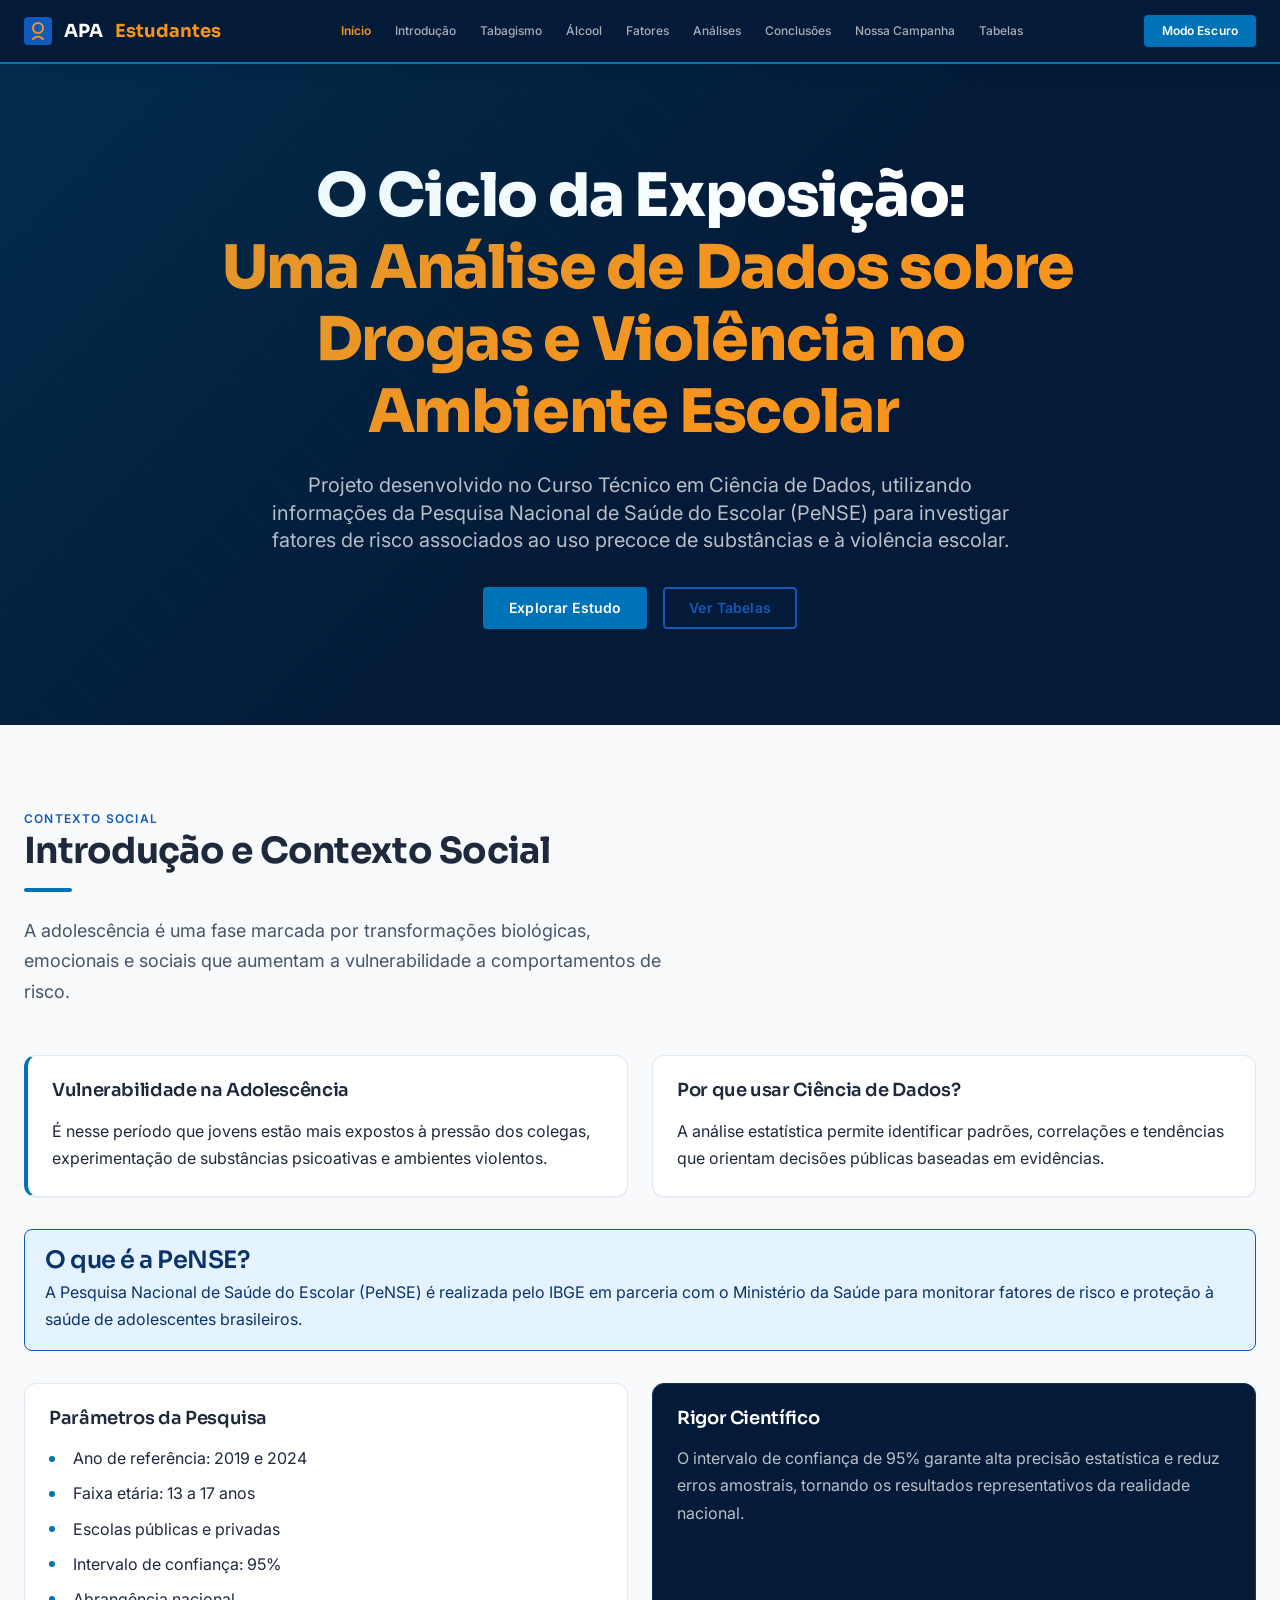
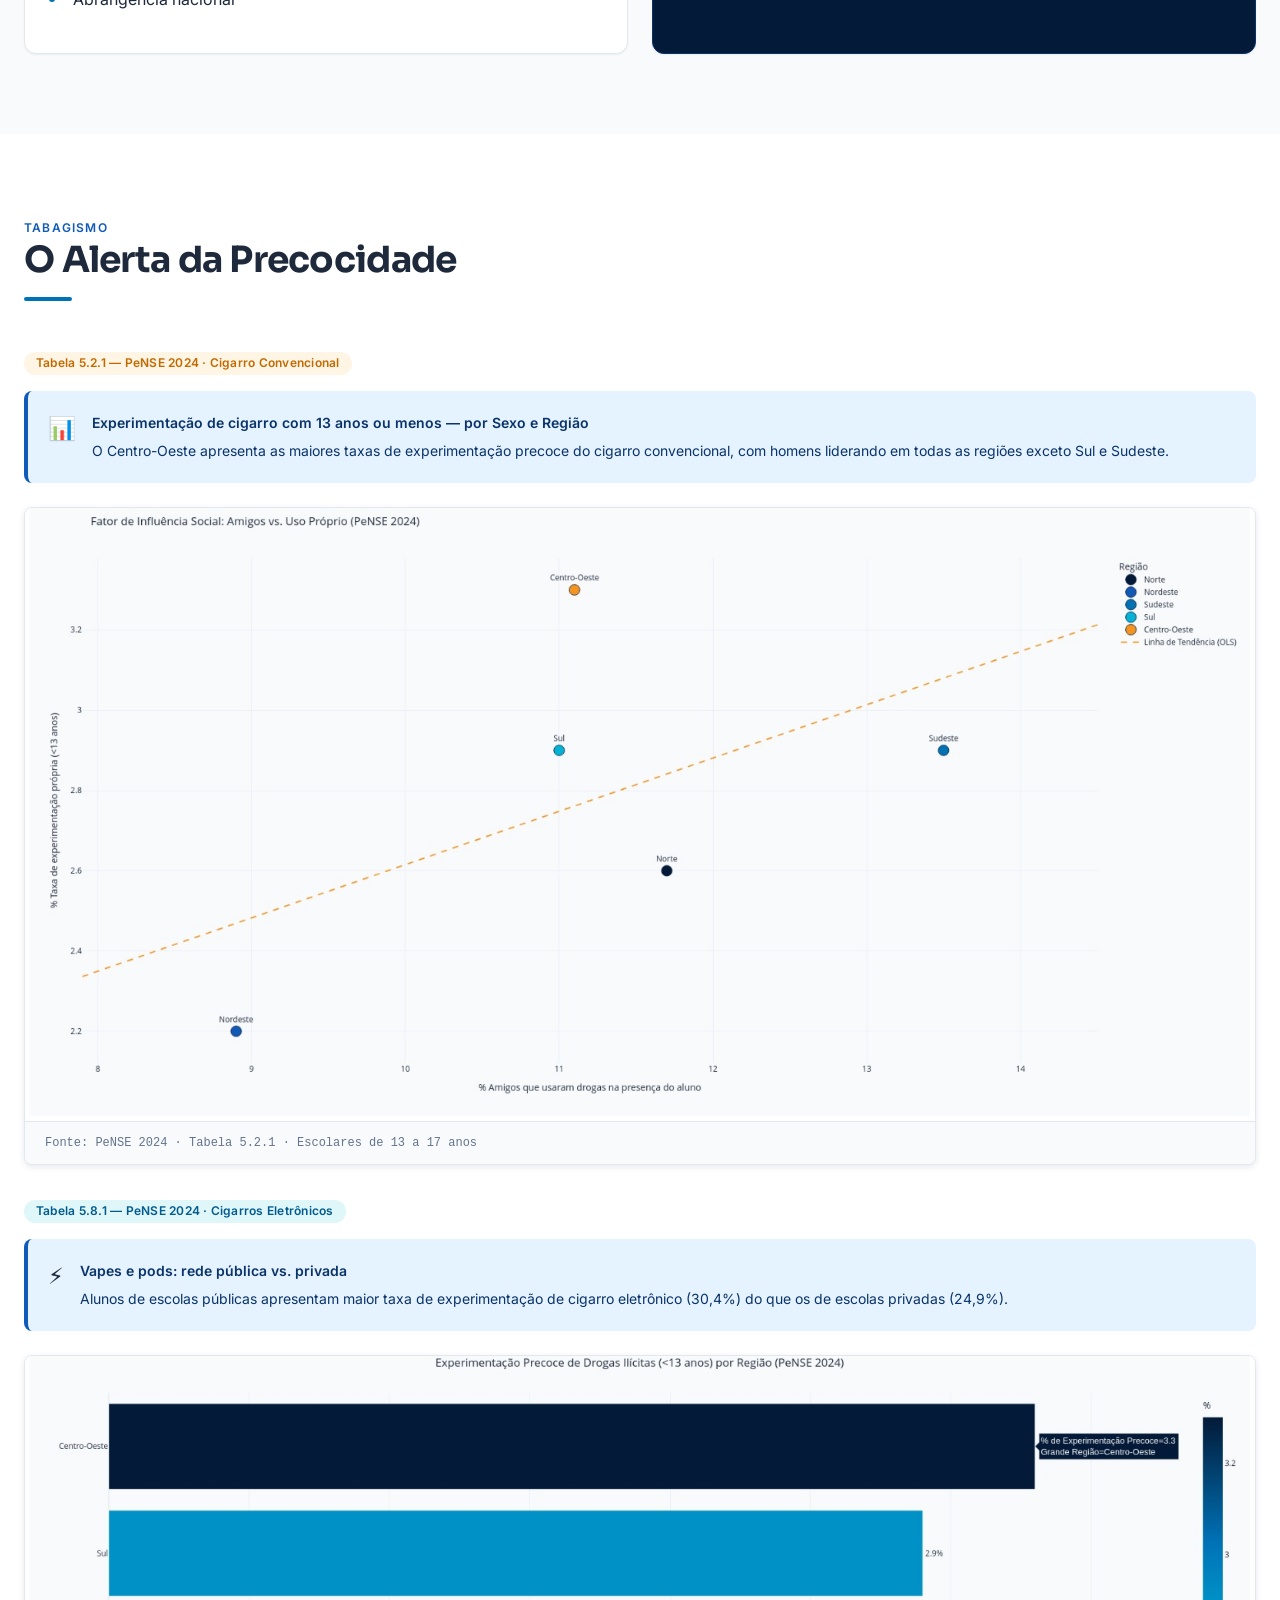
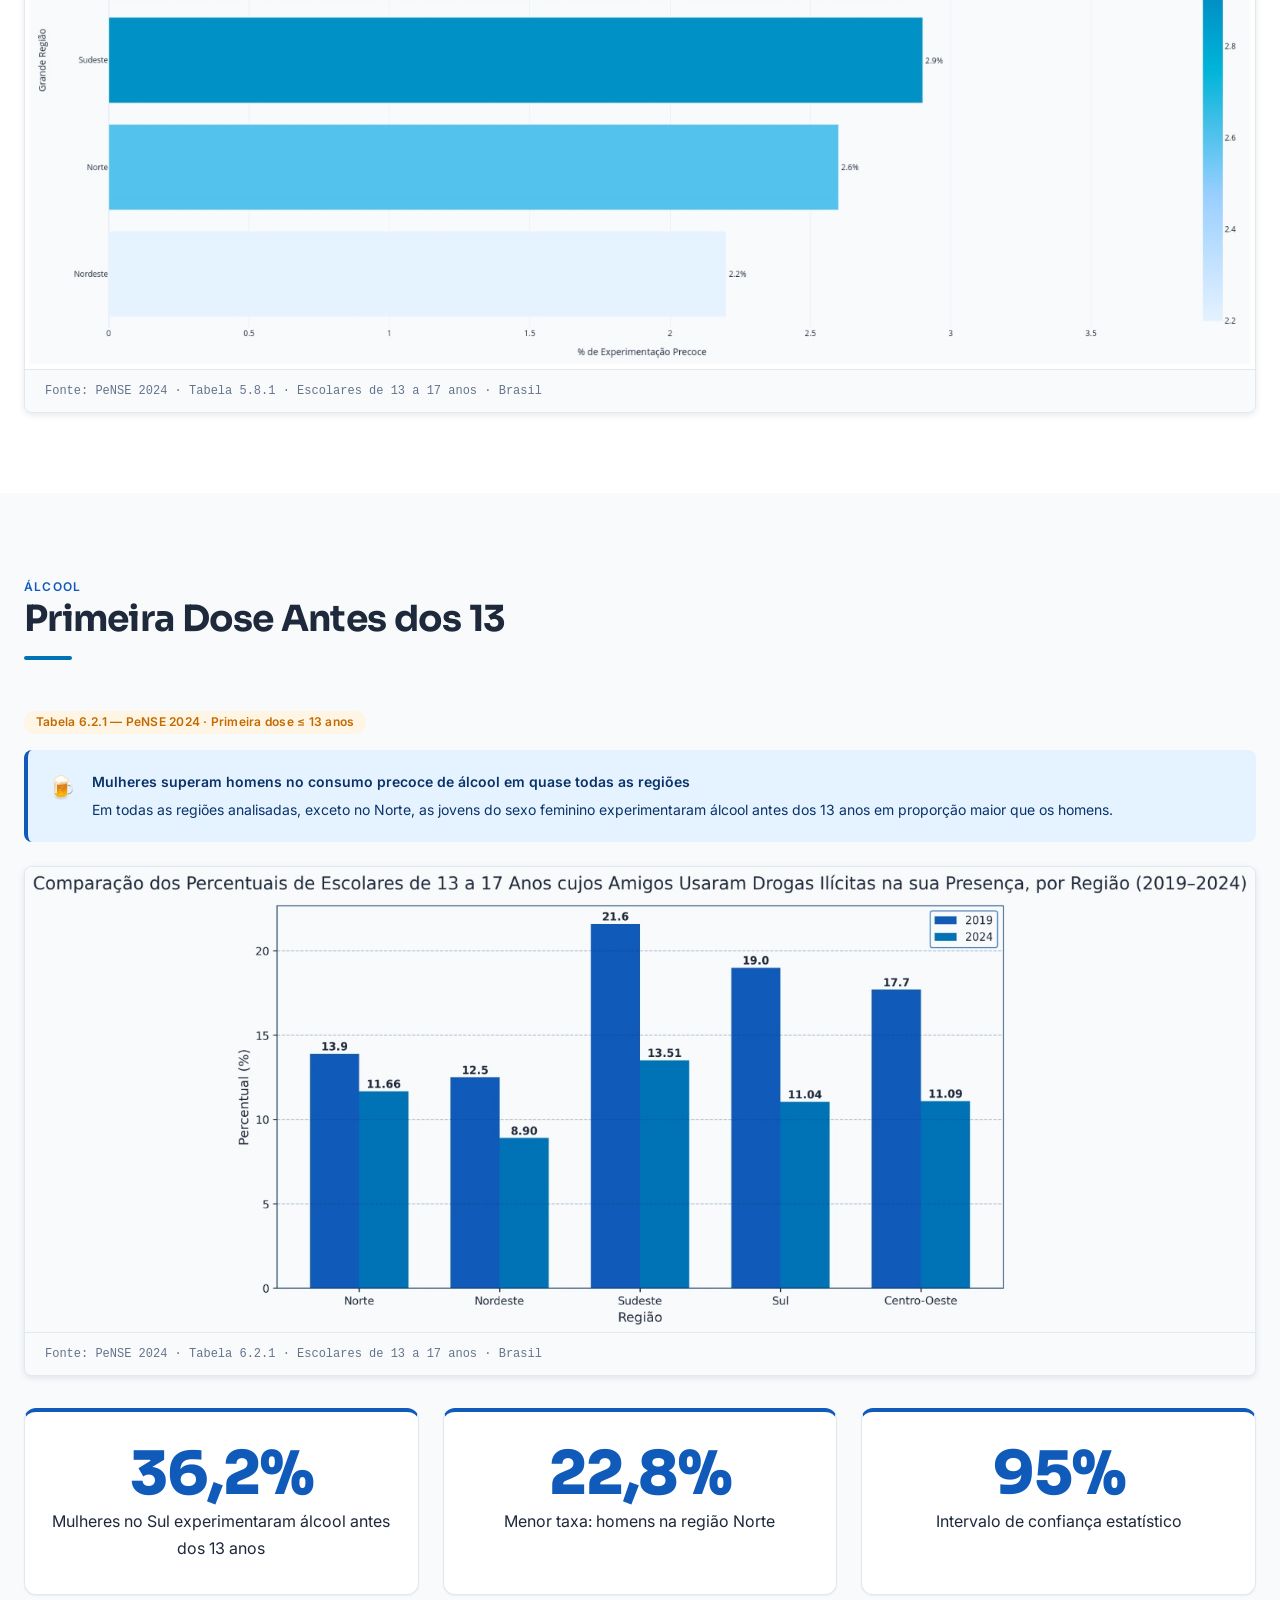
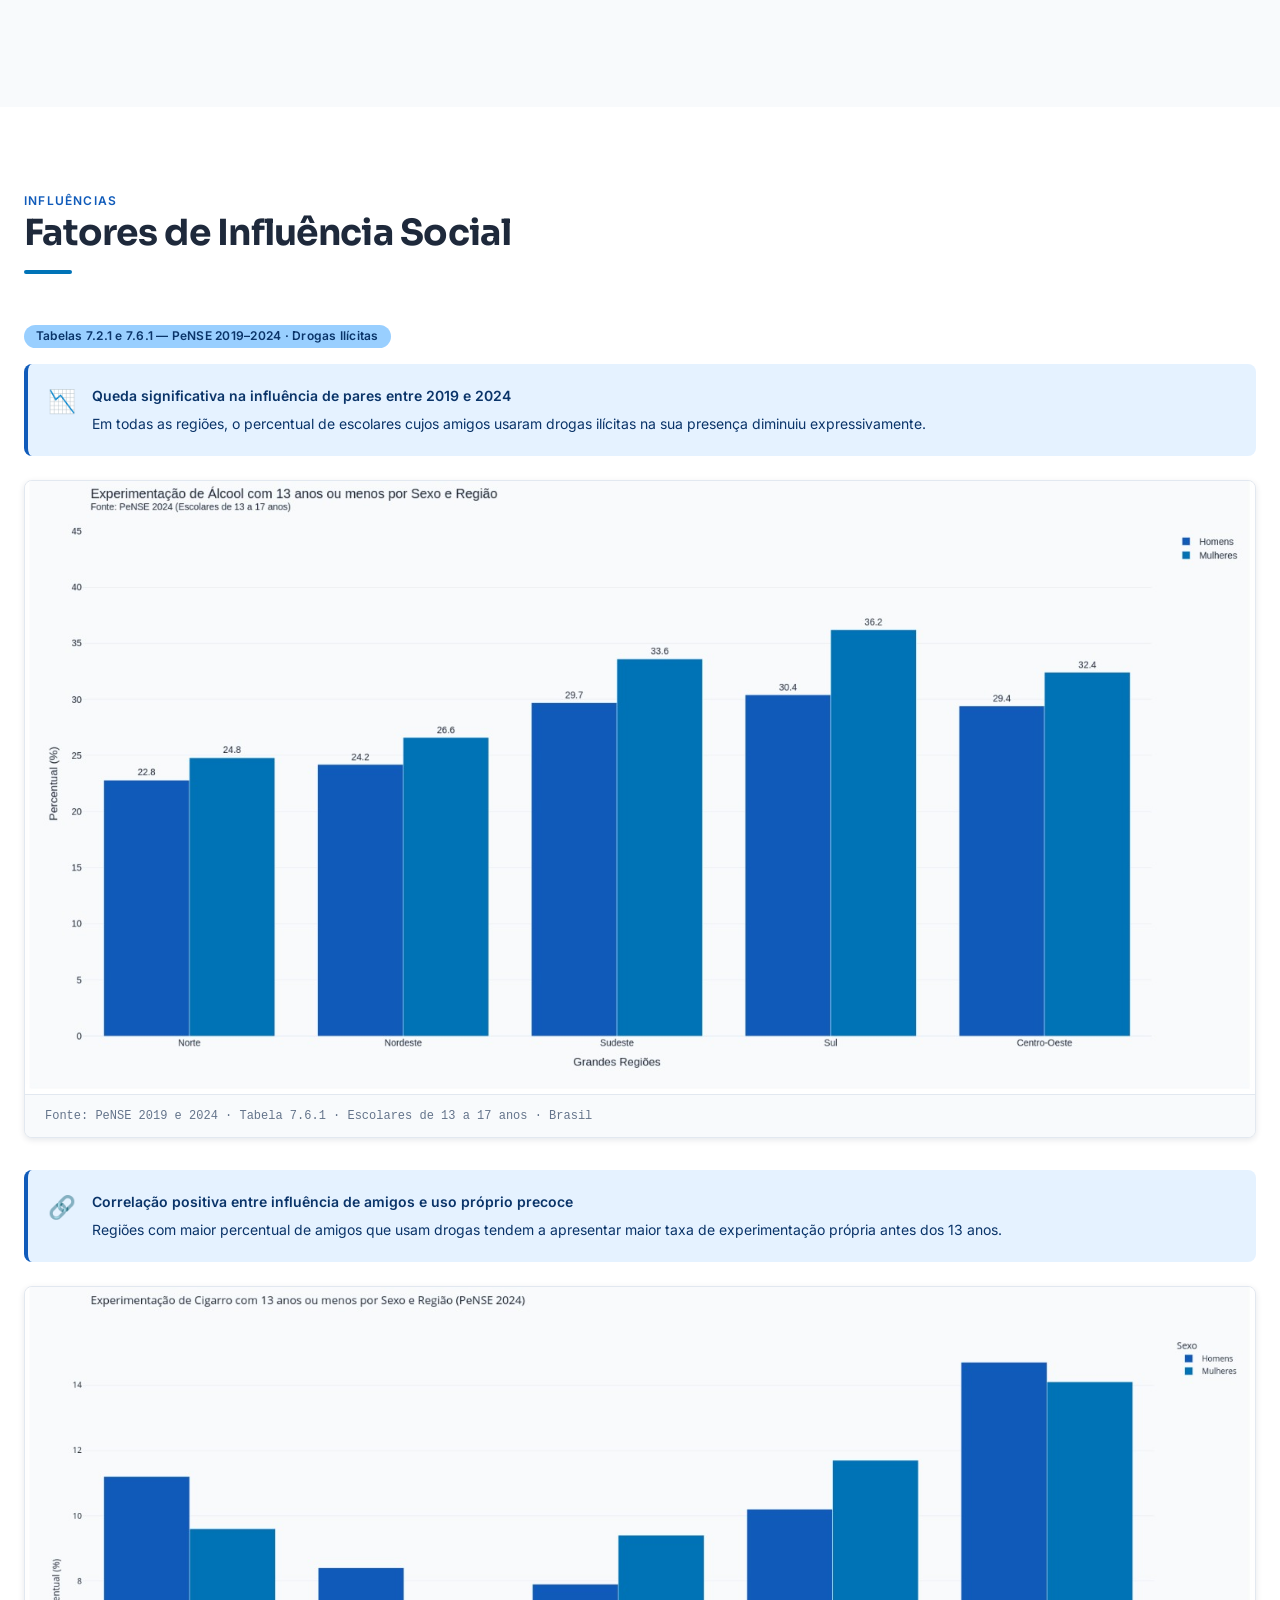
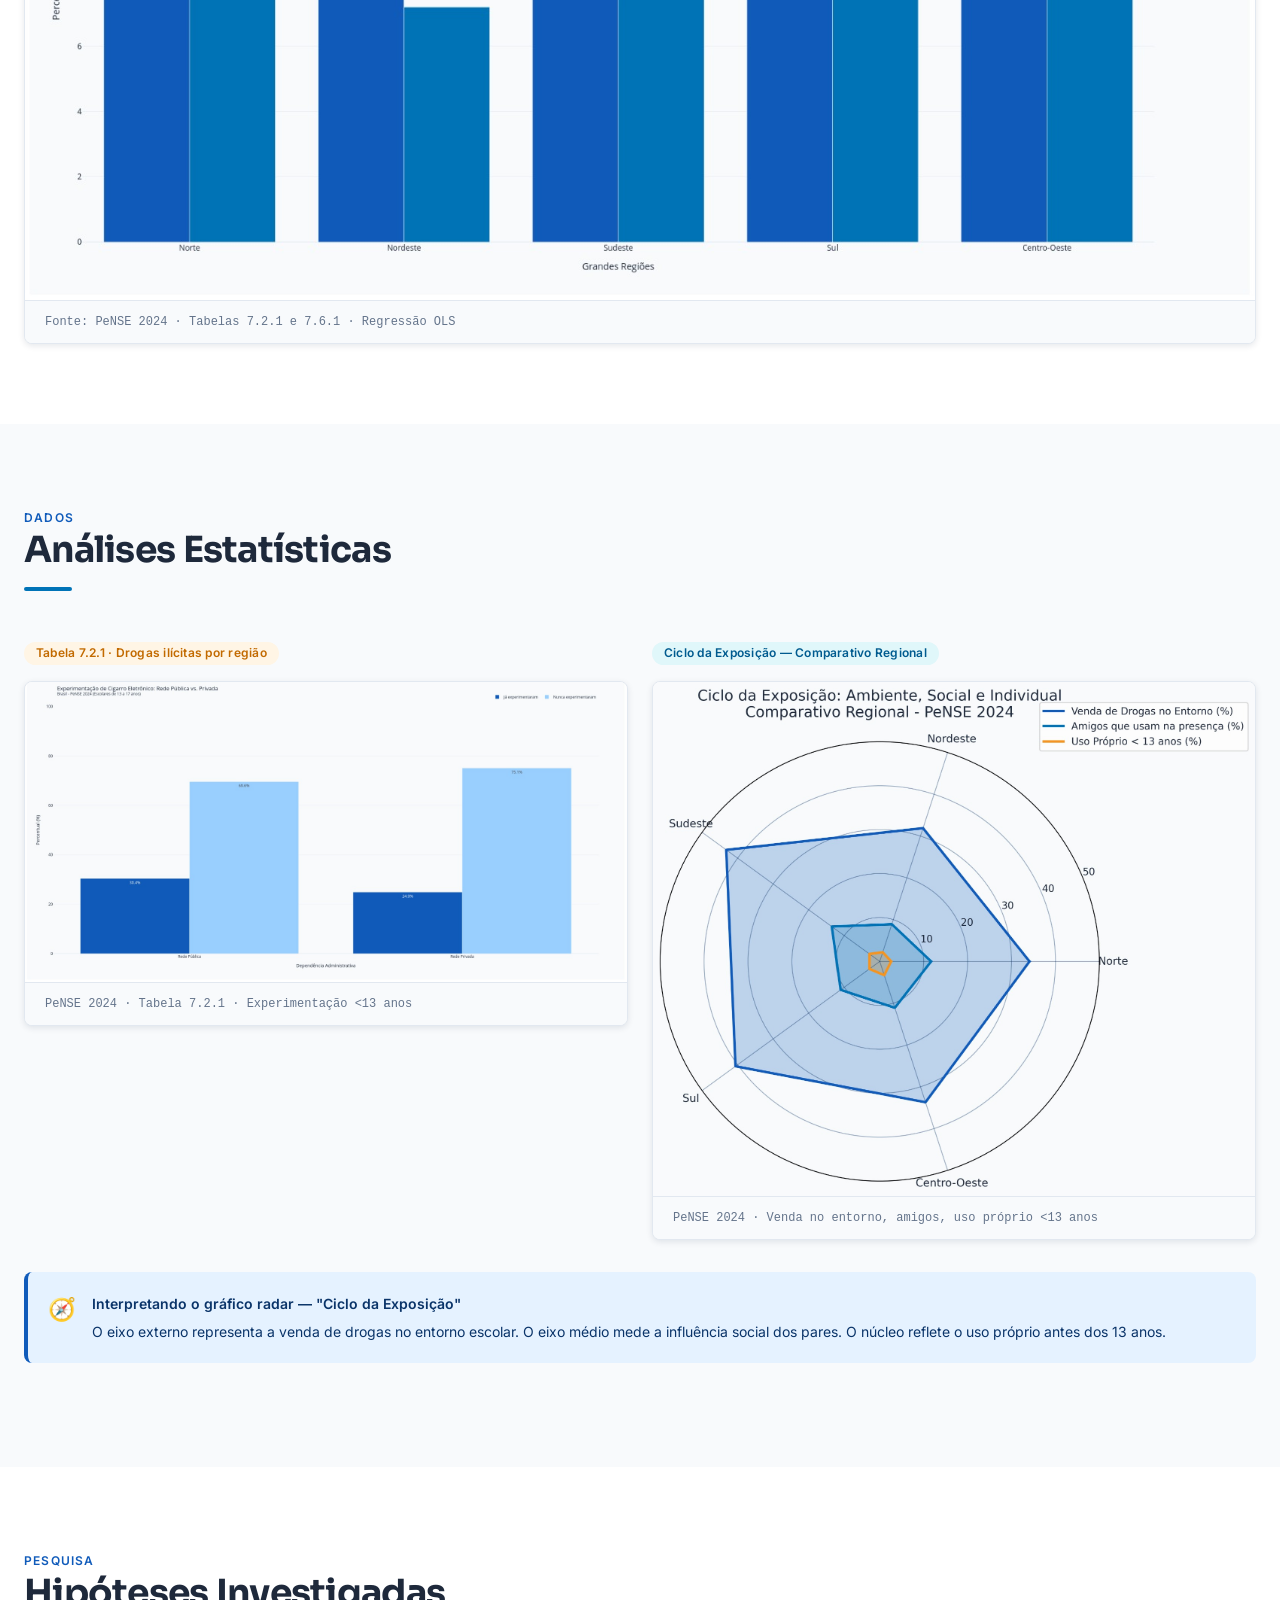
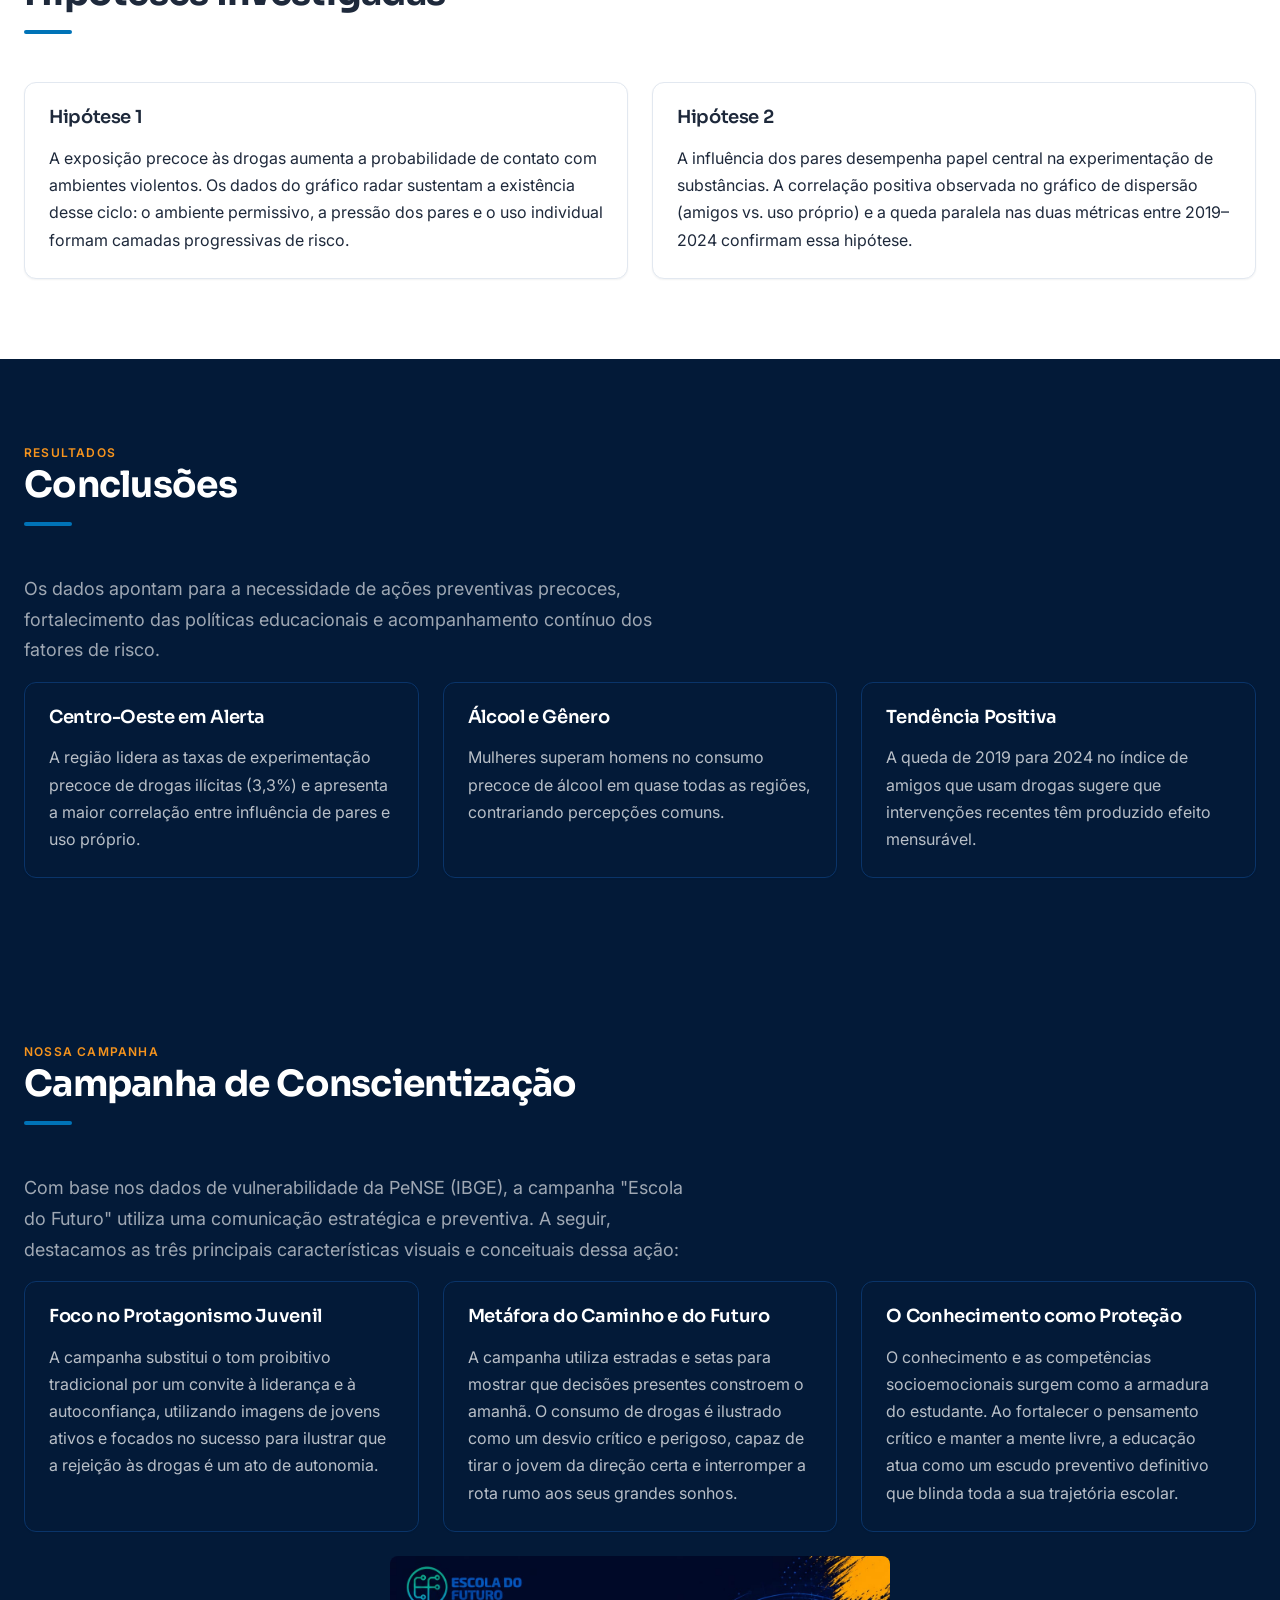
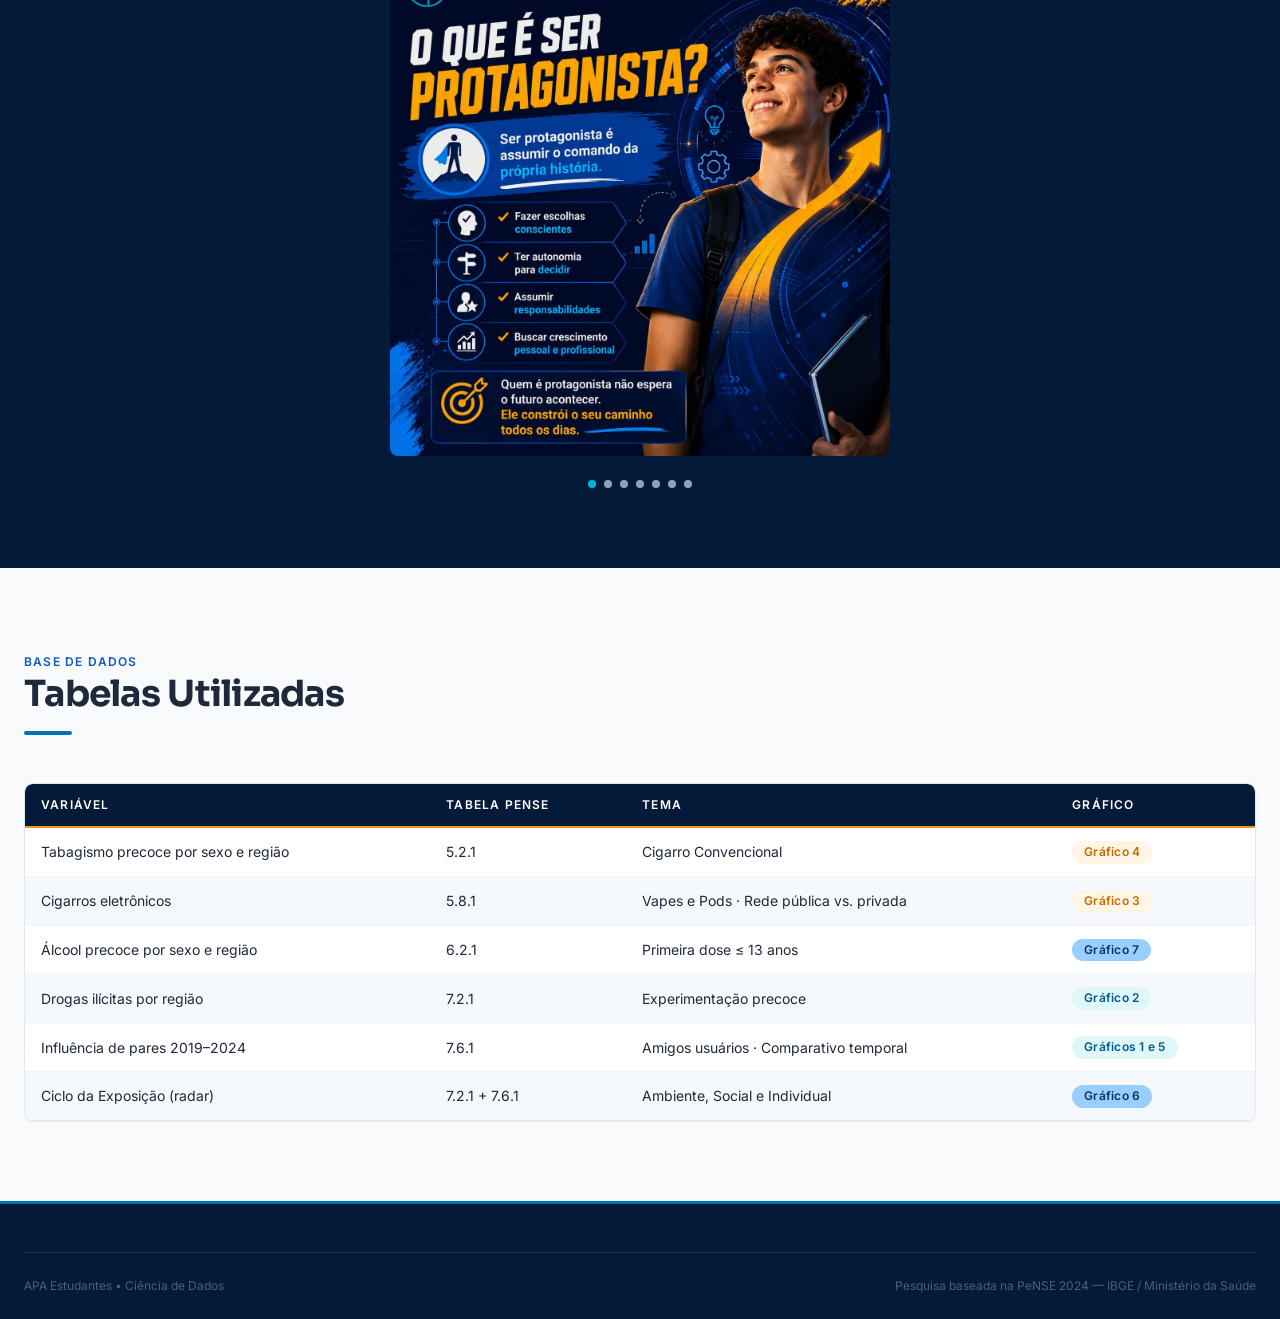
==== commit 4df6ffe8: "fix: fazendo ajustes finais do site - Ajuste responsivo da badge que estava causando uma rolagem hor" ====
--- a/index.html
+++ b/index.html
@@ -3,7 +3,7 @@
   <head>
     <meta charset="UTF-8" />
     <meta name="viewport" content="width=device-width, initial-scale=1.0" />
-    <title>APA Estudantes — Ciência de Dados</title>
+    <title>APA - Dia Internacional do Estudante</title>
     <link rel="preconnect" href="https://fonts.googleapis.com" />
     <link
       href="https://fonts.googleapis.com/css2?family=Inter:wght@300;400;500;600;700&family=IBM+Plex+Mono:wght@400;500&family=Sora:wght@600;700;800&display=swap"
@@ -45,7 +45,7 @@
           <a href="#fatores" class="nav__link">Fatores</a>
           <a href="#analises" class="nav__link">Análises</a>
           <a href="#conclusoes" class="nav__link">Conclusões</a>
-          <a href="#campanha" class="nav__link">Marketing</a>
+          <a href="#campanha" class="nav__link">Nossa Campanha</a>
           <a href="#tabelas" class="nav__link">Tabelas</a>
         </div>
       </nav>
@@ -87,7 +87,7 @@
     <!-- HERO -->
     <section id="inicio" class="hero">
       <div class="container container--md text-center">
-        <span class="hero__eyebrow">APA • Ciência de Dados</span>
+        <!-- <span class="hero__eyebrow">APA • Ciência de Dados</span> -->
         <h1 class="hero__title">
           O Ciclo da Exposição:<br />
           <mark
@@ -288,15 +288,15 @@
 
           <div class="stat-row">
             <div class="card card--stat">
-              <span class="stat">36,2%</span>
+              <span class="stat" data-target="36.2">36,2%</span>
               <p>Mulheres no Sul experimentaram álcool antes dos 13 anos</p>
             </div>
             <div class="card card--stat">
-              <span class="stat">22,8%</span>
+              <span class="stat" data-target="22.8">22,8%</span>
               <p>Menor taxa: homens na região Norte</p>
             </div>
             <div class="card card--stat">
-              <span class="stat">95%</span>
+              <span class="stat" data-target="95">95%</span>
               <p>Intervalo de confiança estatístico</p>
             </div>
           </div>
@@ -505,9 +505,54 @@
       <section id="campanha" class="section section--dark oculto">
         <div class="container">
           <div class="section__header">
-            <span class="section__eyebrow">Marketing</span>
+            <span class="section__eyebrow">Nossa Campanha</span>
             <h2>Campanha de Conscientização</h2>
             <div class="section-divider"></div>
+          </div>
+          <p class="section__lead">
+            Com base nos dados de vulnerabilidade da PeNSE (IBGE), a campanha
+            "Escola do Futuro" utiliza uma comunicação estratégica e preventiva.
+            A seguir, destacamos as três principais características visuais e
+            conceituais dessa ação:
+          </p>
+          <div class="grid grid--3 mt-6">
+            <div class="card card--dark">
+              <div class="card__body">
+                <h4 class="card__title mb-4">Foco no Protagonismo Juvenil</h4>
+                <p>
+                  A campanha substitui o tom proibitivo tradicional por um
+                  convite à liderança e à autoconfiança, utilizando imagens de
+                  jovens ativos e focados no sucesso para ilustrar que a
+                  rejeição às drogas é um ato de autonomia.
+                </p>
+              </div>
+            </div>
+            <div class="card card--dark">
+              <div class="card__body">
+                <h4 class="card__title mb-4">
+                  Metáfora do Caminho e do Futuro
+                </h4>
+                <p>
+                  A campanha utiliza estradas e setas para mostrar que decisões
+                  presentes constroem o amanhã. O consumo de drogas é ilustrado
+                  como um desvio crítico e perigoso, capaz de tirar o jovem da
+                  direção certa e interromper a rota rumo aos seus grandes
+                  sonhos.
+                </p>
+              </div>
+            </div>
+            <div class="card card--dark">
+              <div class="card__body">
+                <h4 class="card__title mb-4">O Conhecimento como Proteção</h4>
+                <p>
+                  O conhecimento e as competências socioemocionais surgem como a
+                  armadura do estudante. Ao fortalecer o pensamento crítico e
+                  manter a mente livre, a educação atua como um escudo
+                  preventivo definitivo que blinda toda a sua trajetória
+                  escolar.
+                </p>
+              </div>
+            </div>
           </div>
           <div class="carrossel">
             <img
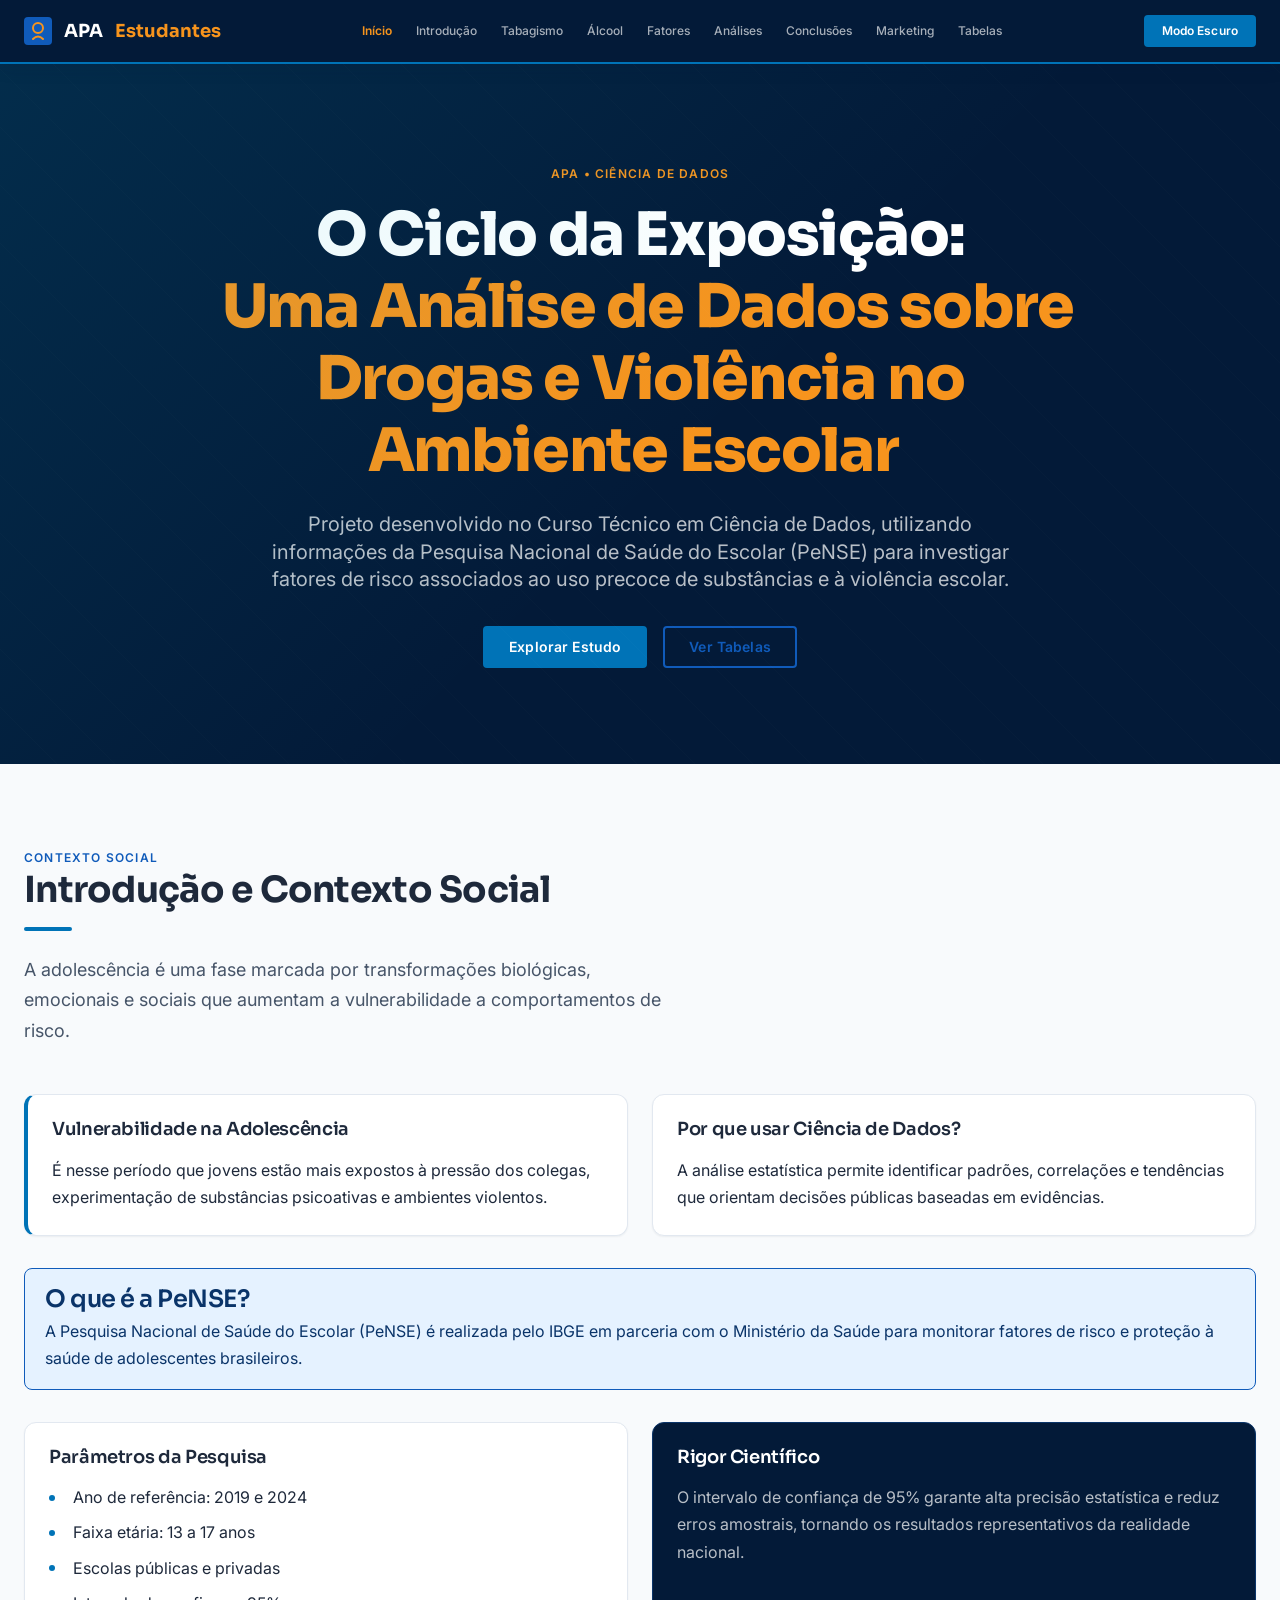
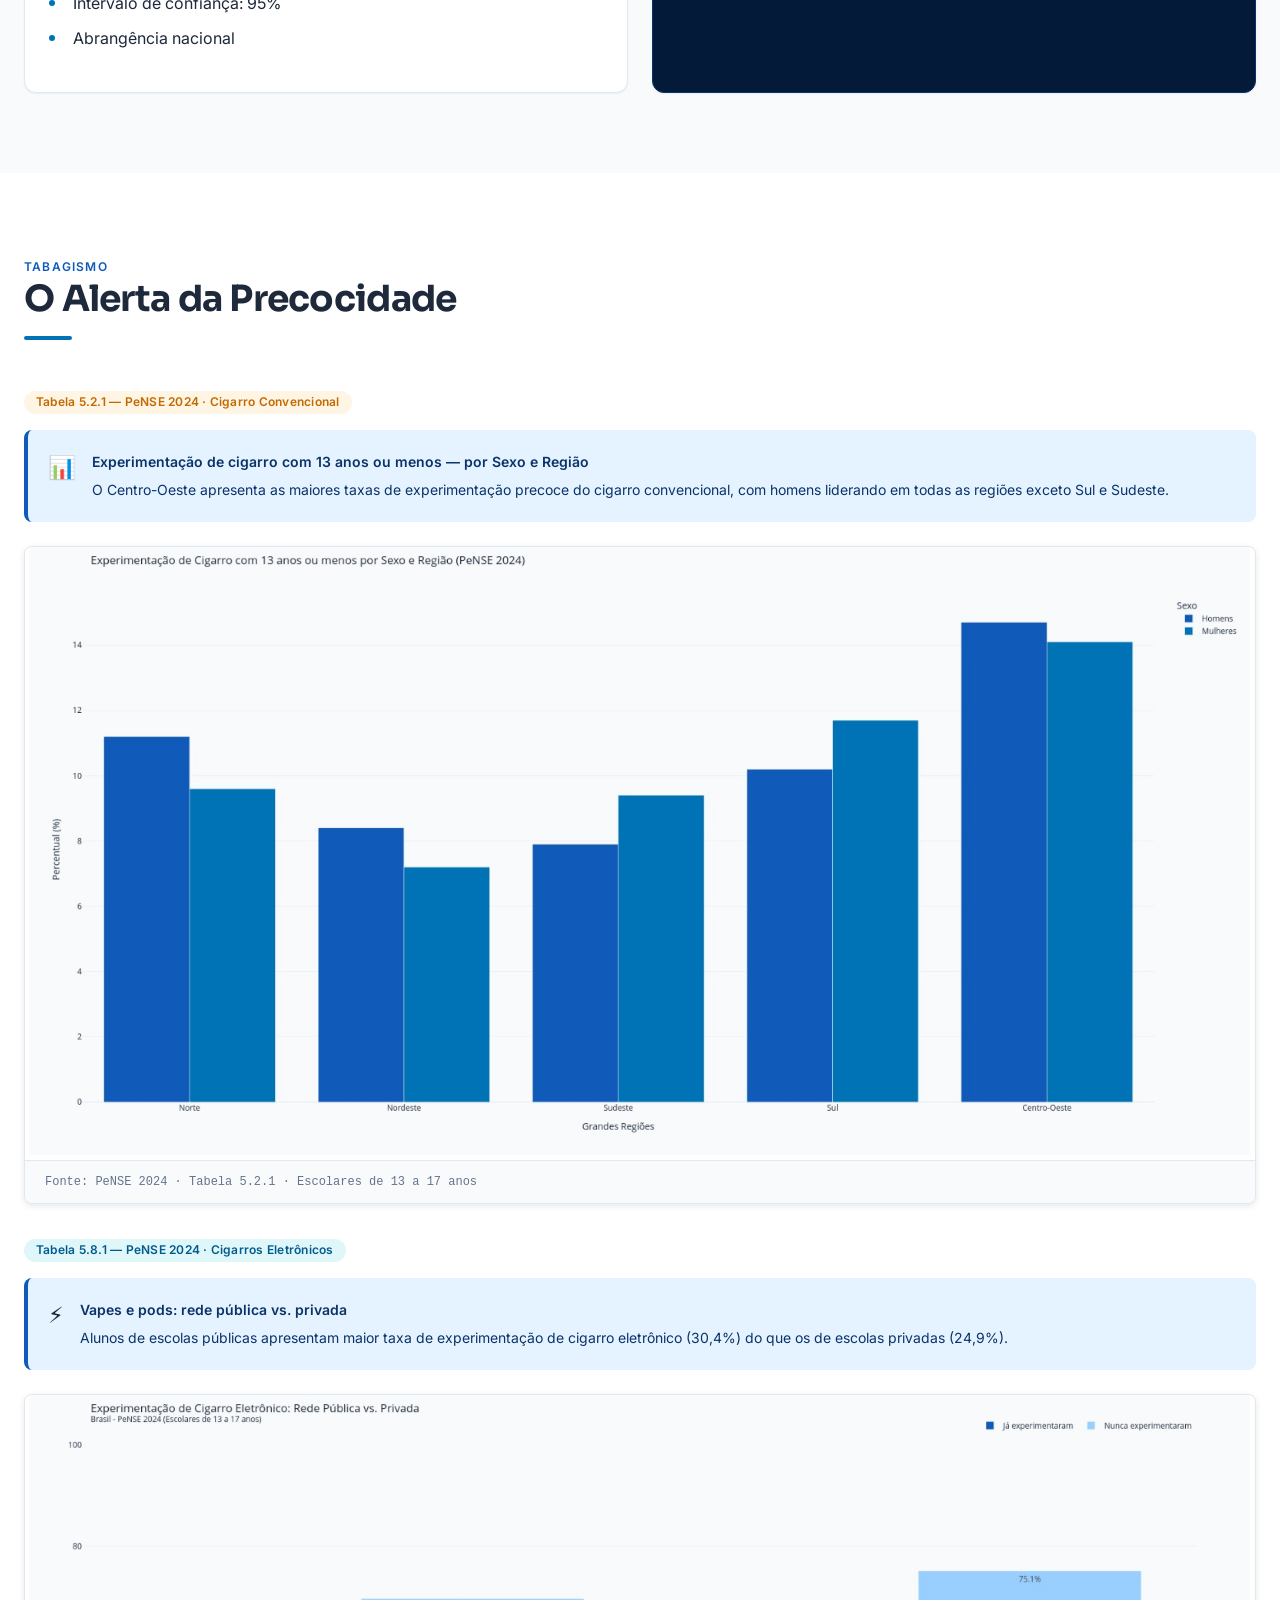
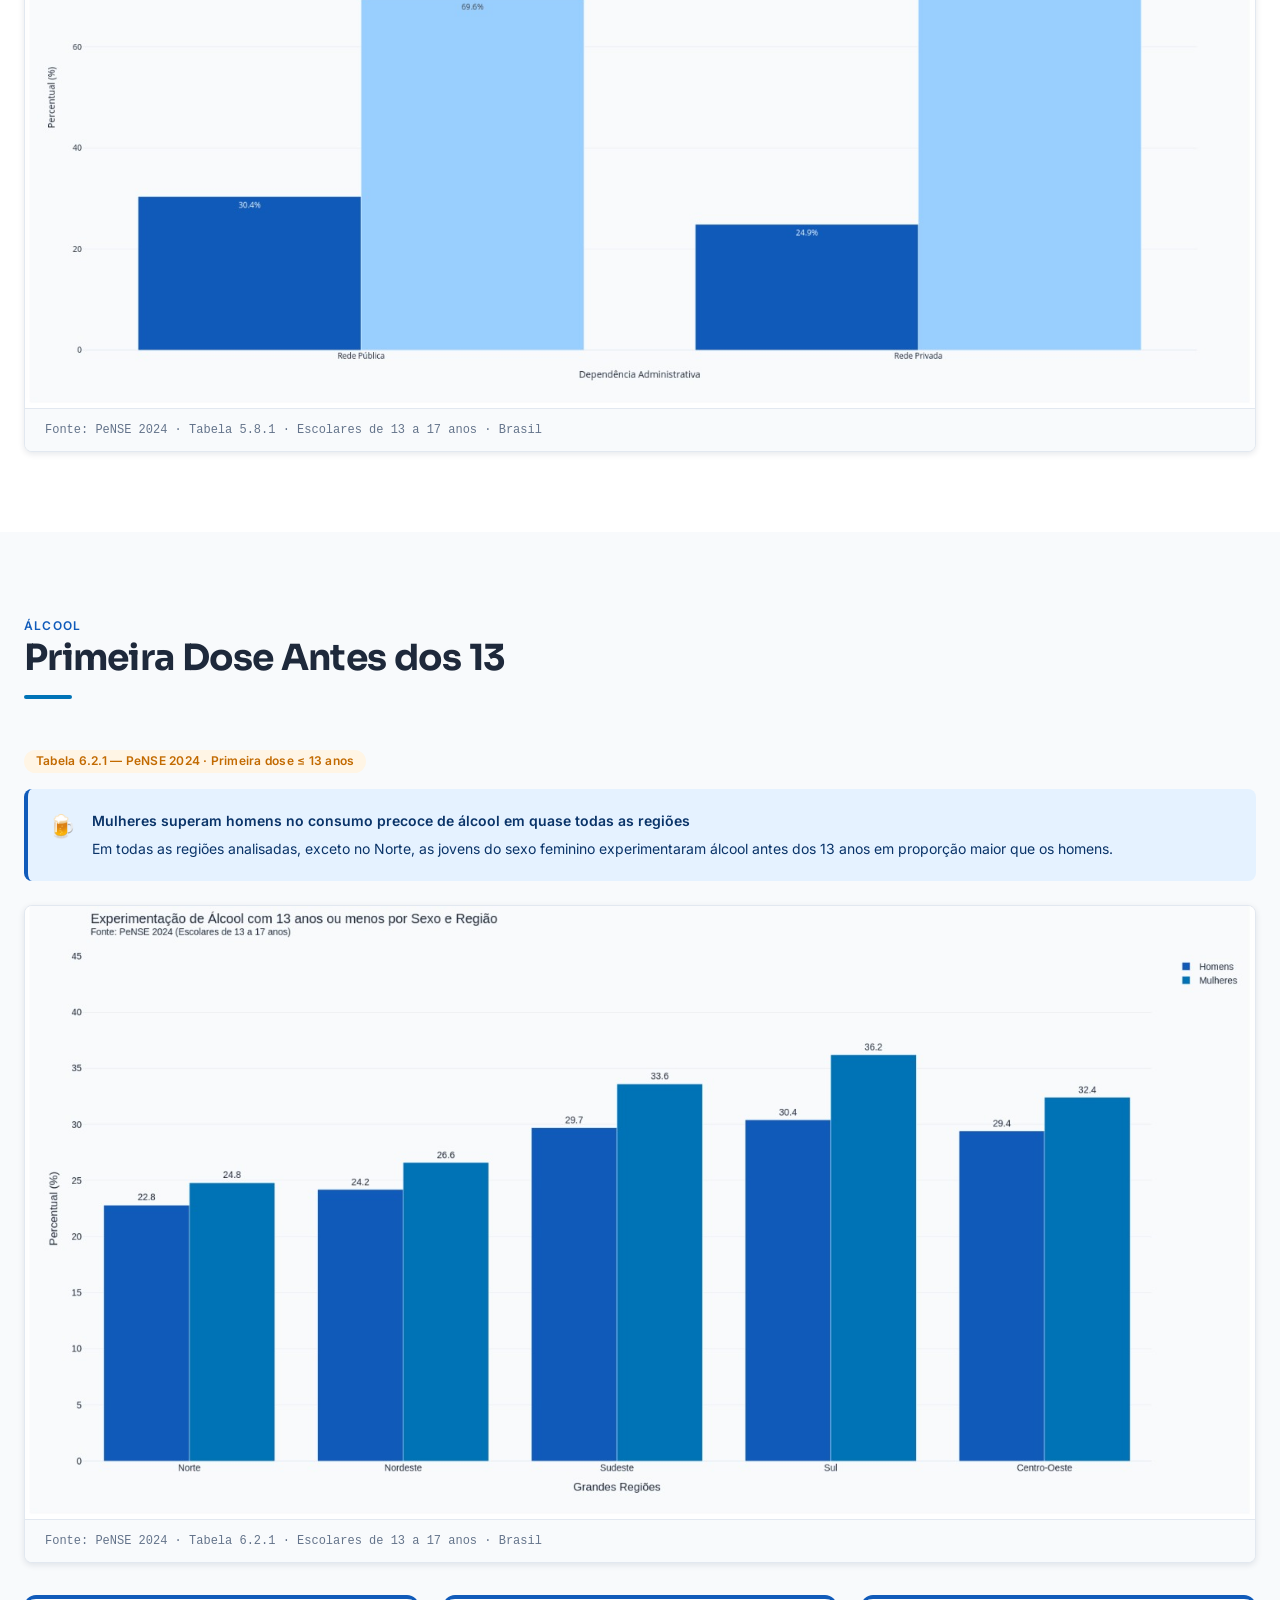
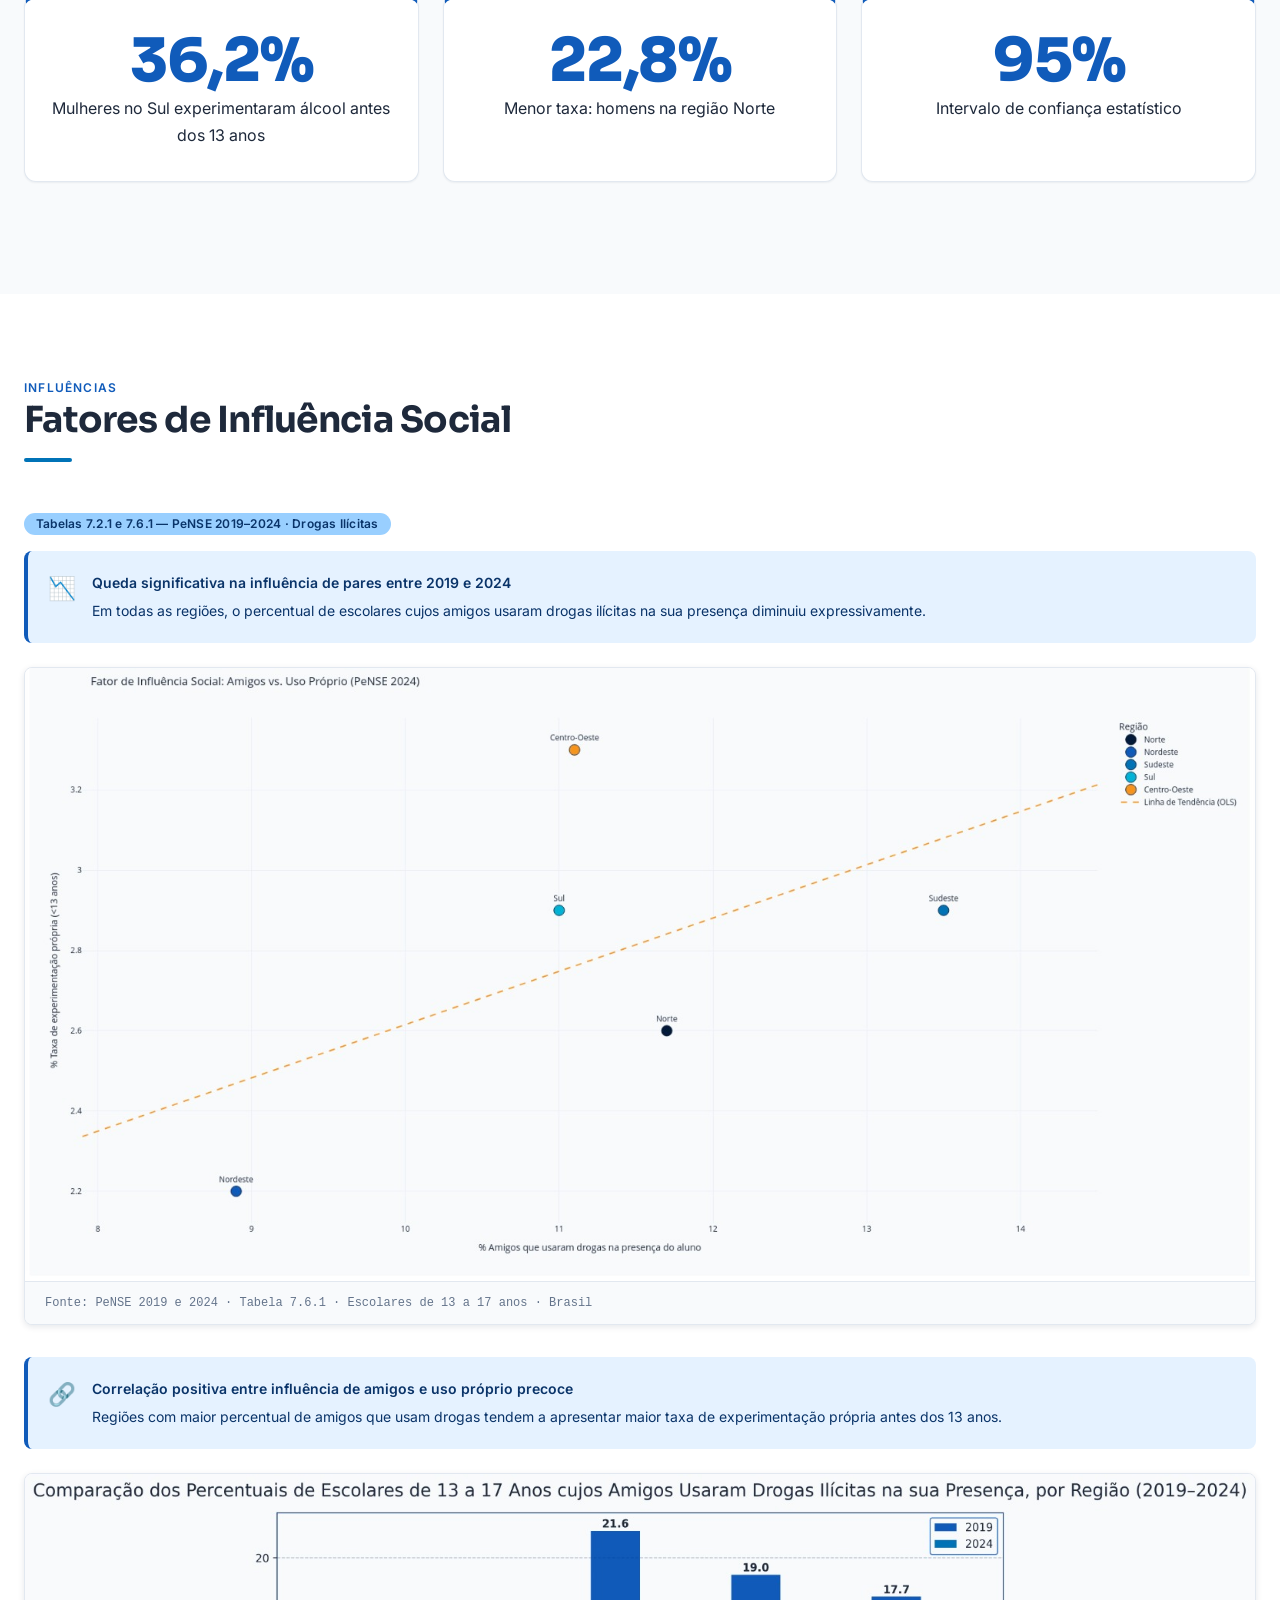
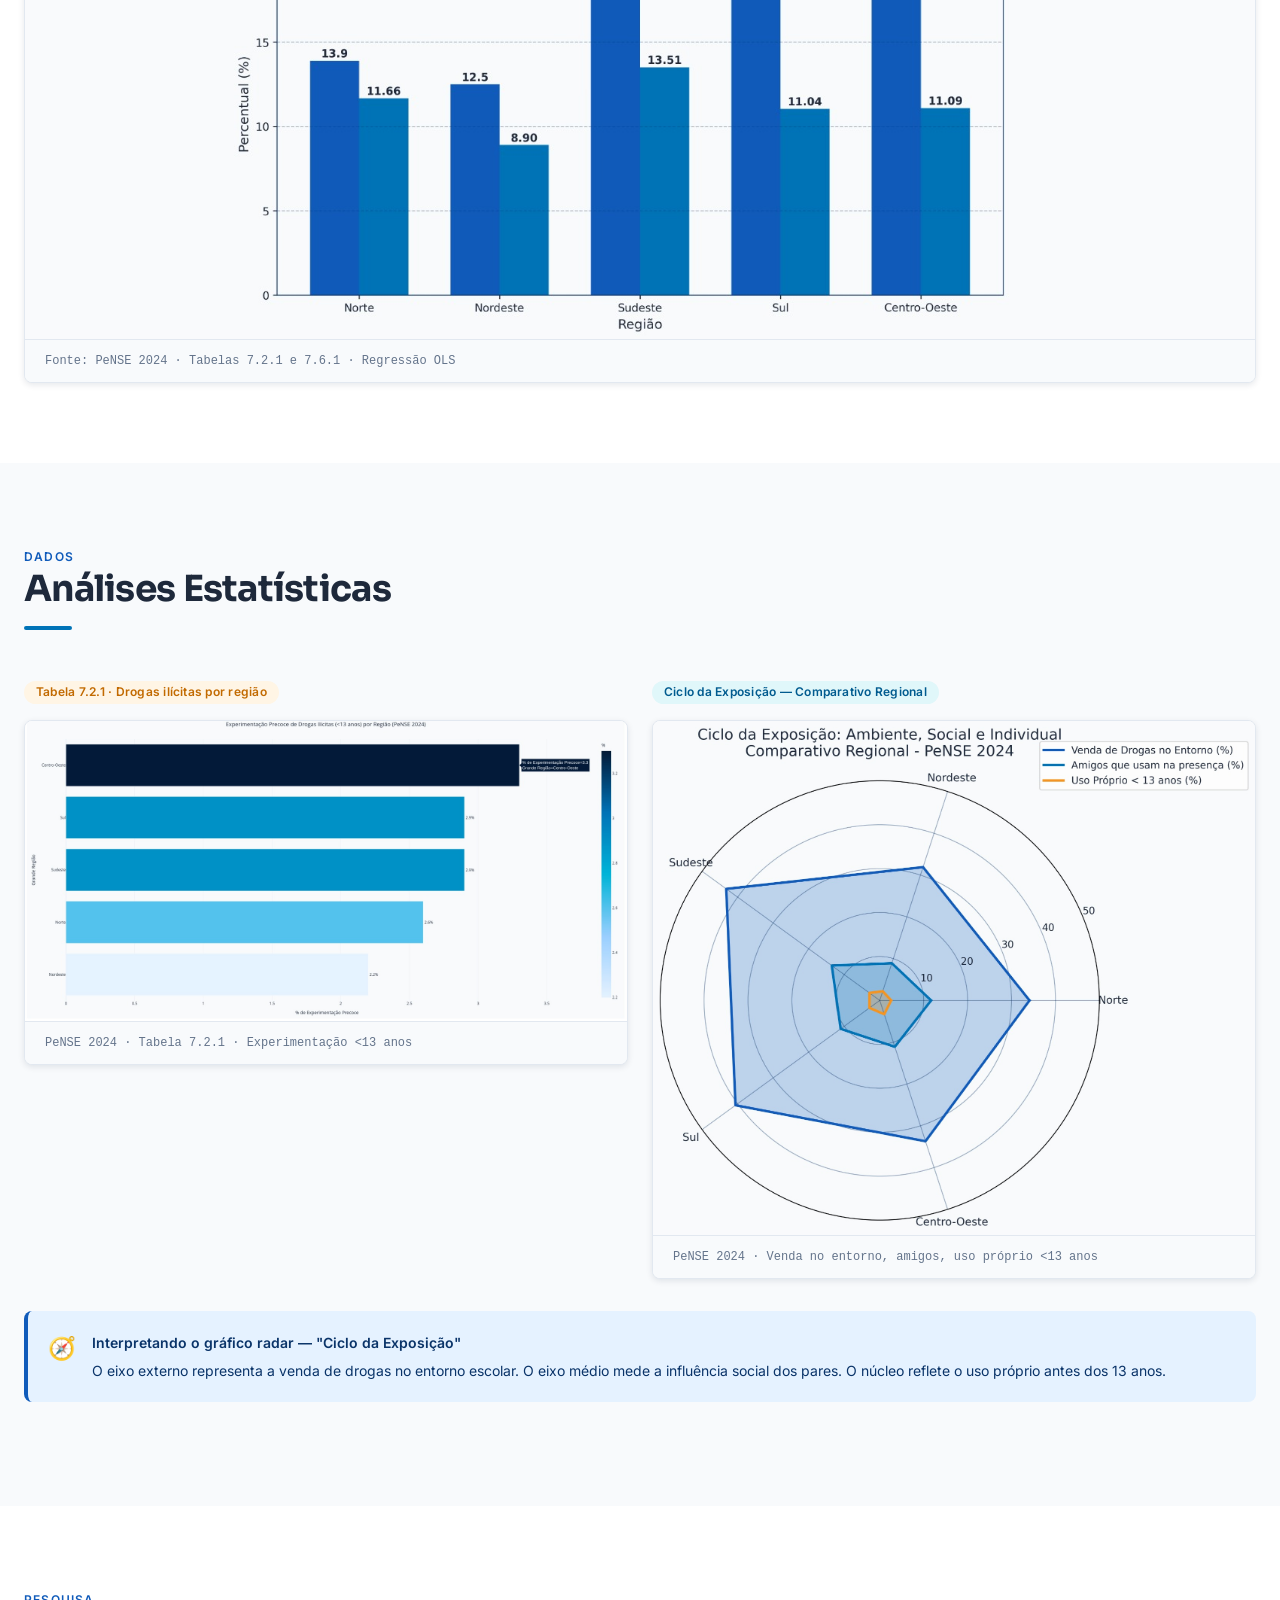
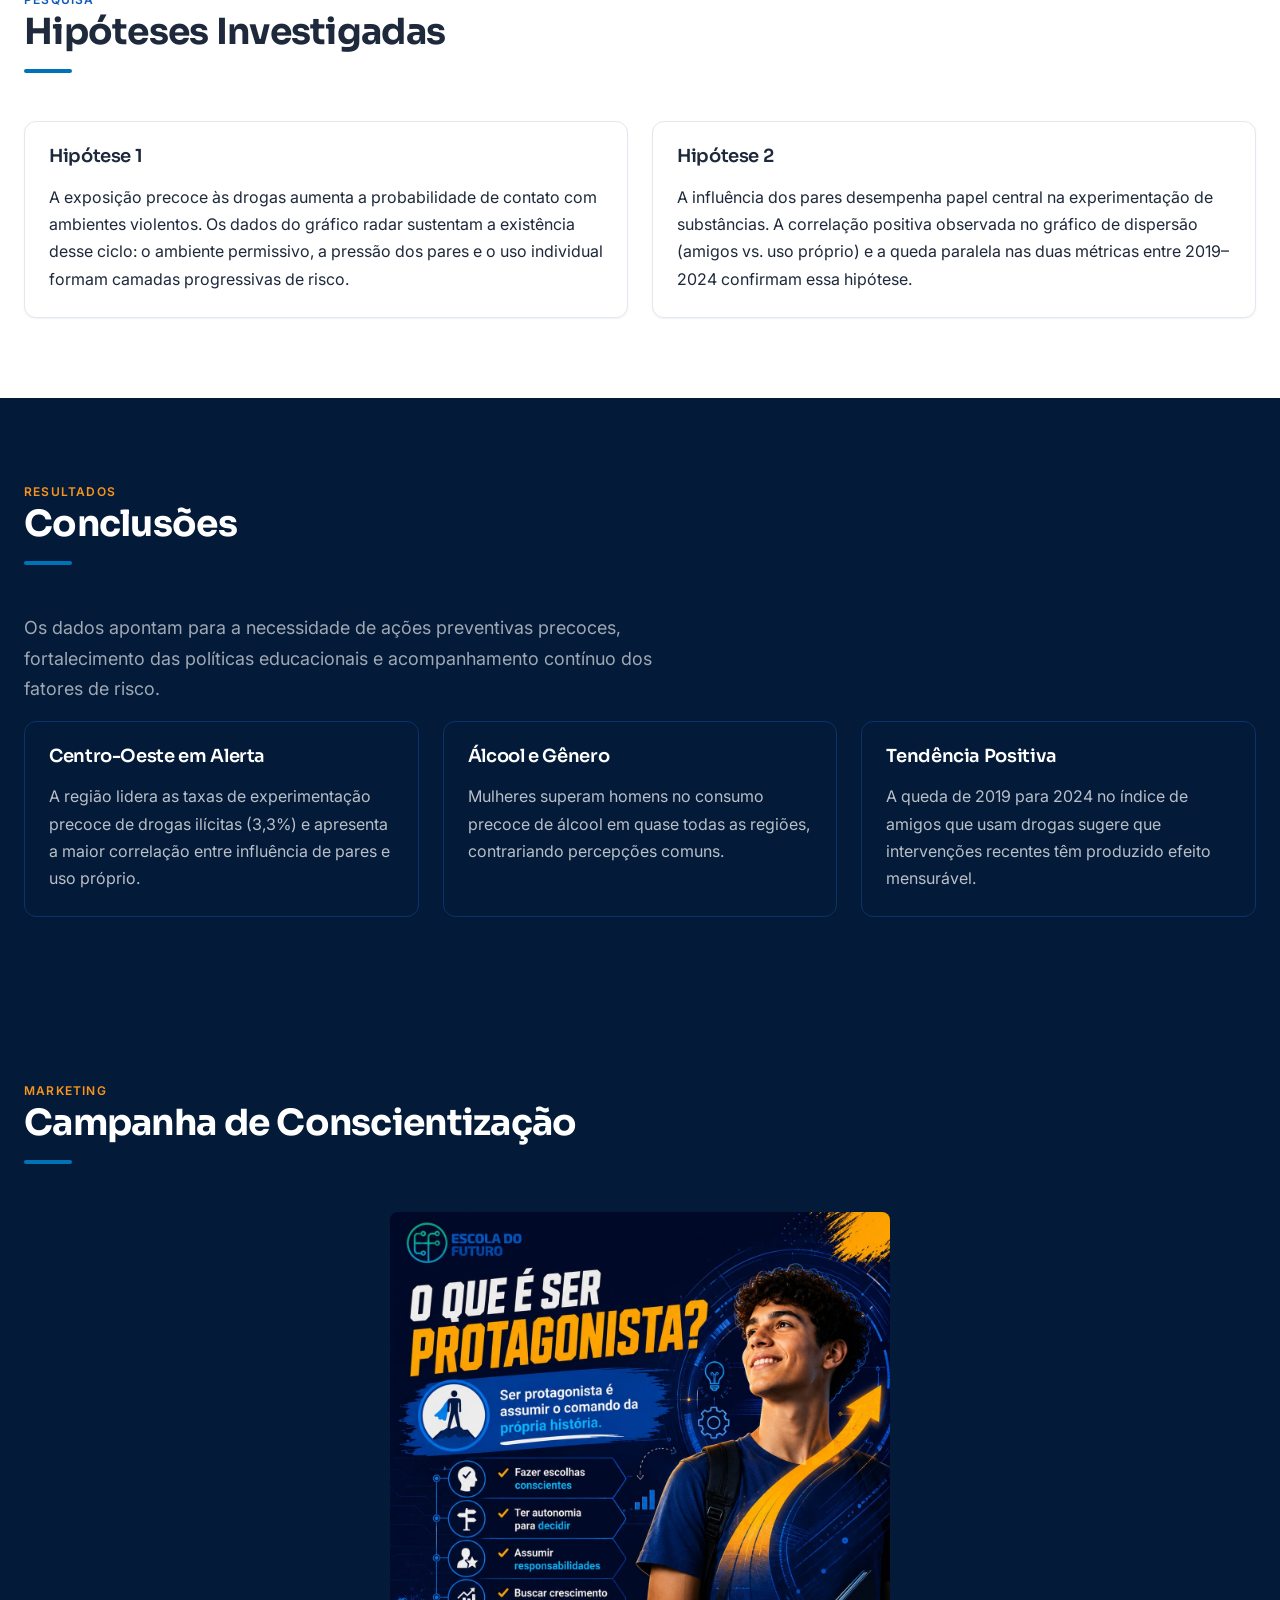
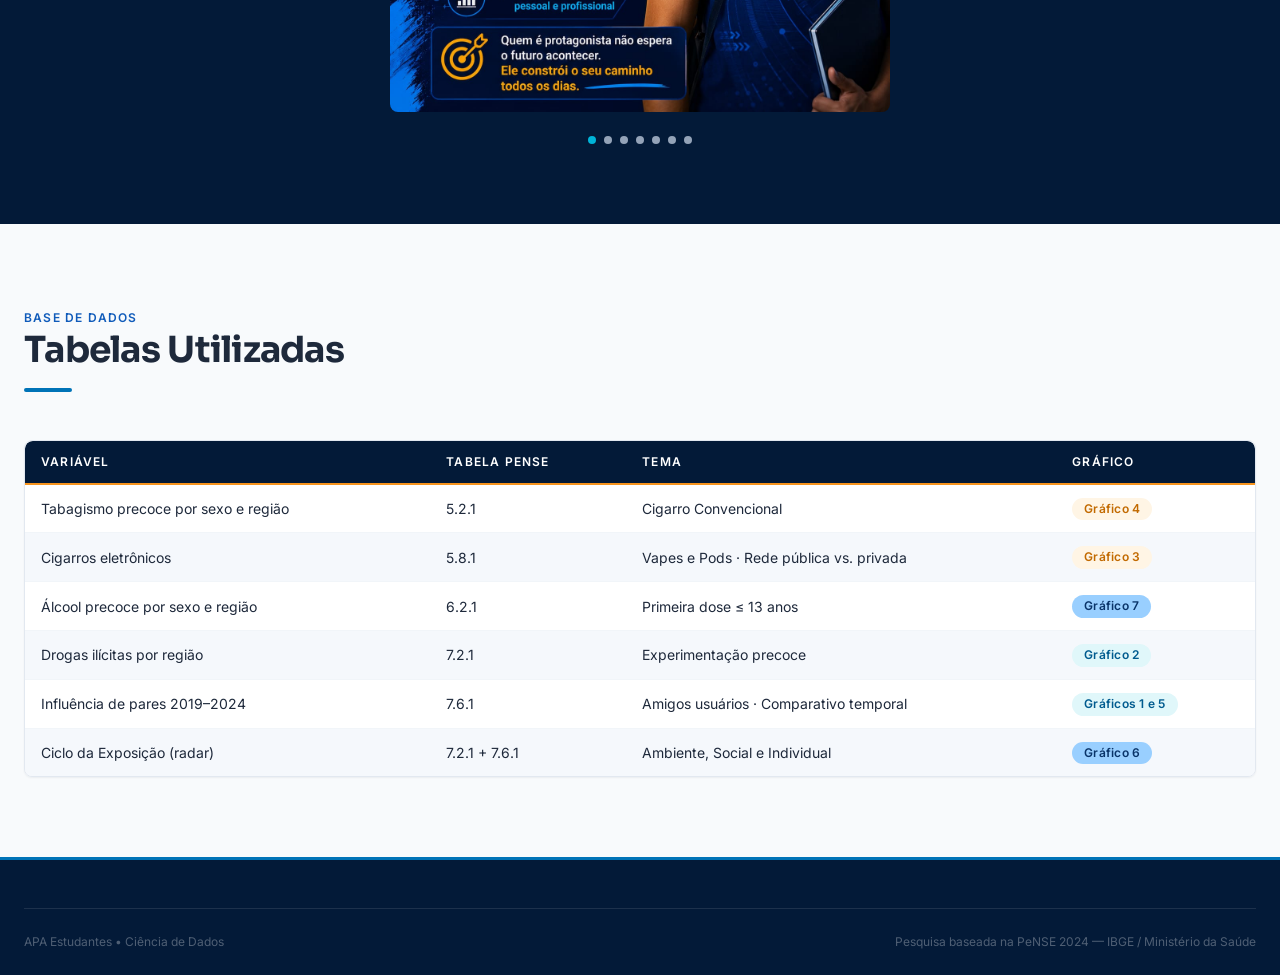
==== commit 399d7822: "Update image sources in index.html" ====
--- a/index.html
+++ b/index.html
@@ -3,7 +3,7 @@
   <head>
     <meta charset="UTF-8" />
     <meta name="viewport" content="width=device-width, initial-scale=1.0" />
-    <title>APA - Dia Internacional do Estudante</title>
+    <title>APA Estudantes — Ciência de Dados</title>
     <link rel="preconnect" href="https://fonts.googleapis.com" />
     <link
       href="https://fonts.googleapis.com/css2?family=Inter:wght@300;400;500;600;700&family=IBM+Plex+Mono:wght@400;500&family=Sora:wght@600;700;800&display=swap"
@@ -45,7 +45,7 @@
           <a href="#fatores" class="nav__link">Fatores</a>
           <a href="#analises" class="nav__link">Análises</a>
           <a href="#conclusoes" class="nav__link">Conclusões</a>
-          <a href="#campanha" class="nav__link">Nossa Campanha</a>
+          <a href="#campanha" class="nav__link">Marketing</a>
           <a href="#tabelas" class="nav__link">Tabelas</a>
         </div>
       </nav>
@@ -87,7 +87,7 @@
     <!-- HERO -->
     <section id="inicio" class="hero">
       <div class="container container--md text-center">
-        <!-- <span class="hero__eyebrow">APA • Ciência de Dados</span> -->
+        <span class="hero__eyebrow">APA • Ciência de Dados</span>
         <h1 class="hero__title">
           O Ciclo da Exposição:<br />
           <mark
@@ -214,7 +214,7 @@
 
           <div class="chart-wrap mb-8">
             <img
-              src="assets/graficos/grafico4.jpeg"
+              src="assets/graficos/grafico1.jpeg"
               alt="Gráfico: Experimentação de Cigarro com 13 anos ou menos por Sexo e Região"
             />
             <div class="chart-caption">
@@ -238,7 +238,7 @@
 
           <div class="chart-wrap">
             <img
-              src="assets/graficos/grafico3.jpeg"
+              src="assets/graficos/grafico2.jpeg"
               alt="Gráfico: Experimentação de Cigarro Eletrônico — Rede Pública vs. Privada"
             />
             <div class="chart-caption">
@@ -277,7 +277,7 @@
 
           <div class="chart-wrap mb-8">
             <img
-              src="assets/graficos/grafico7.jpeg"
+              src="assets/graficos/grafico5.jpeg"
               alt="Gráfico: Experimentação de Álcool com 13 anos ou menos por Sexo e Região"
             />
             <div class="chart-caption">
@@ -288,15 +288,15 @@
 
           <div class="stat-row">
             <div class="card card--stat">
-              <span class="stat" data-target="36.2">36,2%</span>
+              <span class="stat">36,2%</span>
               <p>Mulheres no Sul experimentaram álcool antes dos 13 anos</p>
             </div>
             <div class="card card--stat">
-              <span class="stat" data-target="22.8">22,8%</span>
+              <span class="stat">22,8%</span>
               <p>Menor taxa: homens na região Norte</p>
             </div>
             <div class="card card--stat">
-              <span class="stat" data-target="95">95%</span>
+              <span class="stat">95%</span>
               <p>Intervalo de confiança estatístico</p>
             </div>
           </div>
@@ -330,7 +330,7 @@
 
           <div class="chart-wrap mb-8">
             <img
-              src="assets/graficos/grafico5.jpeg"
+              src="assets/graficos/grafico4.jpeg"
               alt="Comparação 2019–2024: Influência de Pares por Região"
             />
             <div class="chart-caption">
@@ -353,7 +353,7 @@
 
           <div class="chart-wrap">
             <img
-              src="assets/graficos/grafico1.jpeg"
+              src="assets/graficos/grafico7.jpeg"
               alt="Dispersão: Fator de Influência Social — Amigos vs. Uso Próprio por Região"
             />
             <div class="chart-caption">
@@ -379,7 +379,7 @@
               >
               <div class="chart-wrap">
                 <img
-                  src="assets/graficos/grafico2.jpeg"
+                  src="assets/graficos/grafico3.jpeg"
                   alt="Experimentação Precoce de Drogas Ilícitas por Região"
                 />
                 <div class="chart-caption">
@@ -505,54 +505,9 @@
       <section id="campanha" class="section section--dark oculto">
         <div class="container">
           <div class="section__header">
-            <span class="section__eyebrow">Nossa Campanha</span>
+            <span class="section__eyebrow">Marketing</span>
             <h2>Campanha de Conscientização</h2>
             <div class="section-divider"></div>
-          </div>
-          <p class="section__lead">
-            Com base nos dados de vulnerabilidade da PeNSE (IBGE), a campanha
-            "Escola do Futuro" utiliza uma comunicação estratégica e preventiva.
-            A seguir, destacamos as três principais características visuais e
-            conceituais dessa ação:
-          </p>
-          <div class="grid grid--3 mt-6">
-            <div class="card card--dark">
-              <div class="card__body">
-                <h4 class="card__title mb-4">Foco no Protagonismo Juvenil</h4>
-                <p>
-                  A campanha substitui o tom proibitivo tradicional por um
-                  convite à liderança e à autoconfiança, utilizando imagens de
-                  jovens ativos e focados no sucesso para ilustrar que a
-                  rejeição às drogas é um ato de autonomia.
-                </p>
-              </div>
-            </div>
-            <div class="card card--dark">
-              <div class="card__body">
-                <h4 class="card__title mb-4">
-                  Metáfora do Caminho e do Futuro
-                </h4>
-                <p>
-                  A campanha utiliza estradas e setas para mostrar que decisões
-                  presentes constroem o amanhã. O consumo de drogas é ilustrado
-                  como um desvio crítico e perigoso, capaz de tirar o jovem da
-                  direção certa e interromper a rota rumo aos seus grandes
-                  sonhos.
-                </p>
-              </div>
-            </div>
-            <div class="card card--dark">
-              <div class="card__body">
-                <h4 class="card__title mb-4">O Conhecimento como Proteção</h4>
-                <p>
-                  O conhecimento e as competências socioemocionais surgem como a
-                  armadura do estudante. Ao fortalecer o pensamento crítico e
-                  manter a mente livre, a educação atua como um escudo
-                  preventivo definitivo que blinda toda a sua trajetória
-                  escolar.
-                </p>
-              </div>
-            </div>
           </div>
           <div class="carrossel">
             <img
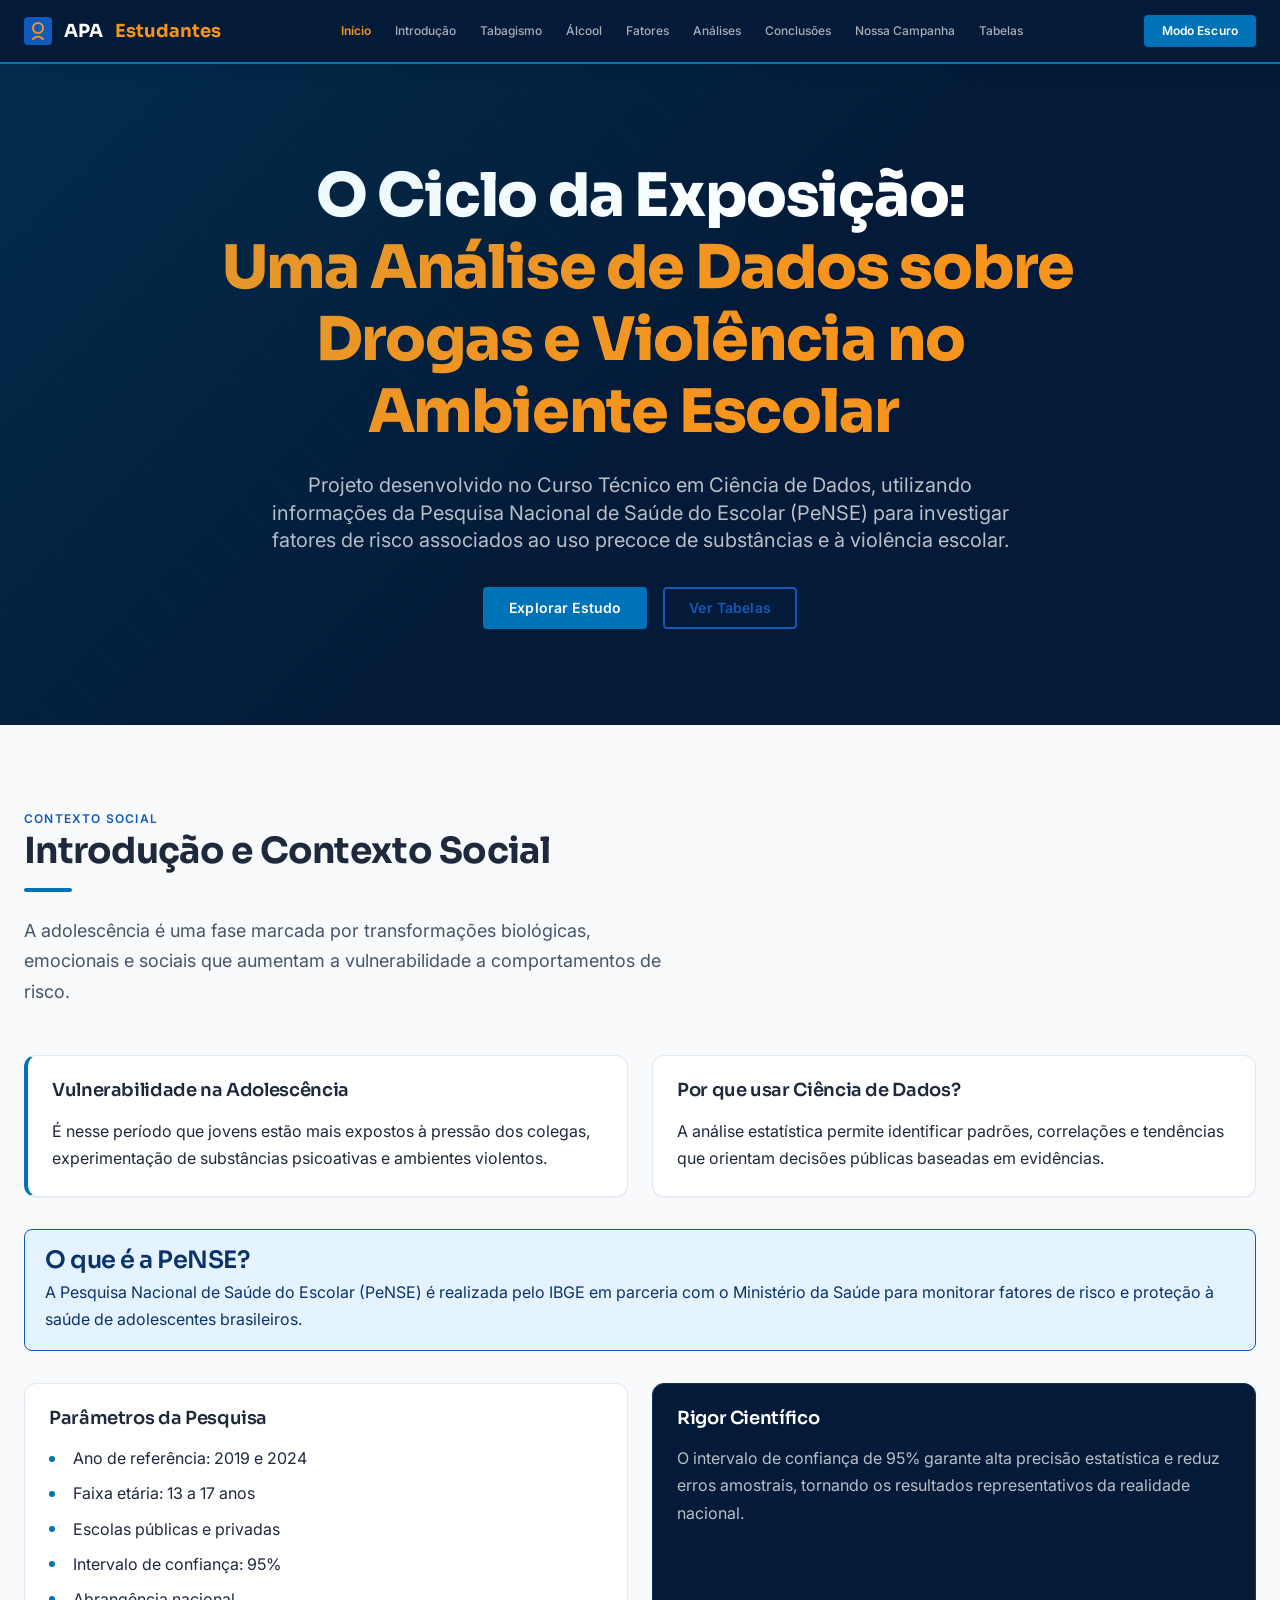
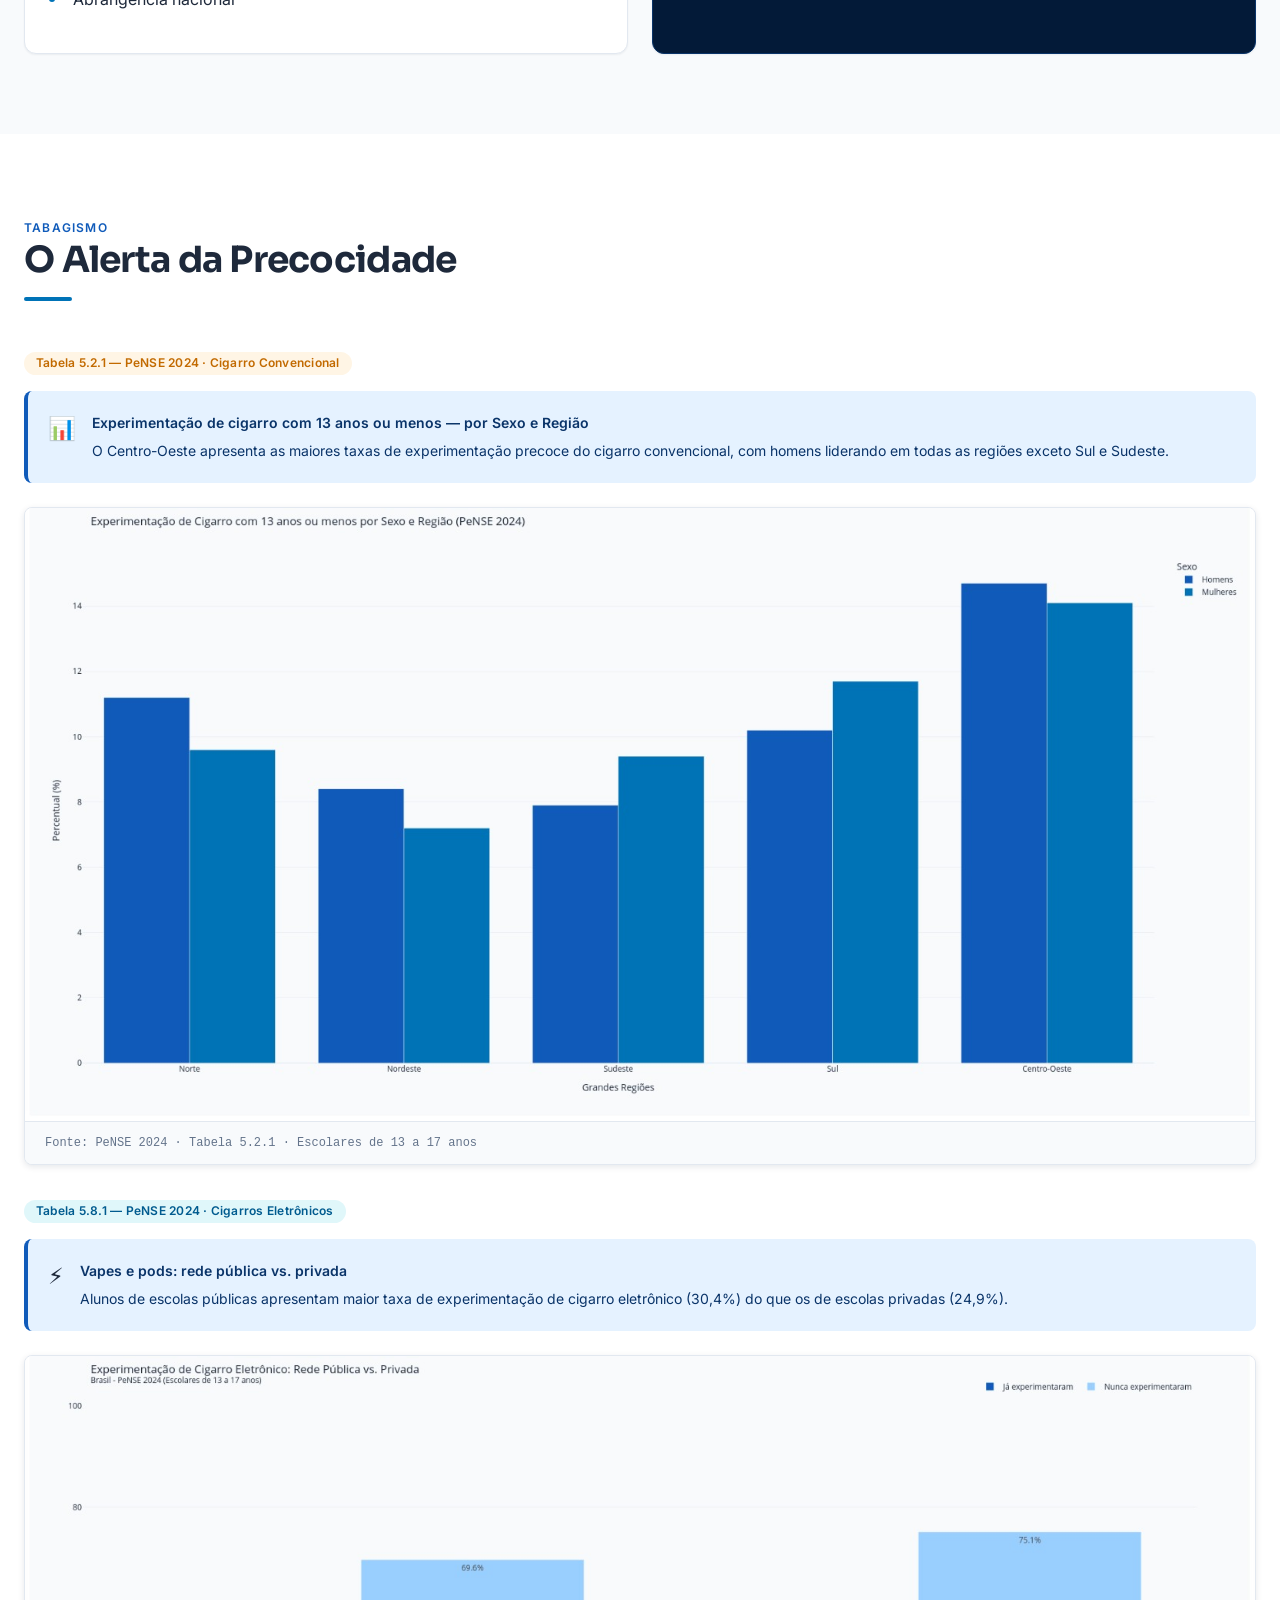
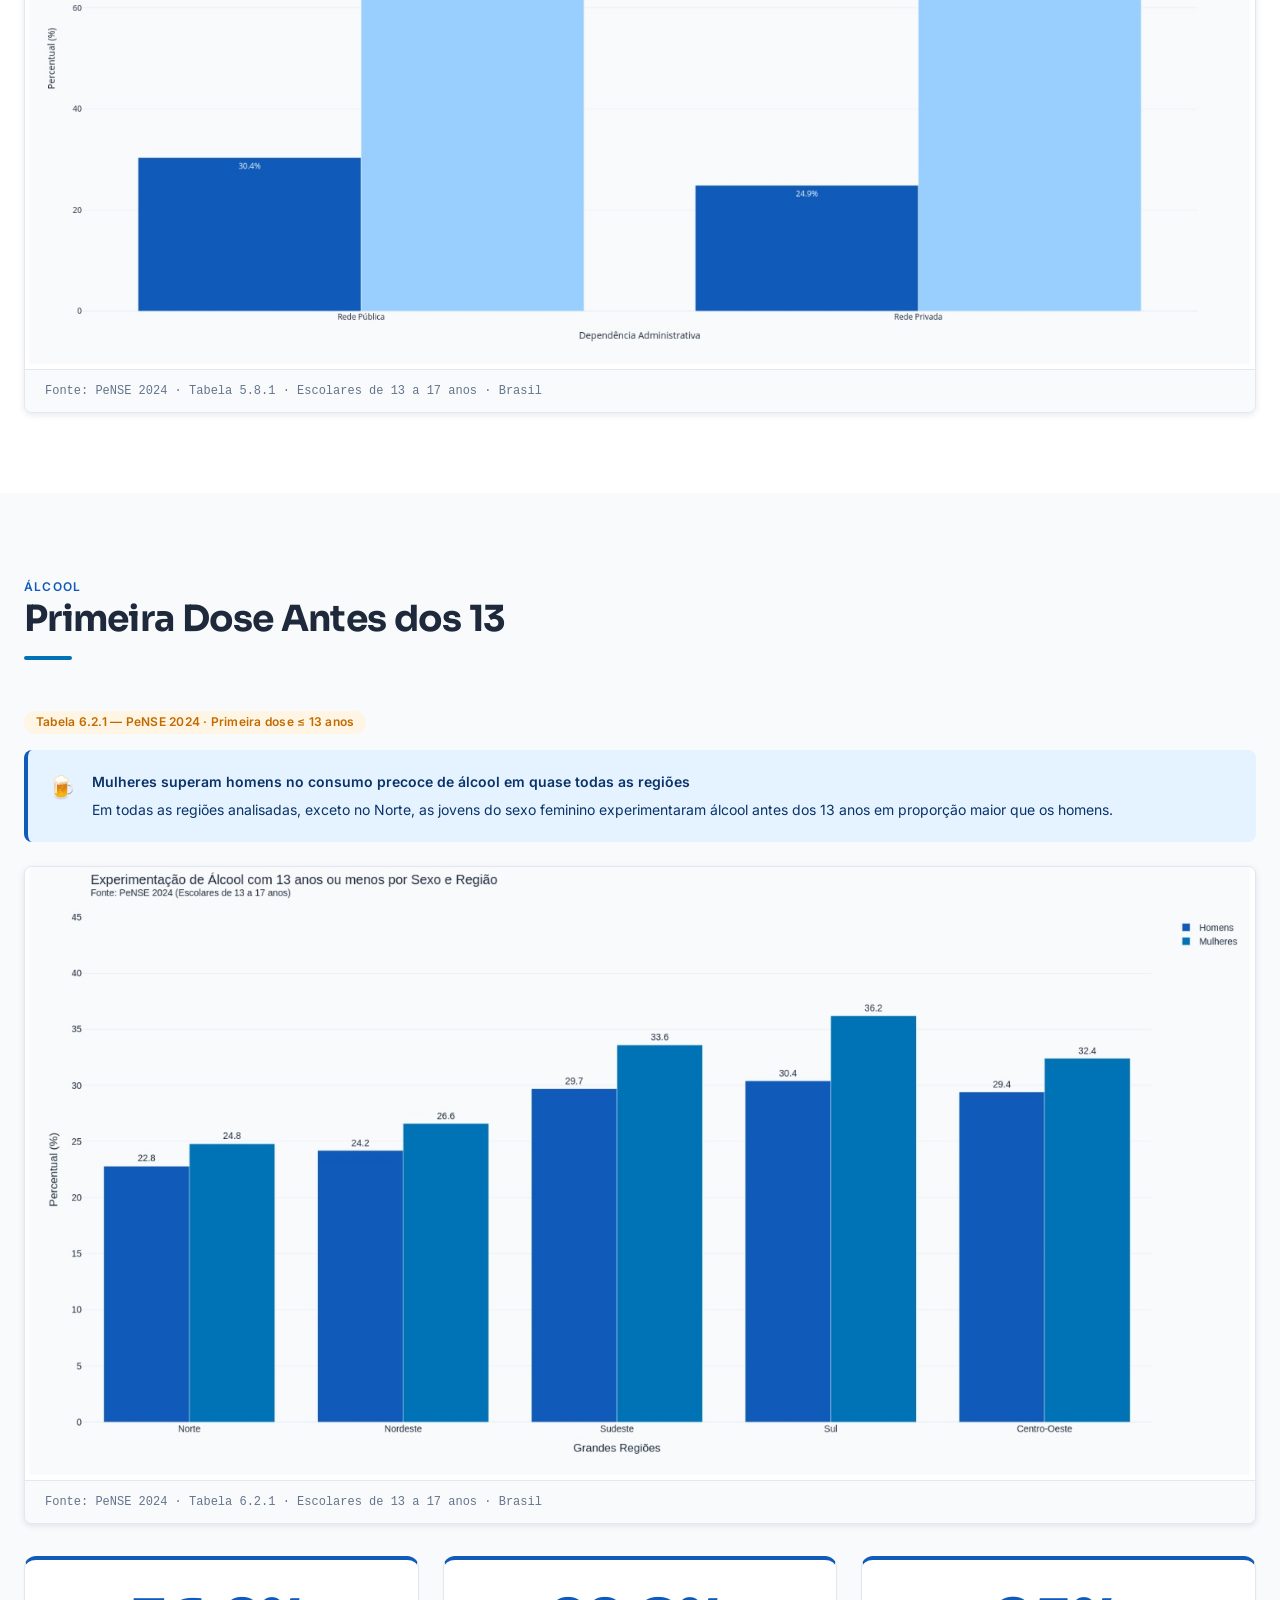
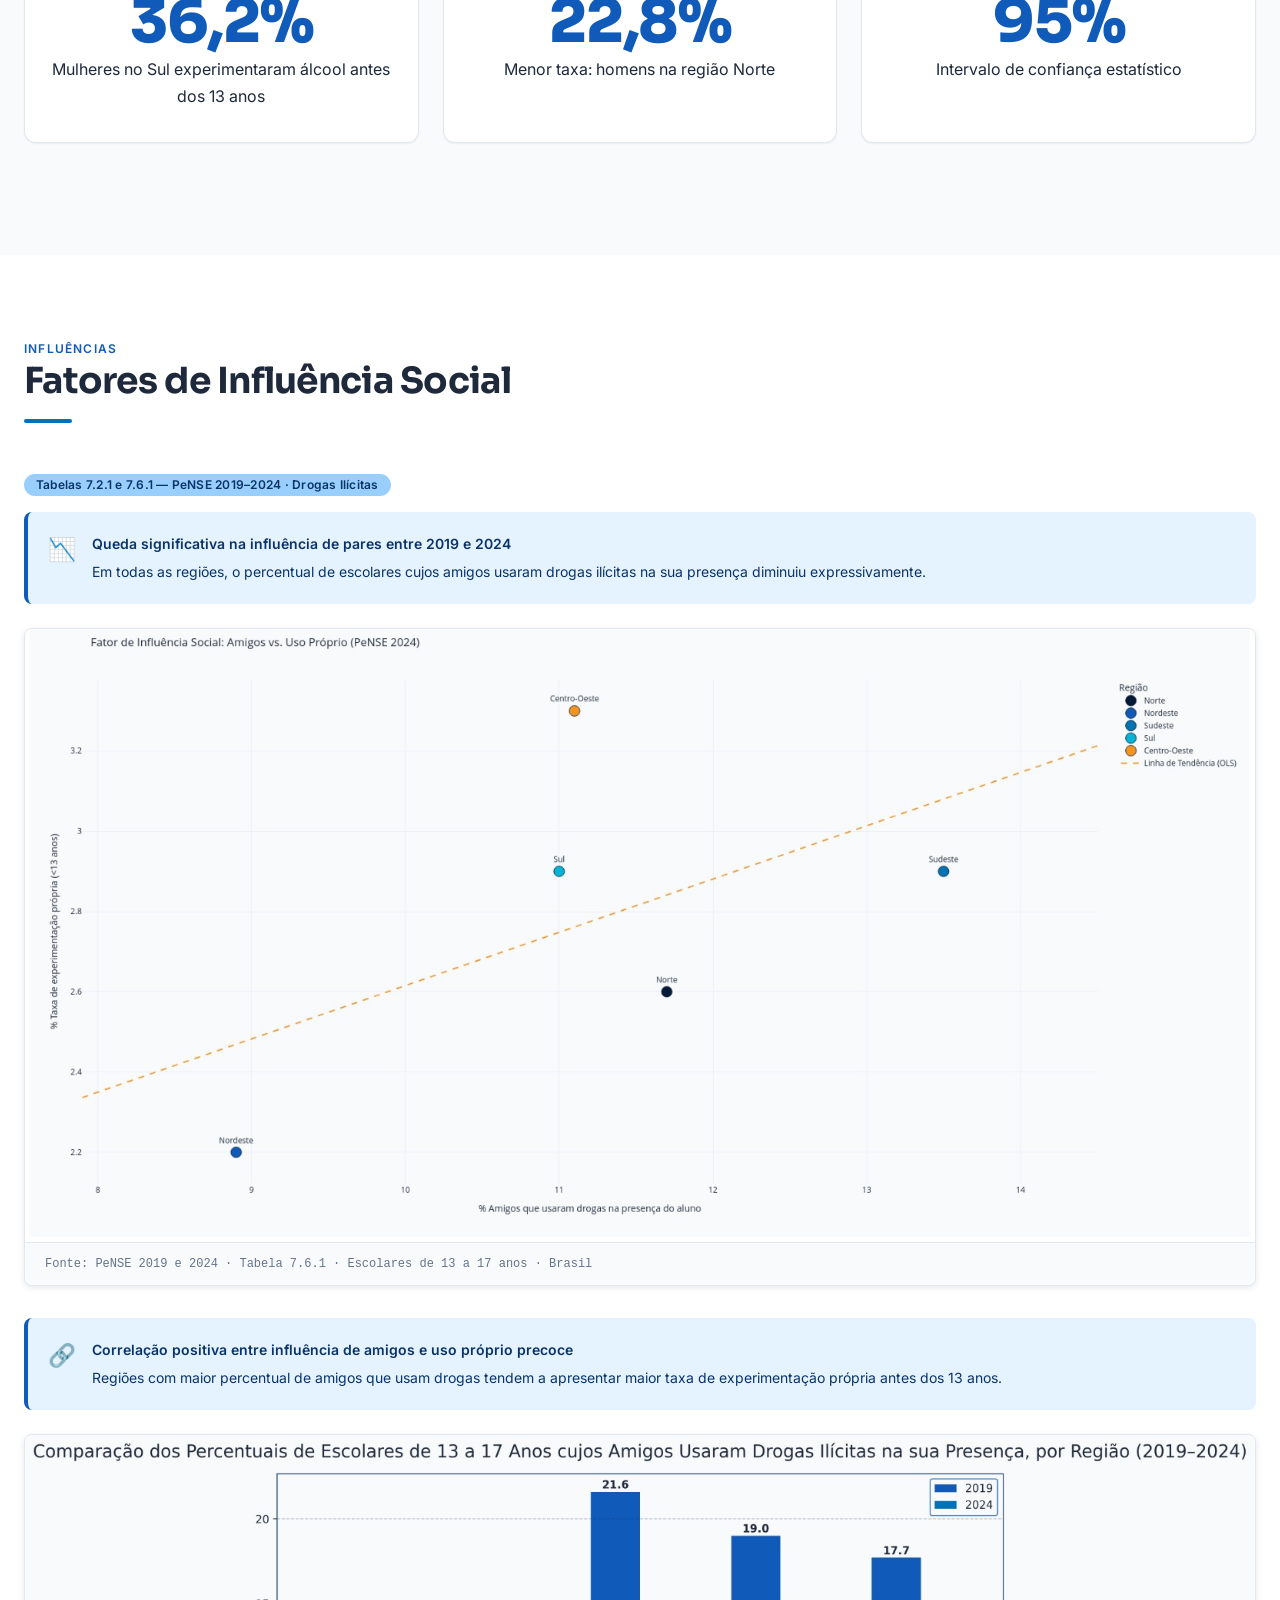
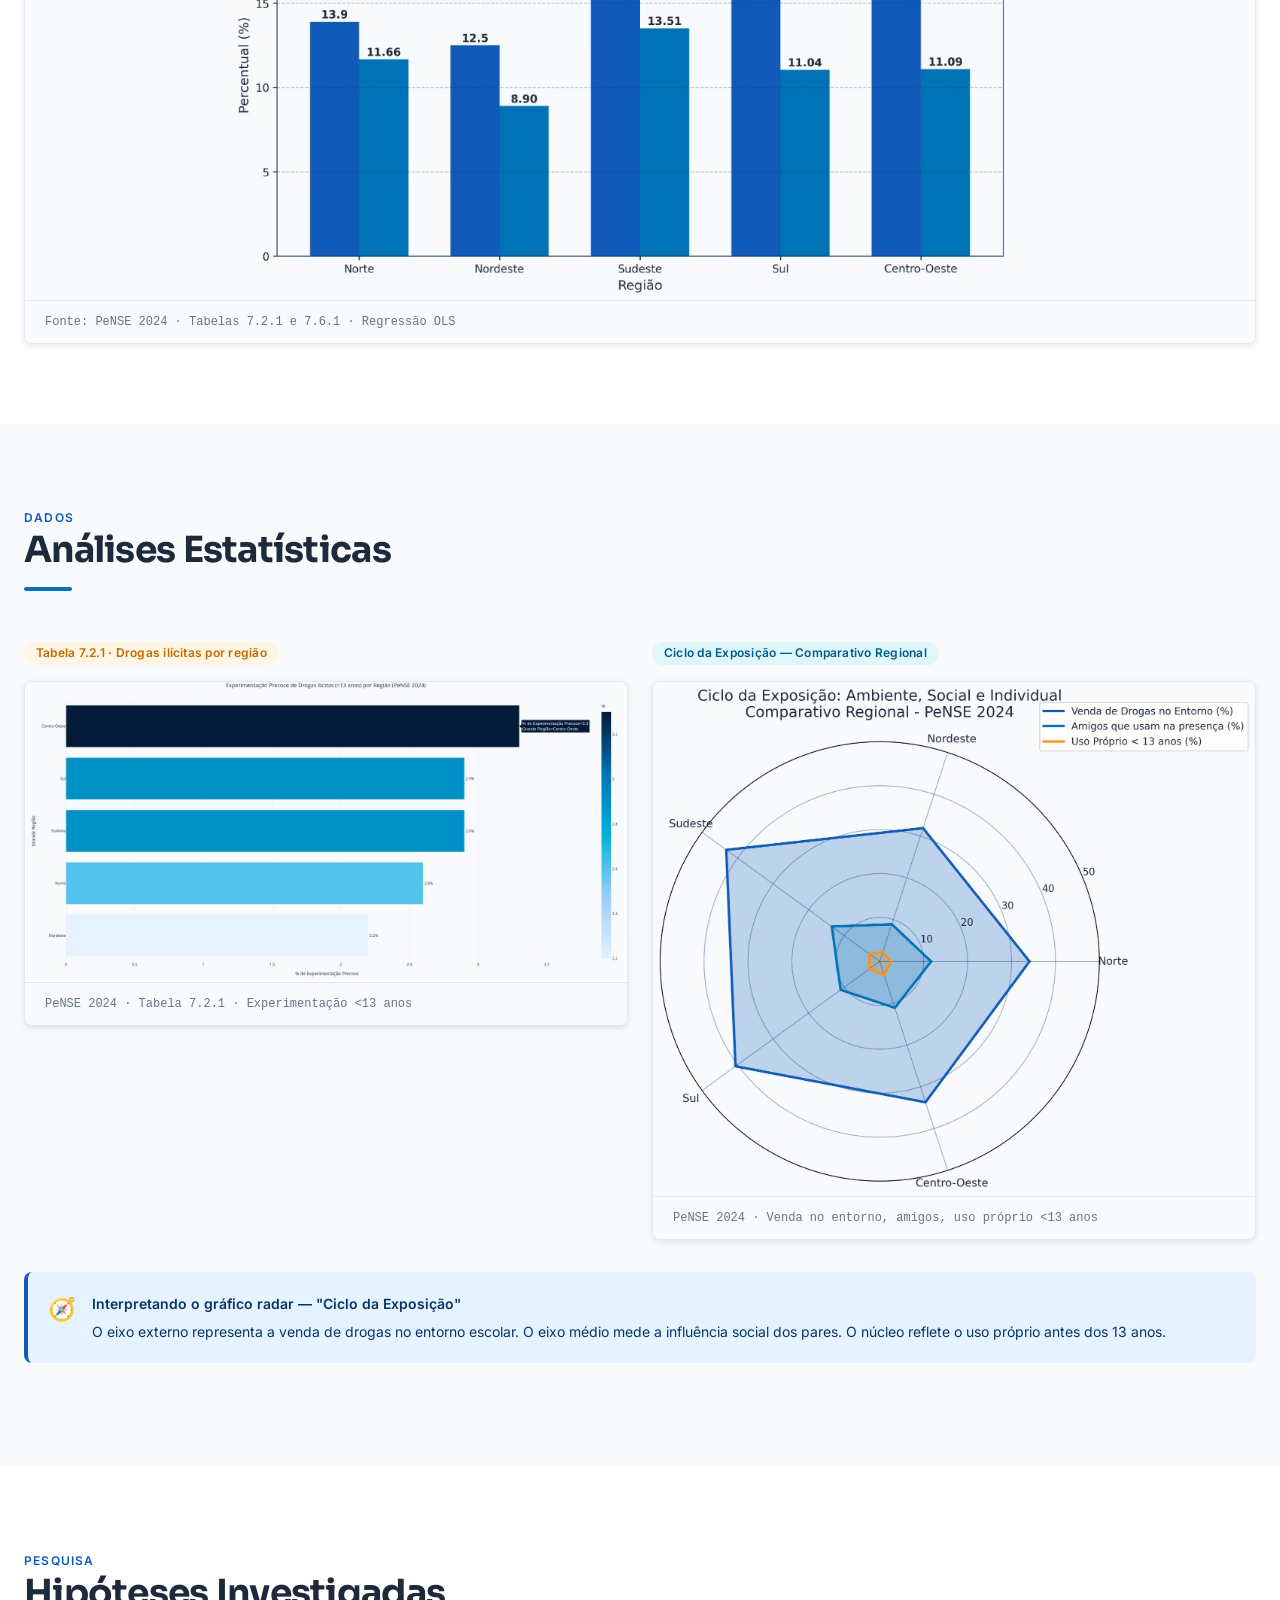
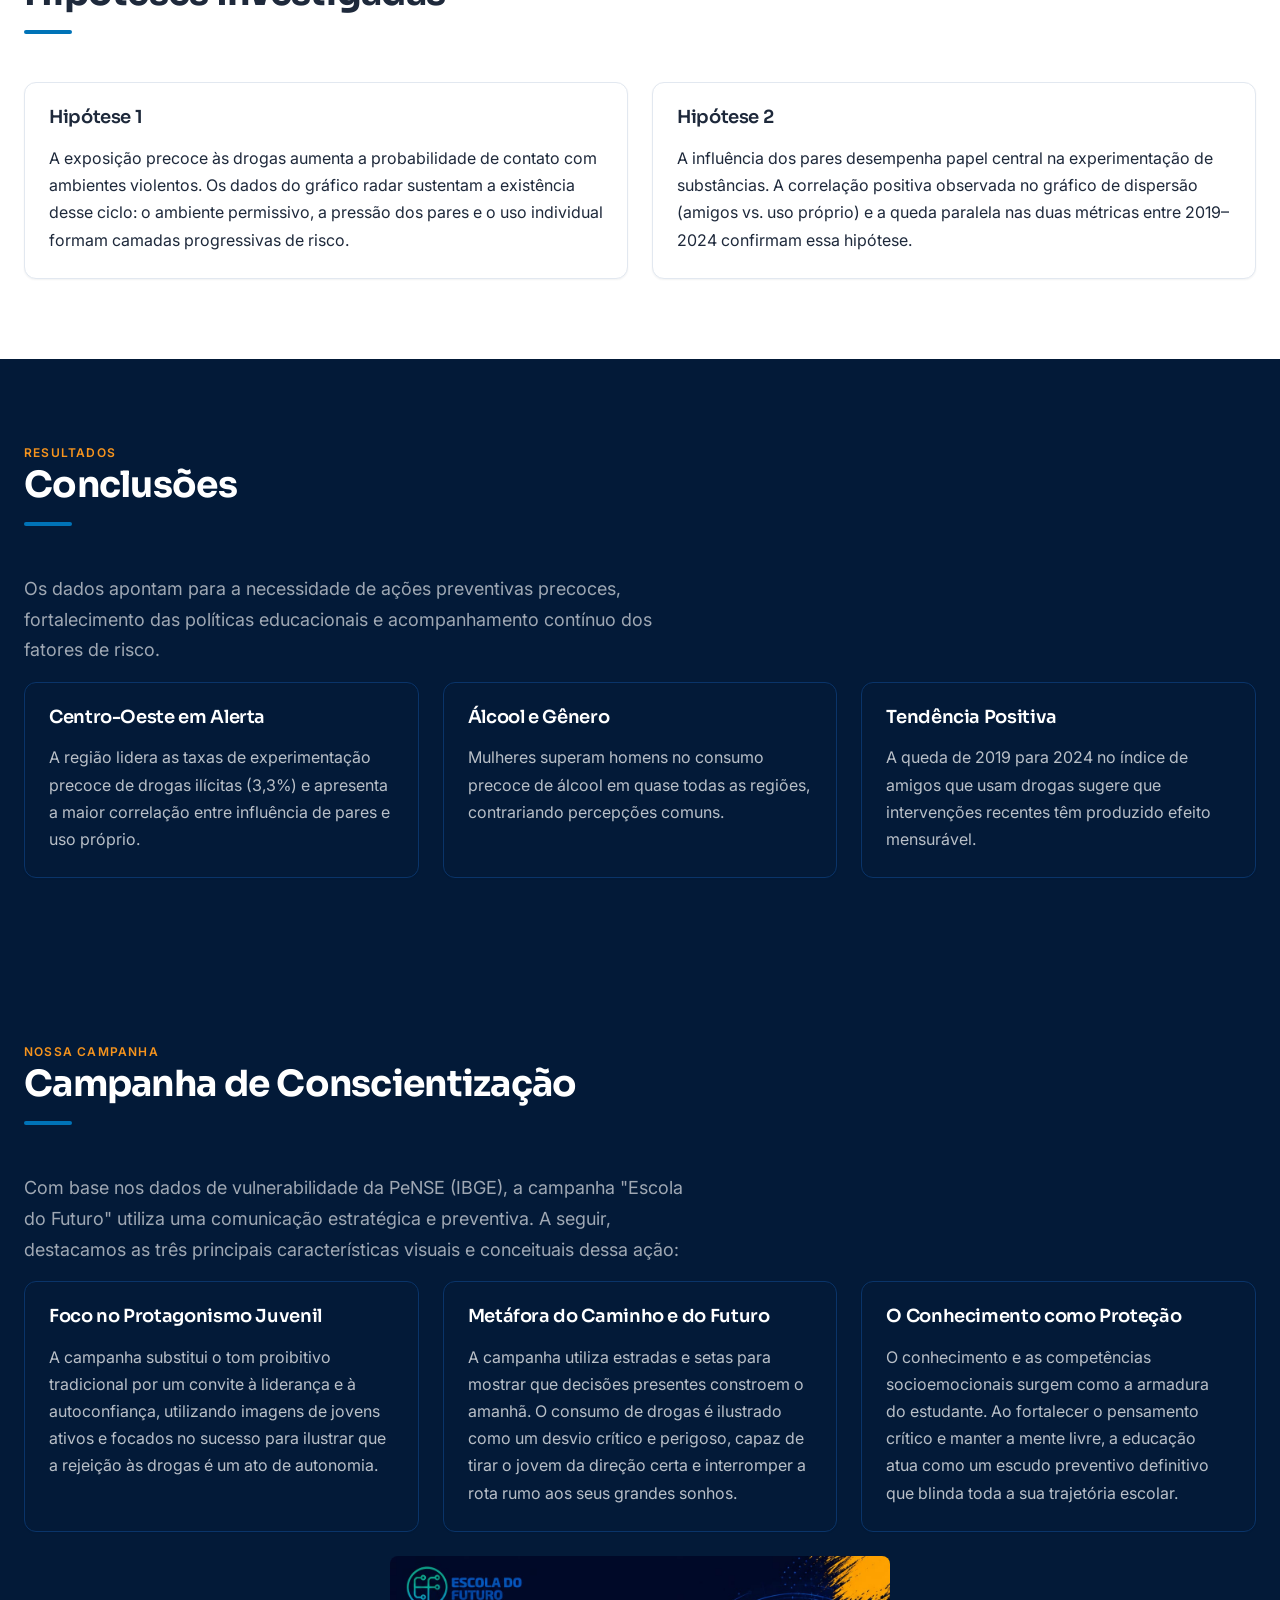
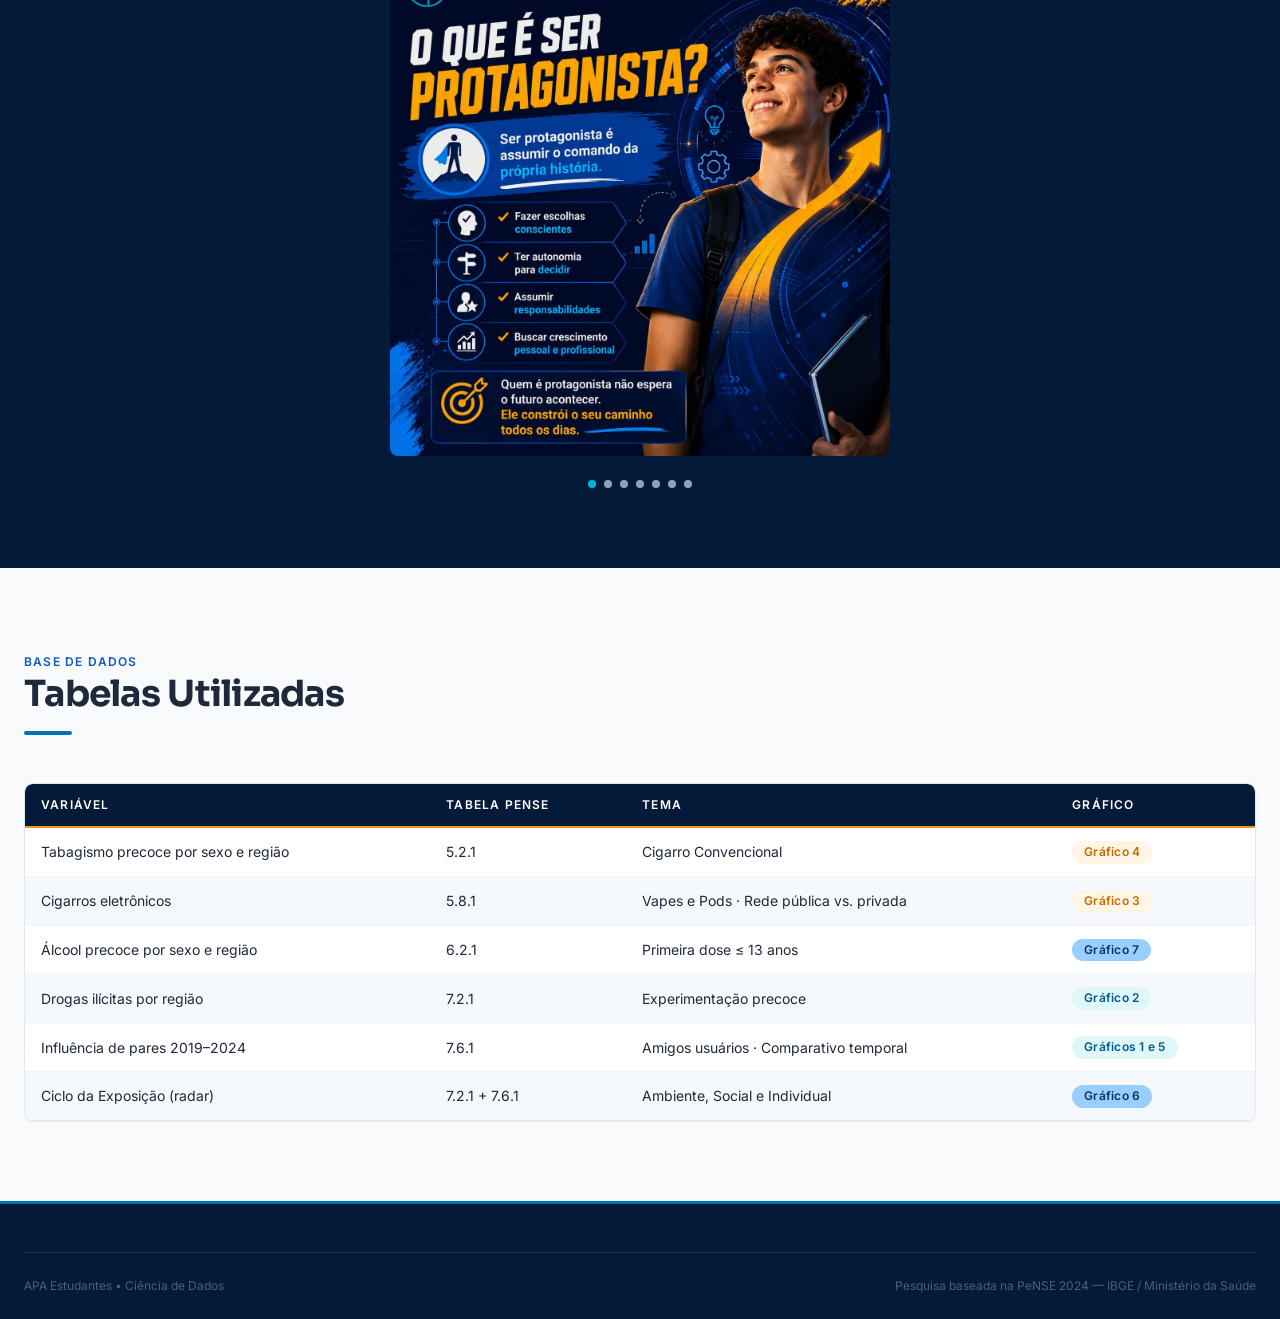
==== commit 6d54cb80: "Merge pull request #5 from danrley0595/feature-carrosel Fix text color application and finalize site" ====
--- a/index.html
+++ b/index.html
@@ -3,7 +3,7 @@
   <head>
     <meta charset="UTF-8" />
     <meta name="viewport" content="width=device-width, initial-scale=1.0" />
-    <title>APA Estudantes — Ciência de Dados</title>
+    <title>APA - Dia Internacional do Estudante</title>
     <link rel="preconnect" href="https://fonts.googleapis.com" />
     <link
       href="https://fonts.googleapis.com/css2?family=Inter:wght@300;400;500;600;700&family=IBM+Plex+Mono:wght@400;500&family=Sora:wght@600;700;800&display=swap"
@@ -45,7 +45,7 @@
           <a href="#fatores" class="nav__link">Fatores</a>
           <a href="#analises" class="nav__link">Análises</a>
           <a href="#conclusoes" class="nav__link">Conclusões</a>
-          <a href="#campanha" class="nav__link">Marketing</a>
+          <a href="#campanha" class="nav__link">Nossa Campanha</a>
           <a href="#tabelas" class="nav__link">Tabelas</a>
         </div>
       </nav>
@@ -76,7 +76,7 @@
         <a href="#fatores" class="nav__link">Fatores</a>
         <a href="#analises" class="nav__link">Análises</a>
         <a href="#conclusoes" class="nav__link">Conclusões</a>
-        <a href="#campanha" class="nav__link">Marketing</a>
+        <a href="#campanha" class="nav__link">Nossa Campanha</a>
         <a href="#tabelas" class="nav__link">Tabelas</a>
       </nav>
       <button id="btn-dark-mobile" class="btn btn--accent btn--sm">
@@ -87,7 +87,7 @@
     <!-- HERO -->
     <section id="inicio" class="hero">
       <div class="container container--md text-center">
-        <span class="hero__eyebrow">APA • Ciência de Dados</span>
+        <!-- <span class="hero__eyebrow">APA • Ciência de Dados</span> -->
         <h1 class="hero__title">
           O Ciclo da Exposição:<br />
           <mark
@@ -288,15 +288,15 @@
 
           <div class="stat-row">
             <div class="card card--stat">
-              <span class="stat">36,2%</span>
+              <span class="stat" data-target="36.2">36,2%</span>
               <p>Mulheres no Sul experimentaram álcool antes dos 13 anos</p>
             </div>
             <div class="card card--stat">
-              <span class="stat">22,8%</span>
+              <span class="stat" data-target="22.8">22,8%</span>
               <p>Menor taxa: homens na região Norte</p>
             </div>
             <div class="card card--stat">
-              <span class="stat">95%</span>
+              <span class="stat" data-target="95">95%</span>
               <p>Intervalo de confiança estatístico</p>
             </div>
           </div>
@@ -505,9 +505,54 @@
       <section id="campanha" class="section section--dark oculto">
         <div class="container">
           <div class="section__header">
-            <span class="section__eyebrow">Marketing</span>
+            <span class="section__eyebrow">Nossa Campanha</span>
             <h2>Campanha de Conscientização</h2>
             <div class="section-divider"></div>
+          </div>
+          <p class="section__lead">
+            Com base nos dados de vulnerabilidade da PeNSE (IBGE), a campanha
+            "Escola do Futuro" utiliza uma comunicação estratégica e preventiva.
+            A seguir, destacamos as três principais características visuais e
+            conceituais dessa ação:
+          </p>
+          <div class="grid grid--3 mt-6">
+            <div class="card card--dark">
+              <div class="card__body">
+                <h4 class="card__title mb-4">Foco no Protagonismo Juvenil</h4>
+                <p>
+                  A campanha substitui o tom proibitivo tradicional por um
+                  convite à liderança e à autoconfiança, utilizando imagens de
+                  jovens ativos e focados no sucesso para ilustrar que a
+                  rejeição às drogas é um ato de autonomia.
+                </p>
+              </div>
+            </div>
+            <div class="card card--dark">
+              <div class="card__body">
+                <h4 class="card__title mb-4">
+                  Metáfora do Caminho e do Futuro
+                </h4>
+                <p>
+                  A campanha utiliza estradas e setas para mostrar que decisões
+                  presentes constroem o amanhã. O consumo de drogas é ilustrado
+                  como um desvio crítico e perigoso, capaz de tirar o jovem da
+                  direção certa e interromper a rota rumo aos seus grandes
+                  sonhos.
+                </p>
+              </div>
+            </div>
+            <div class="card card--dark">
+              <div class="card__body">
+                <h4 class="card__title mb-4">O Conhecimento como Proteção</h4>
+                <p>
+                  O conhecimento e as competências socioemocionais surgem como a
+                  armadura do estudante. Ao fortalecer o pensamento crítico e
+                  manter a mente livre, a educação atua como um escudo
+                  preventivo definitivo que blinda toda a sua trajetória
+                  escolar.
+                </p>
+              </div>
+            </div>
           </div>
           <div class="carrossel">
             <img
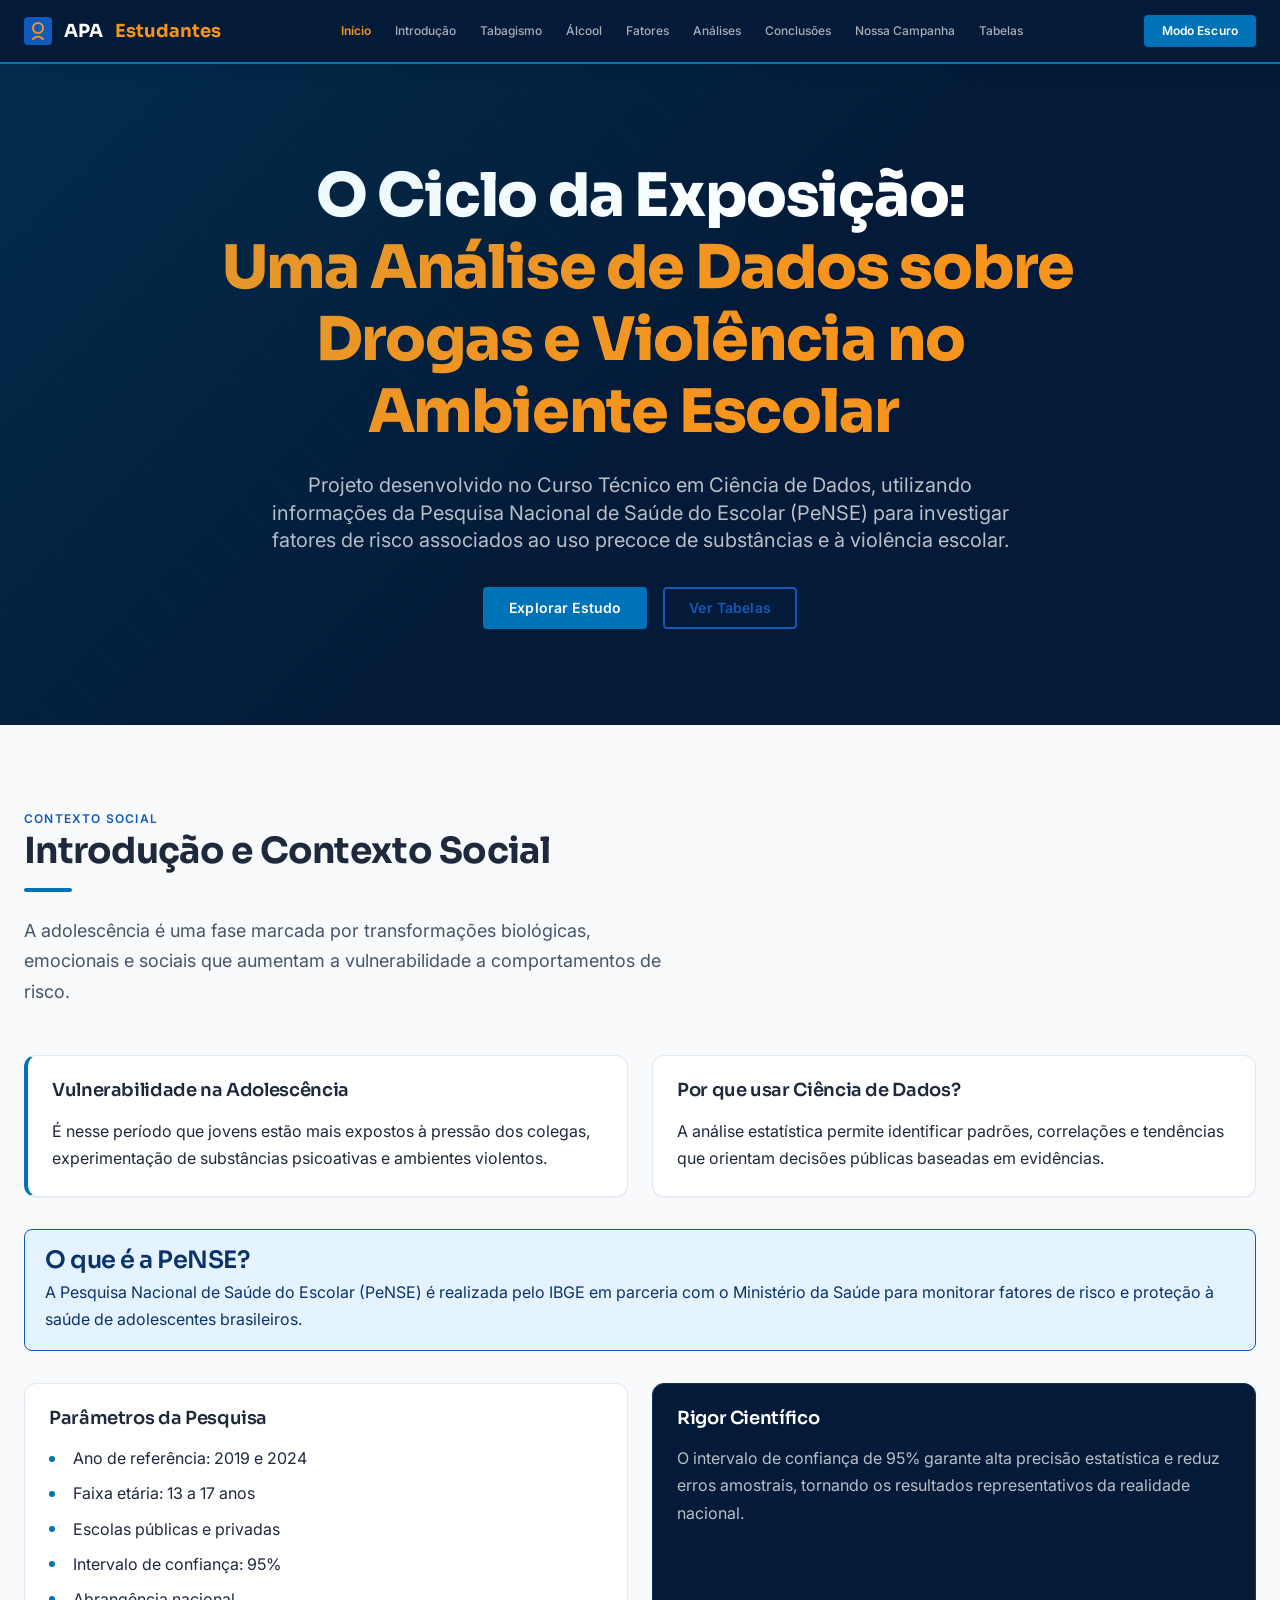
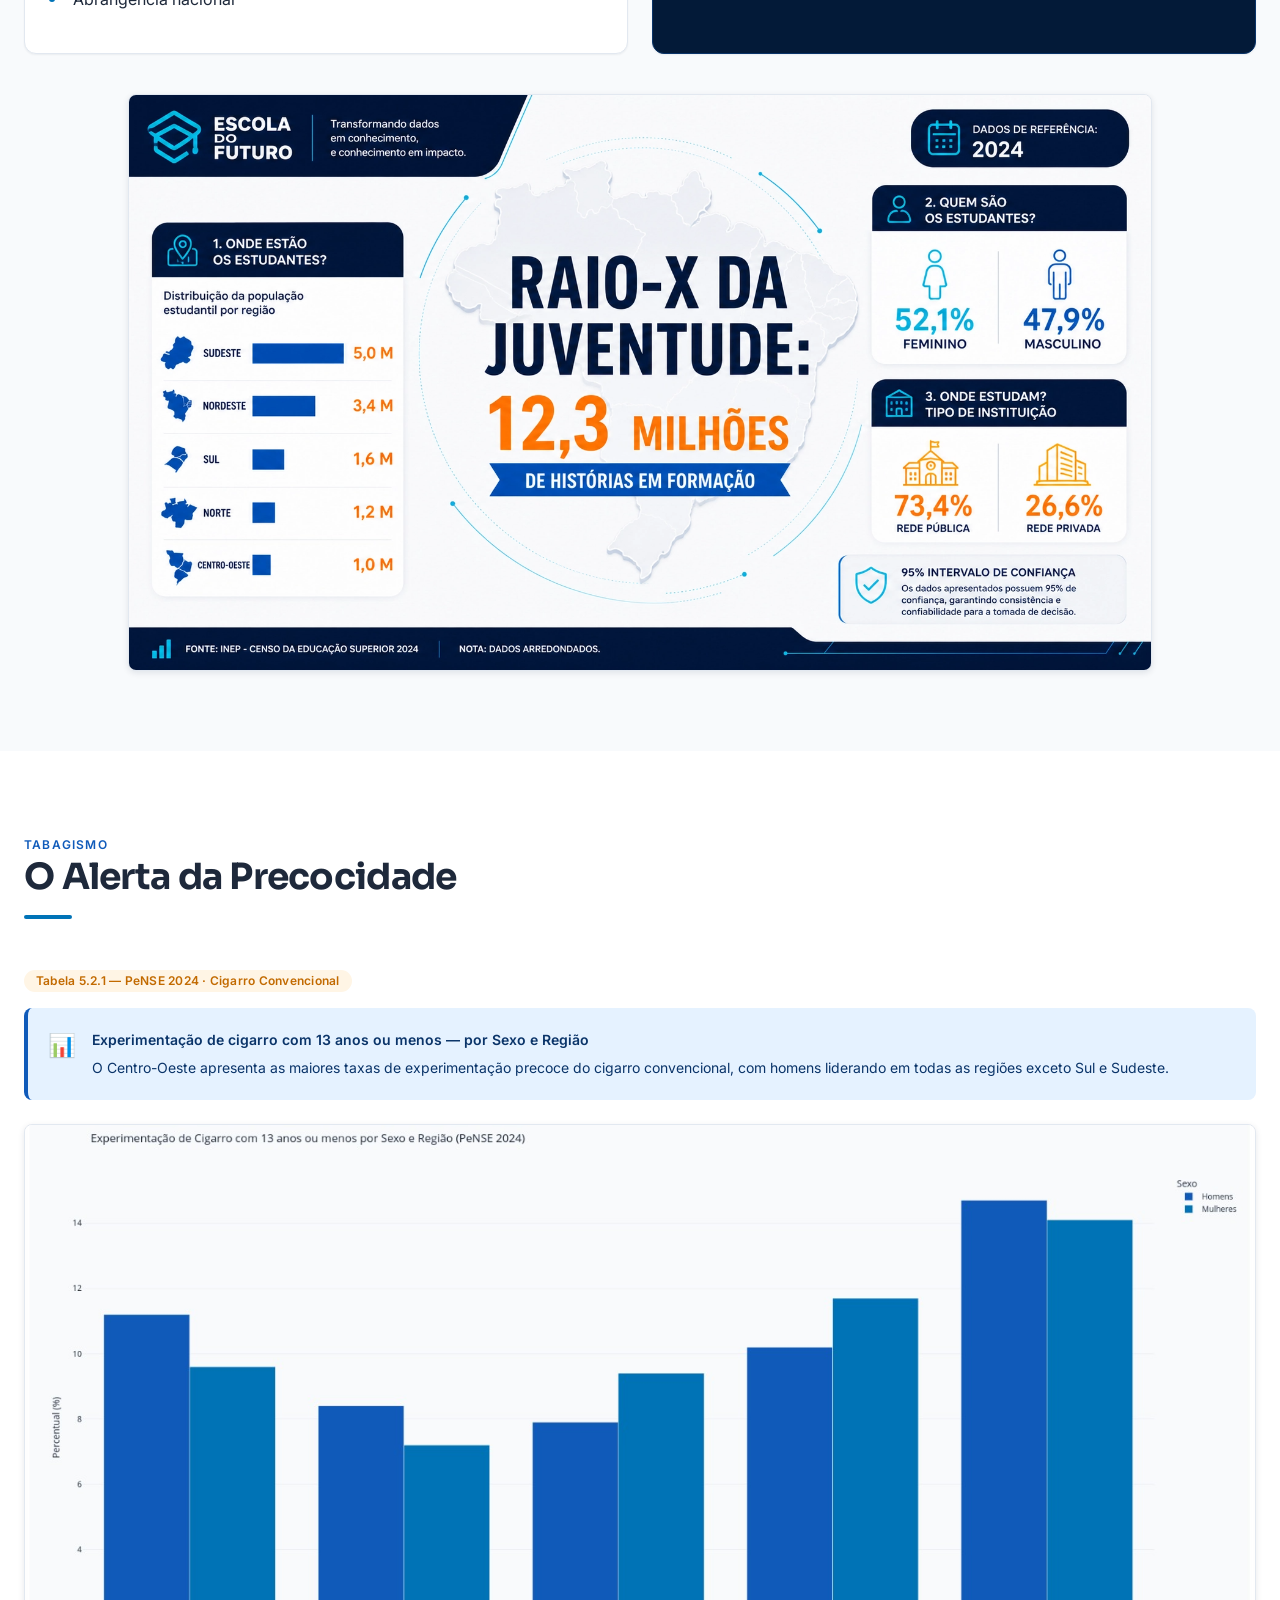
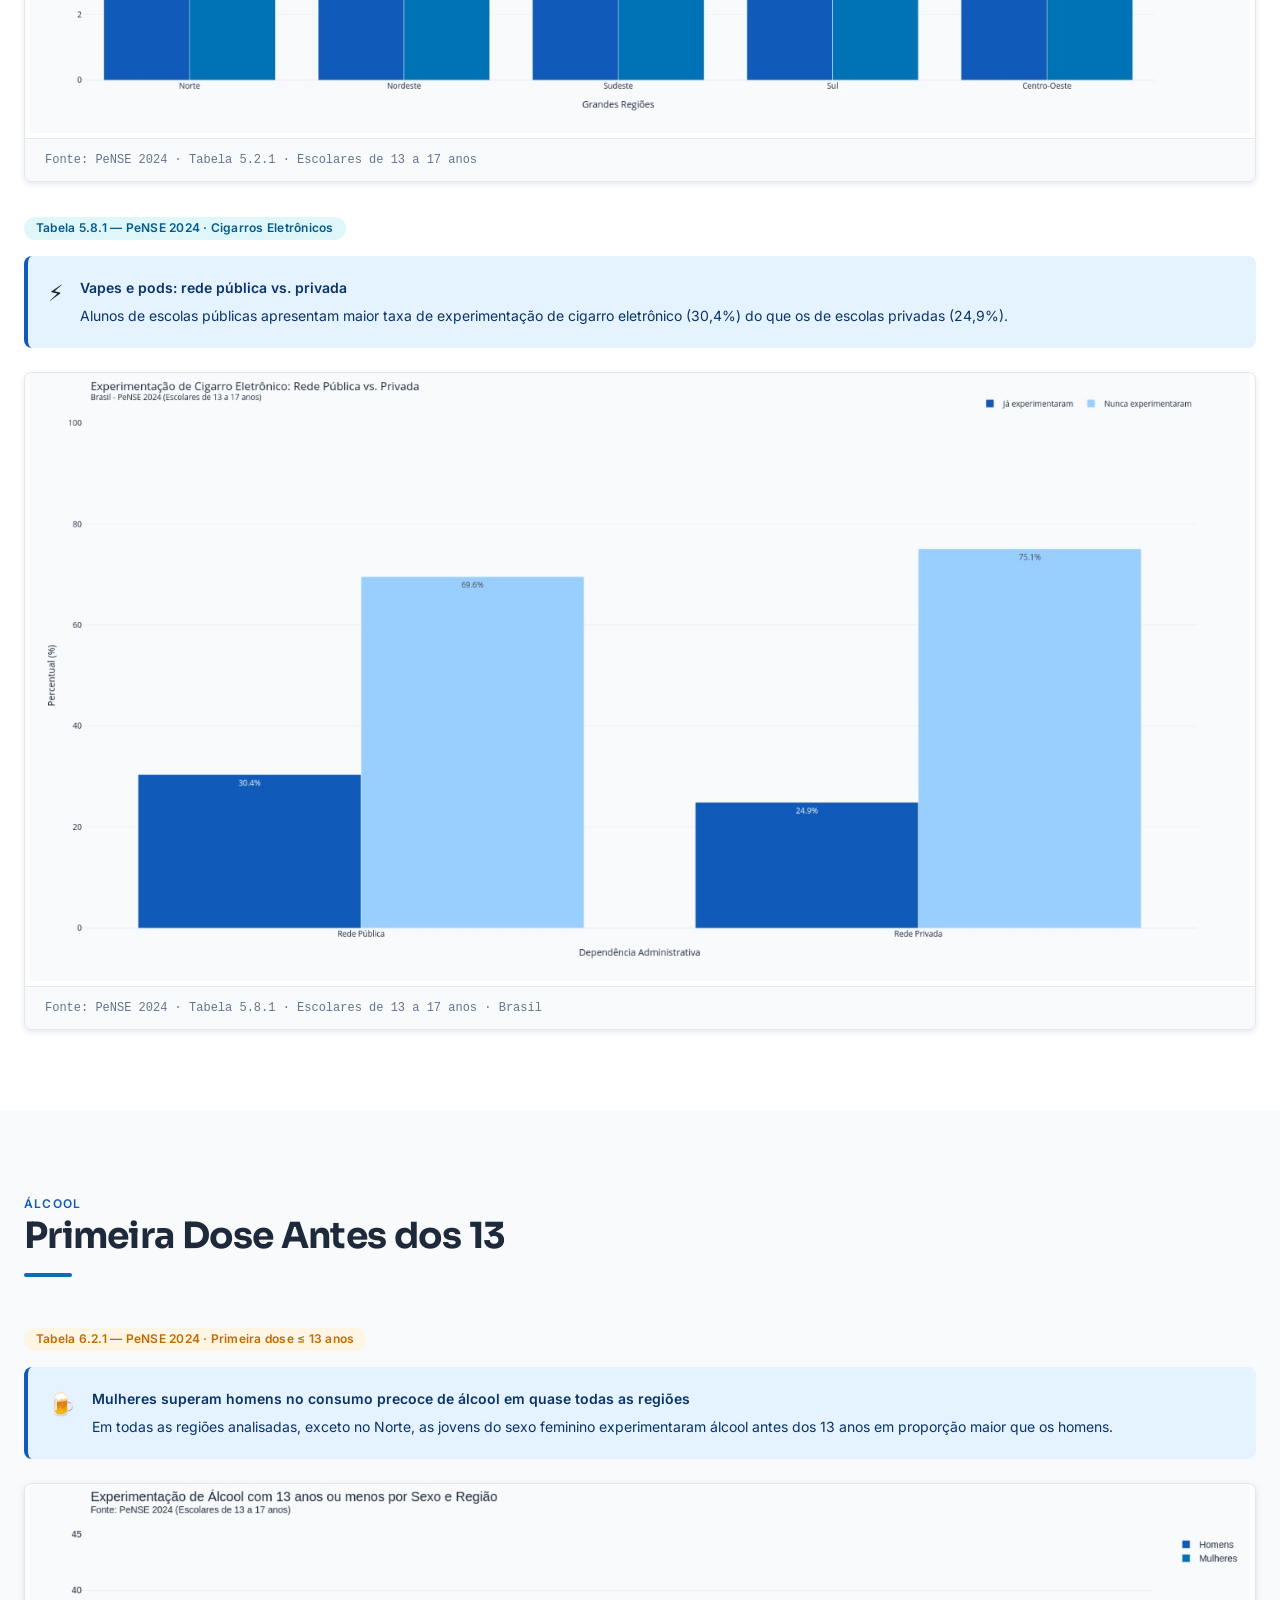
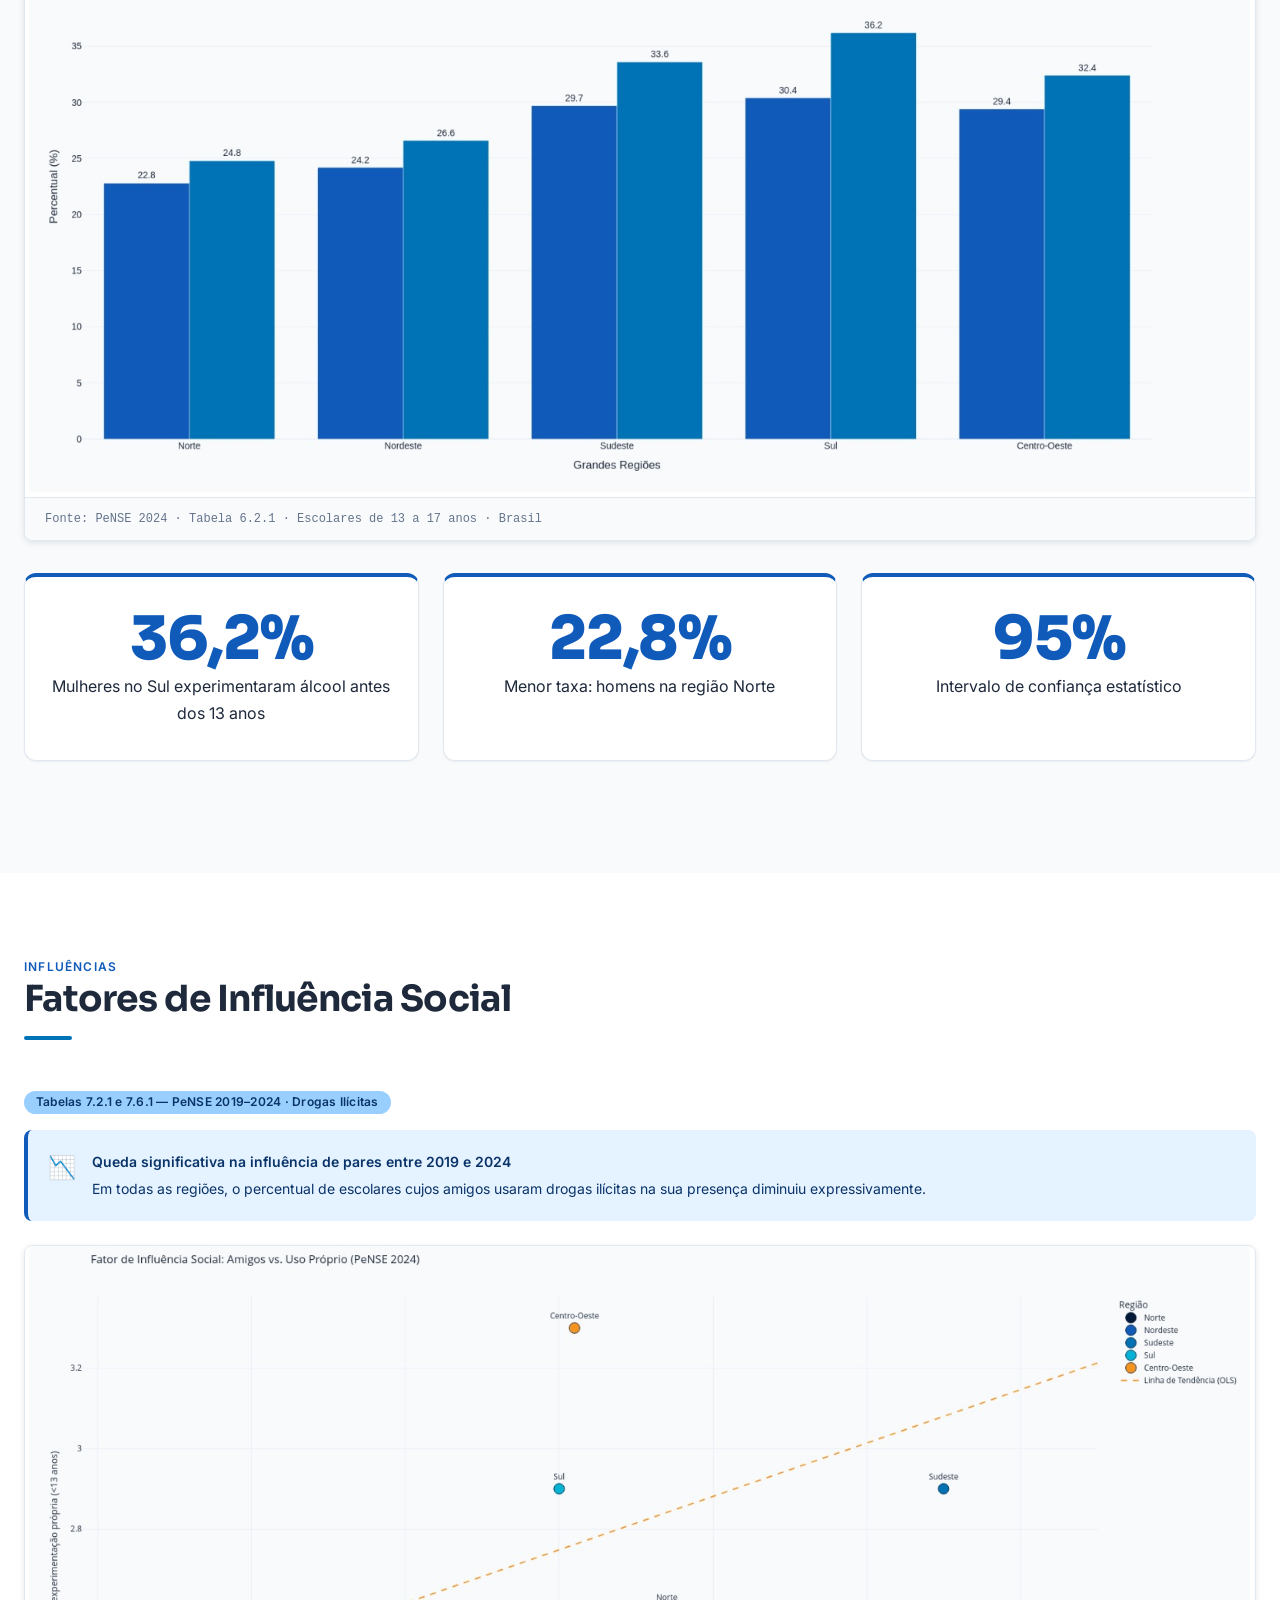
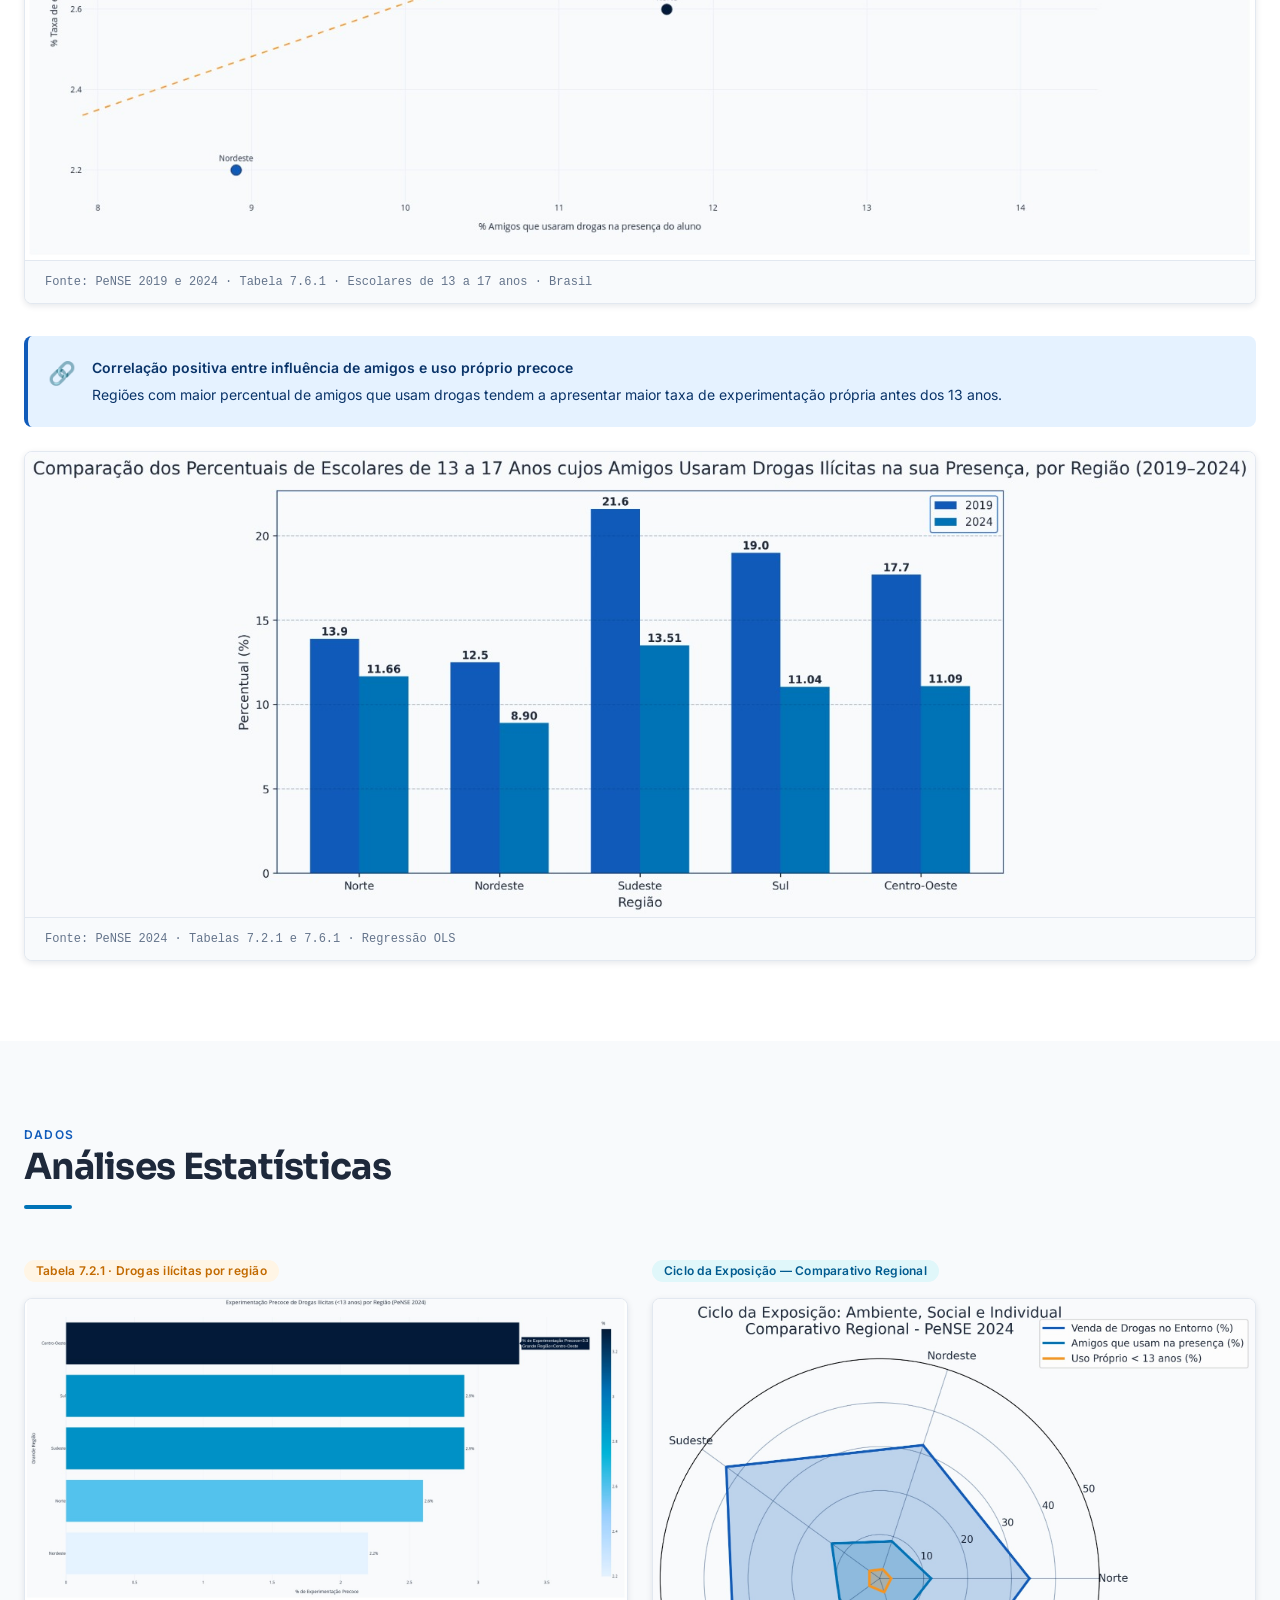
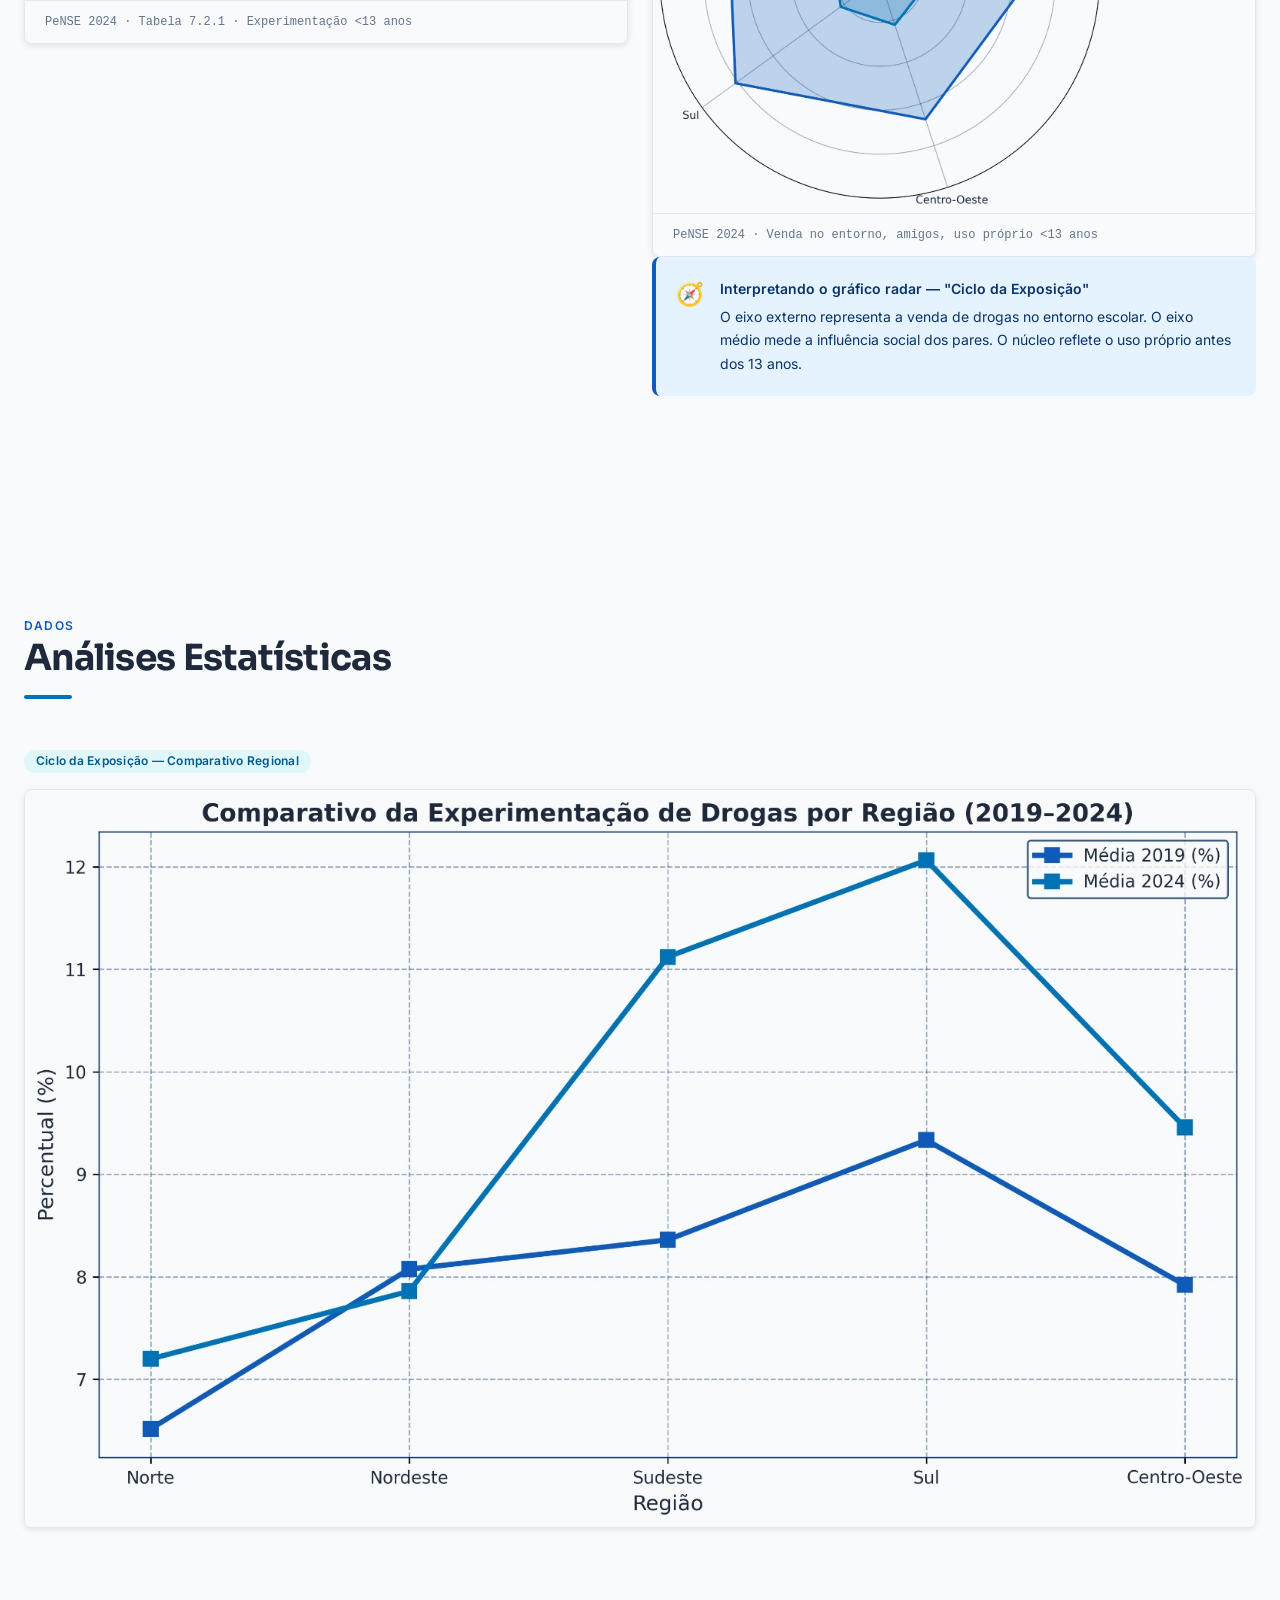
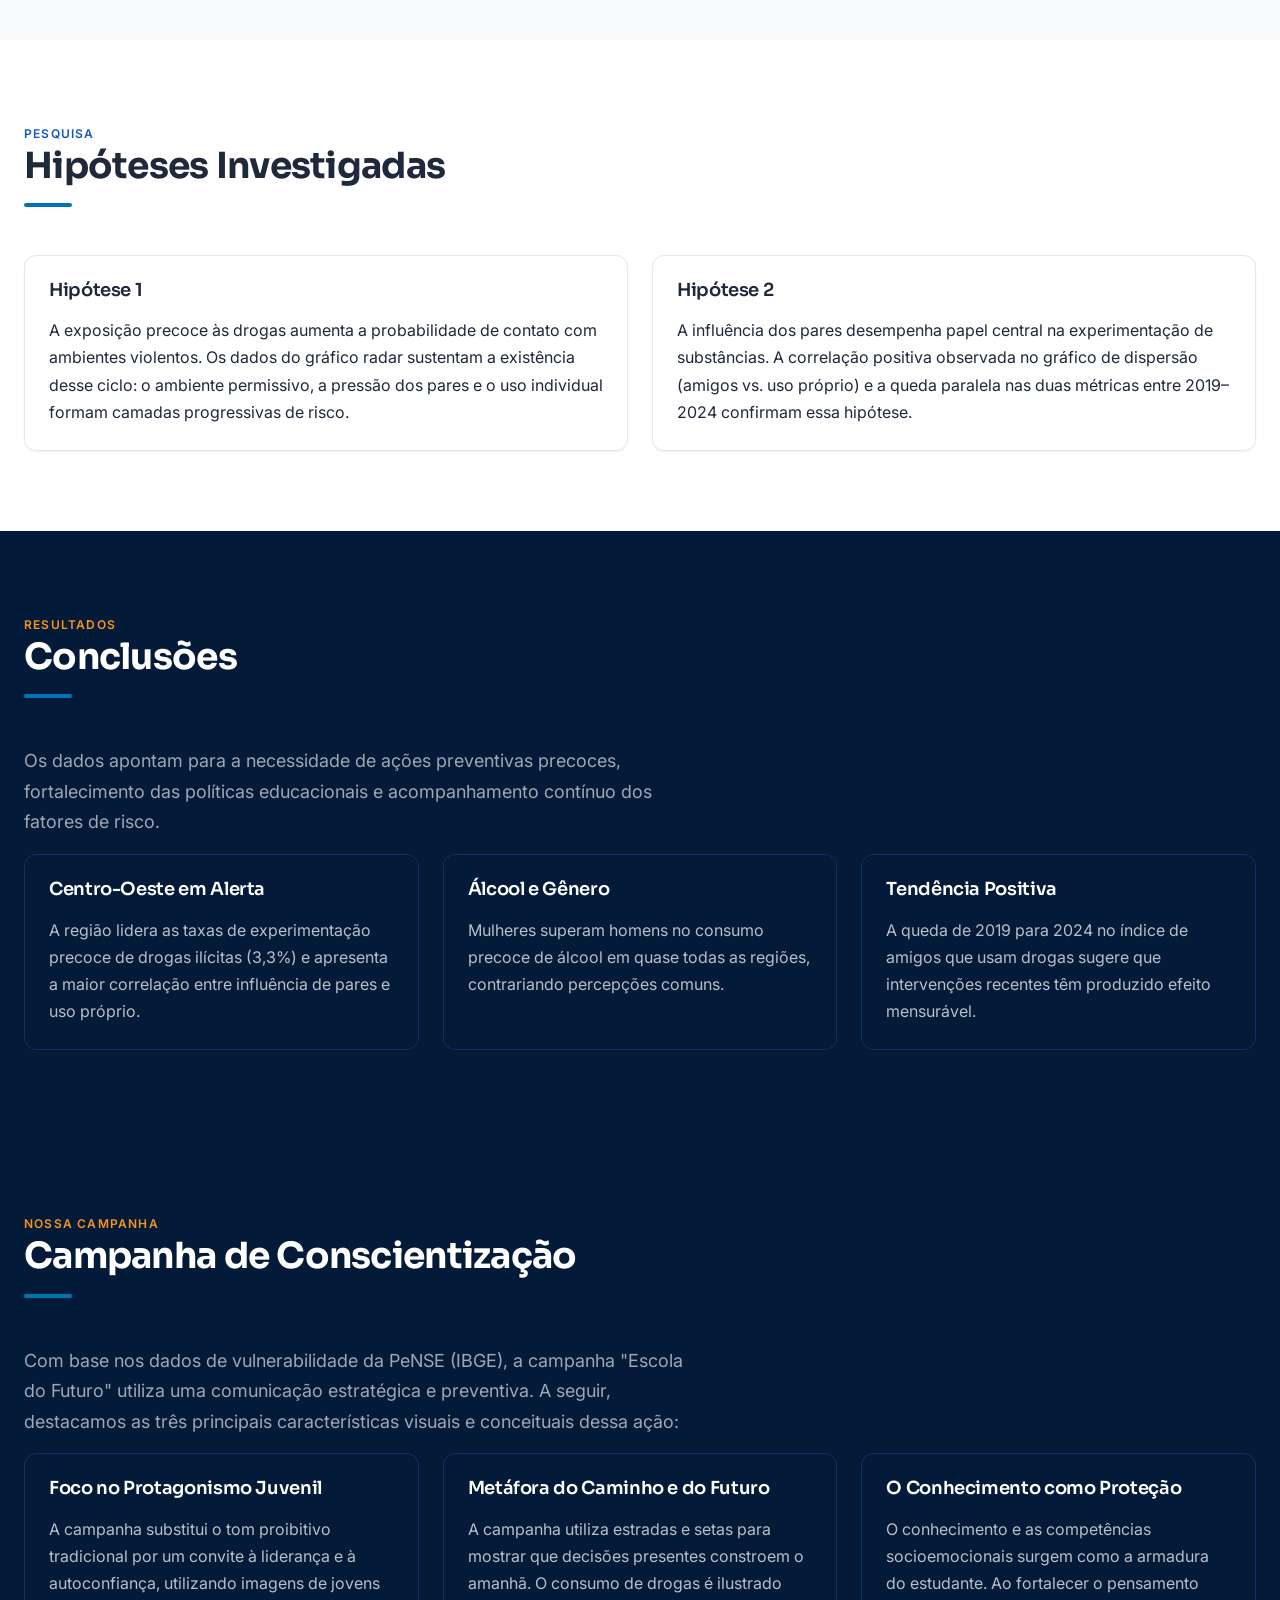
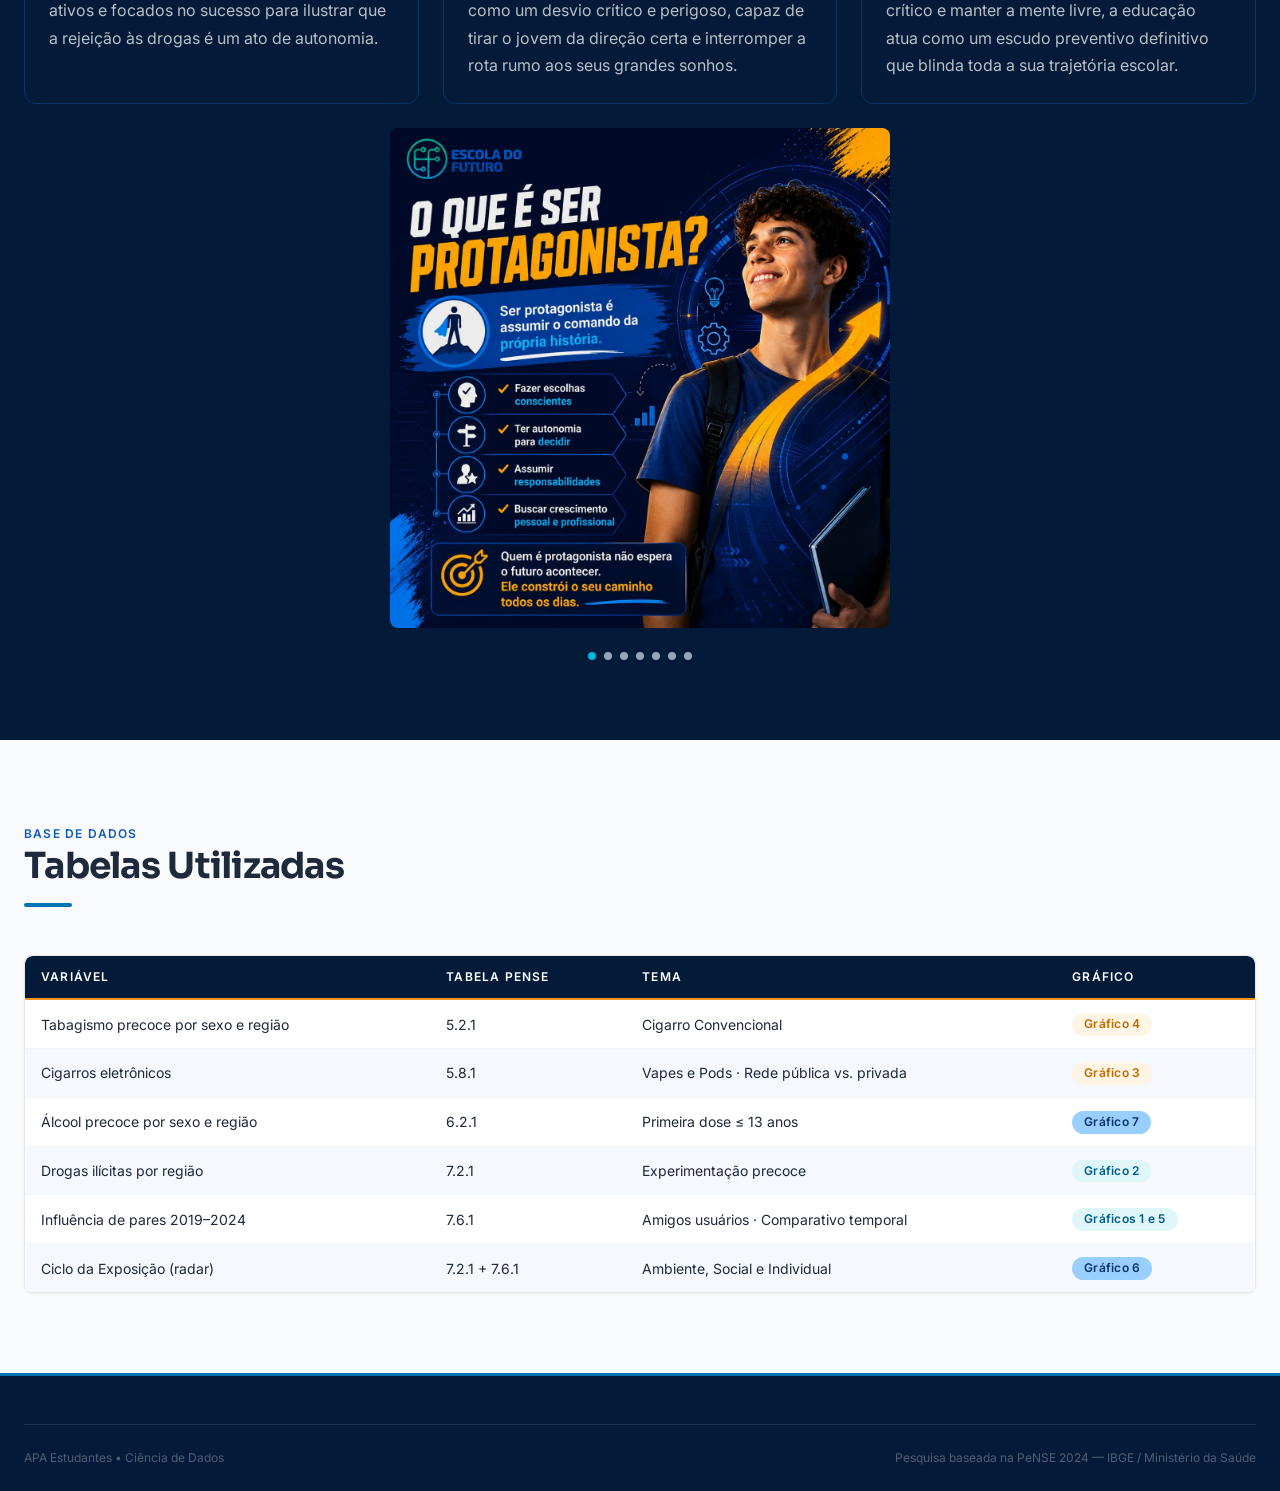
==== commit 1d319f67: "feat: adicionar gráficos e infográficos ao index.html" ====
--- a/index.html
+++ b/index.html
@@ -182,7 +182,15 @@
                 </p>
               </div>
             </div>
-          </div>
+
+          </div>
+                          </div>
+                              <div style="width: 80%; margin-top: 40px; margin-left:auto; margin-right: auto;" class="chart-wrap">
+                <img
+                  src="assets/graficos/infografico_final.png"
+                  alt="Gráfico radar: Ciclo da Exposição por Região"
+                />
+
         </div>
       </section>
 
@@ -399,9 +407,10 @@
                 <div class="chart-caption">
                   PeNSE 2024 · Venda no entorno, amigos, uso próprio &lt;13 anos
                 </div>
-              </div>
-            </div>
-          </div>
+                <div>
+              </div>
+            </div>
+        
 
           <div class="insight">
             <span class="insight__icon">🧭</span>
@@ -416,6 +425,36 @@
           </div>
         </div>
       </section>
+
+
+      <section id="" class="section oculto">
+        <div class="container">
+          <div class="section__header">
+            <span class="section__eyebrow">Dados</span>
+            <h2 class="section__title">Análises Estatísticas</h2>
+            <div class="section-divider"></div>
+          </div>
+
+          <div class="chart-grid chart-grid--1 mb-8">
+            
+            <div>
+              <span class="badge badge--cyan mb-4"
+                >Ciclo da Exposição — Comparativo Regional</span
+              >
+              <div class="chart-wrap">
+                <img
+                  src="assets/graficos/grafico8.jpeg"
+                  alt="Gráfico radar: Ciclo da Exposição por Região"
+                />
+                
+              </div>
+            </div>
+          </div>
+
+
+        </div>
+      </section>
+
 
       <!-- HIPÓTESES -->
       <section class="section section--alt oculto">
